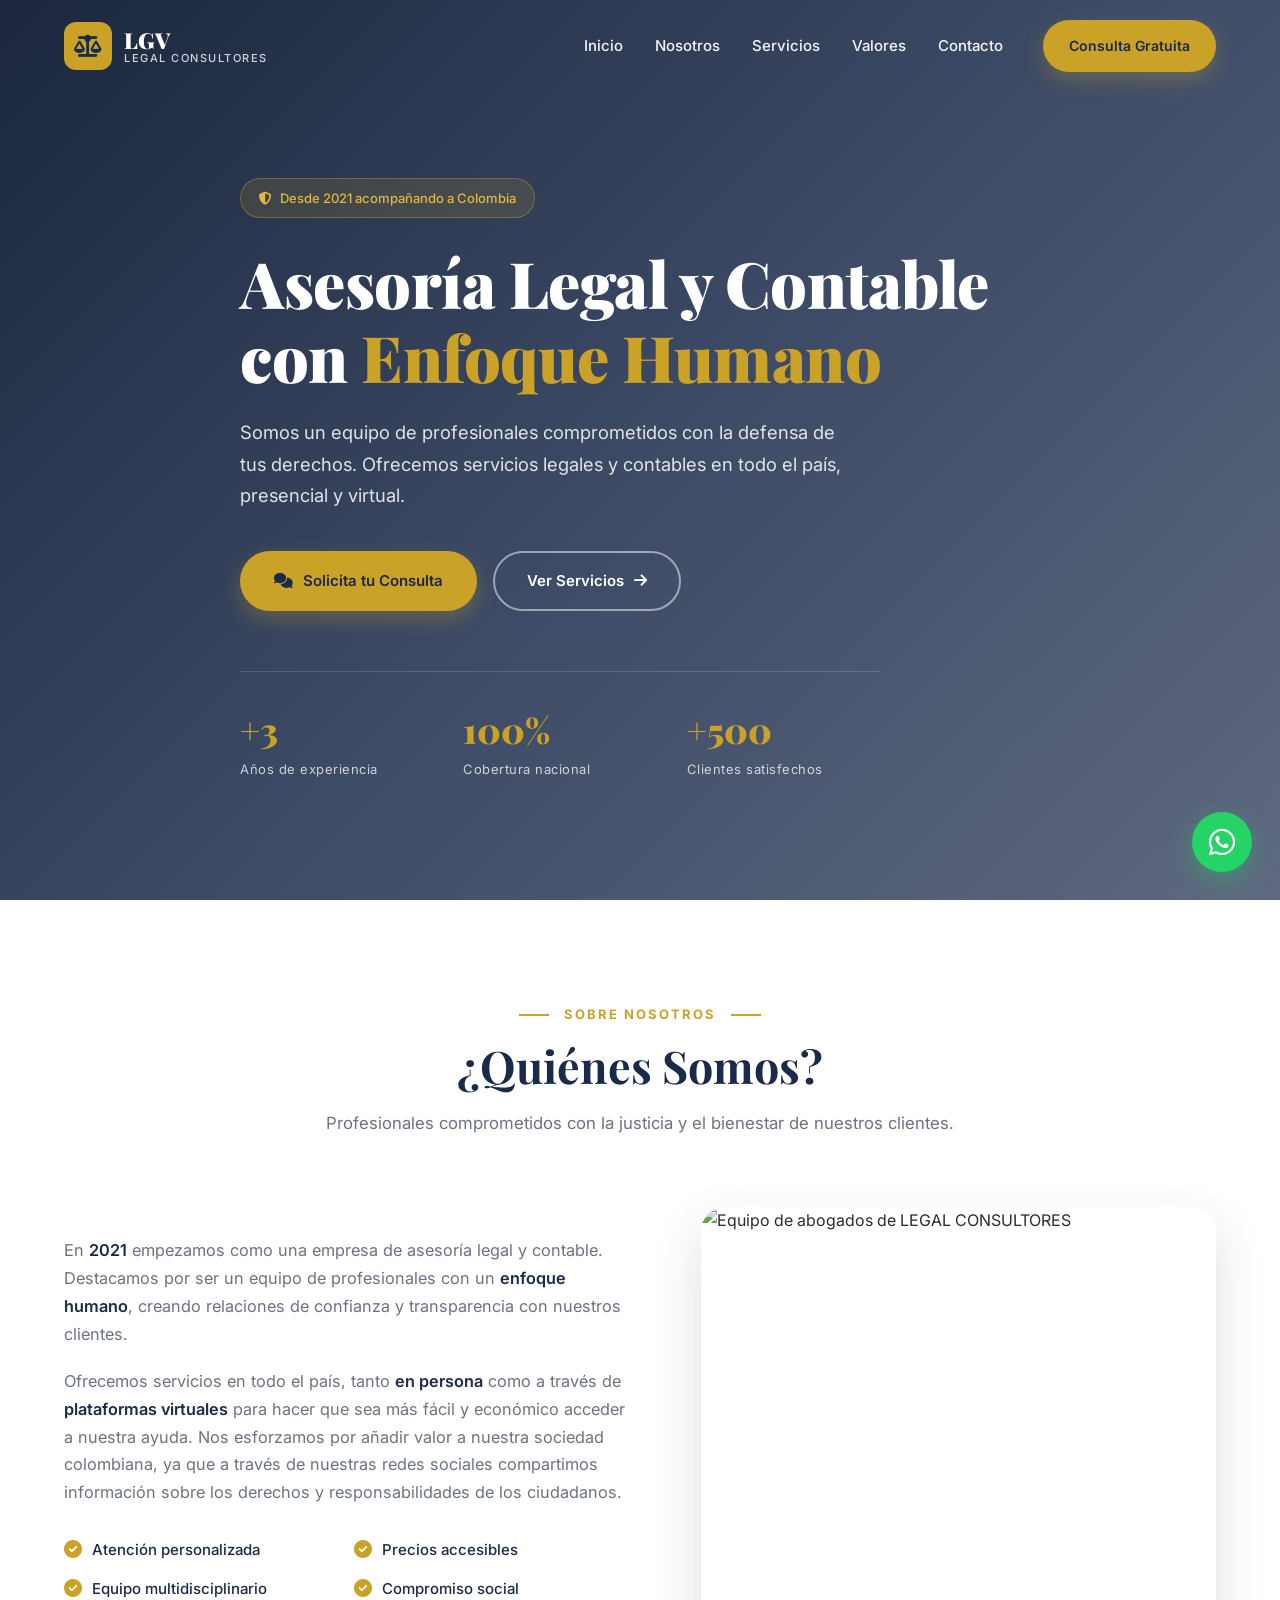
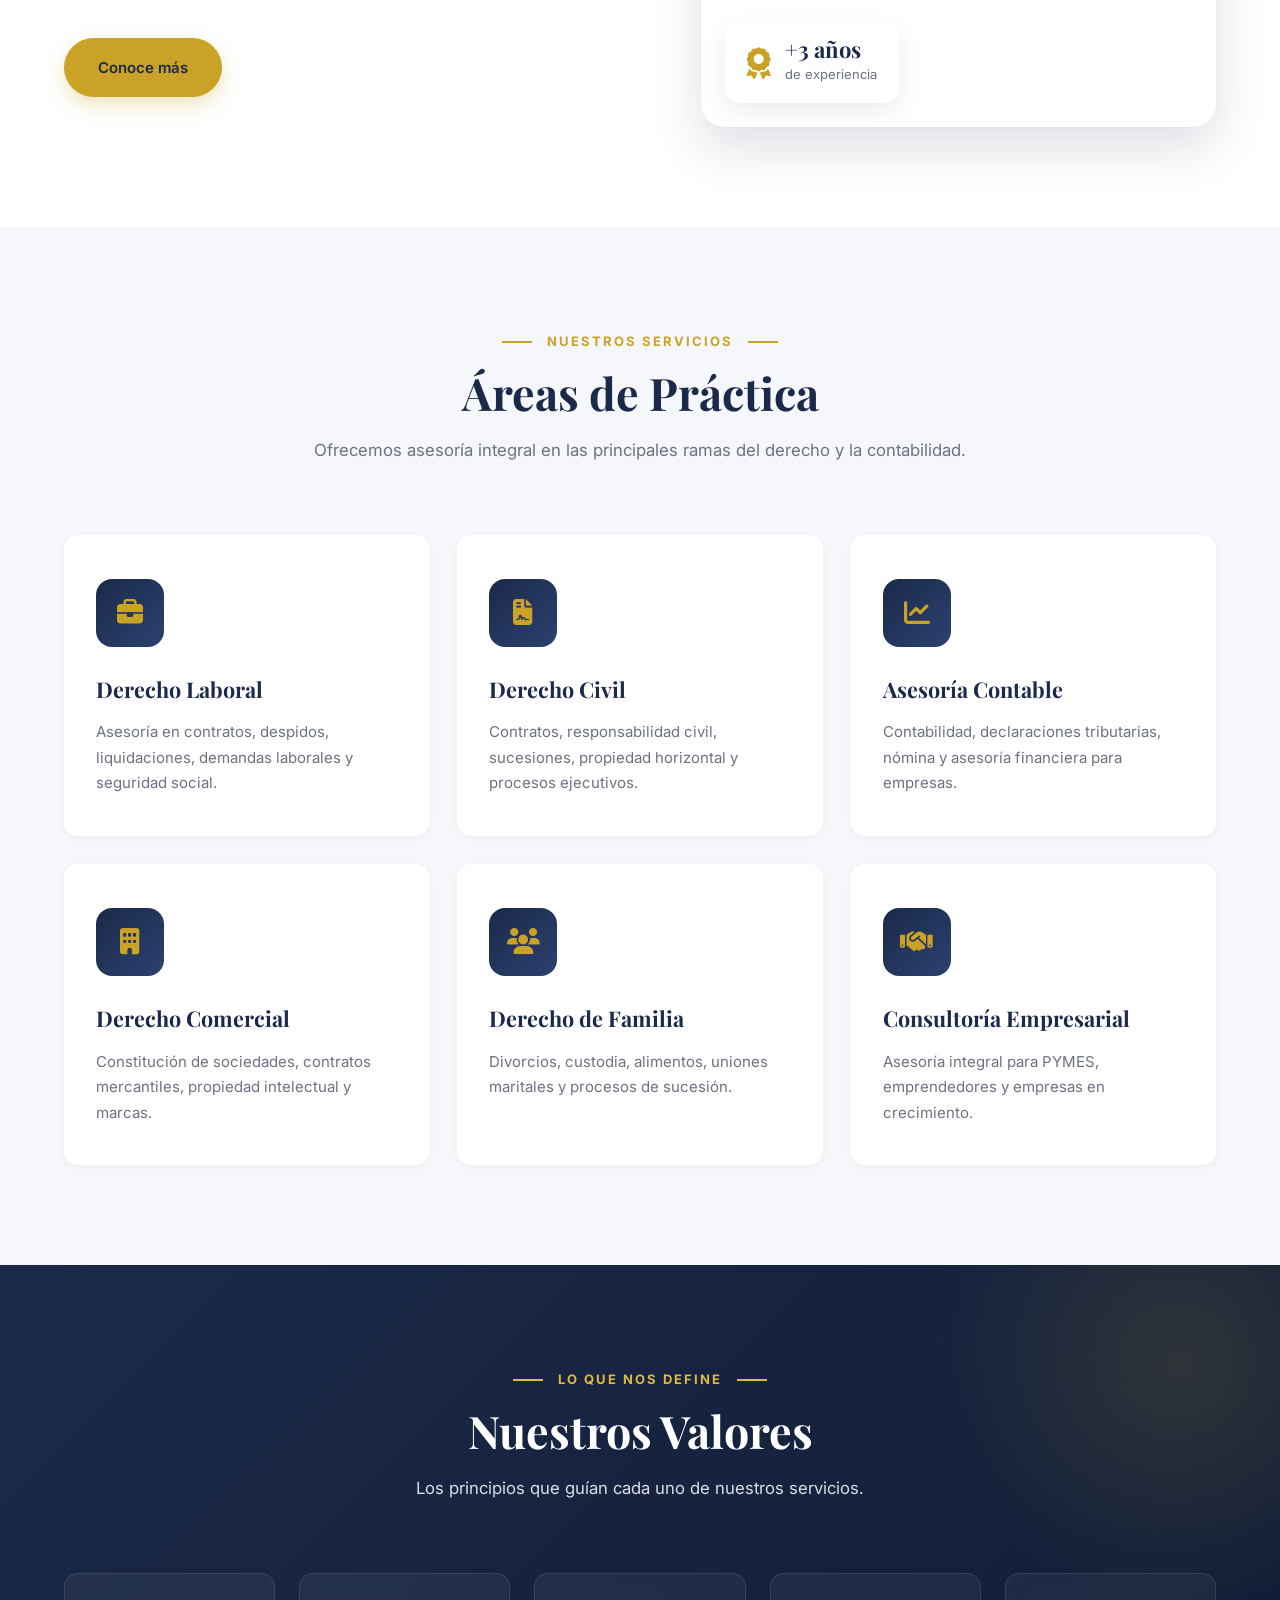
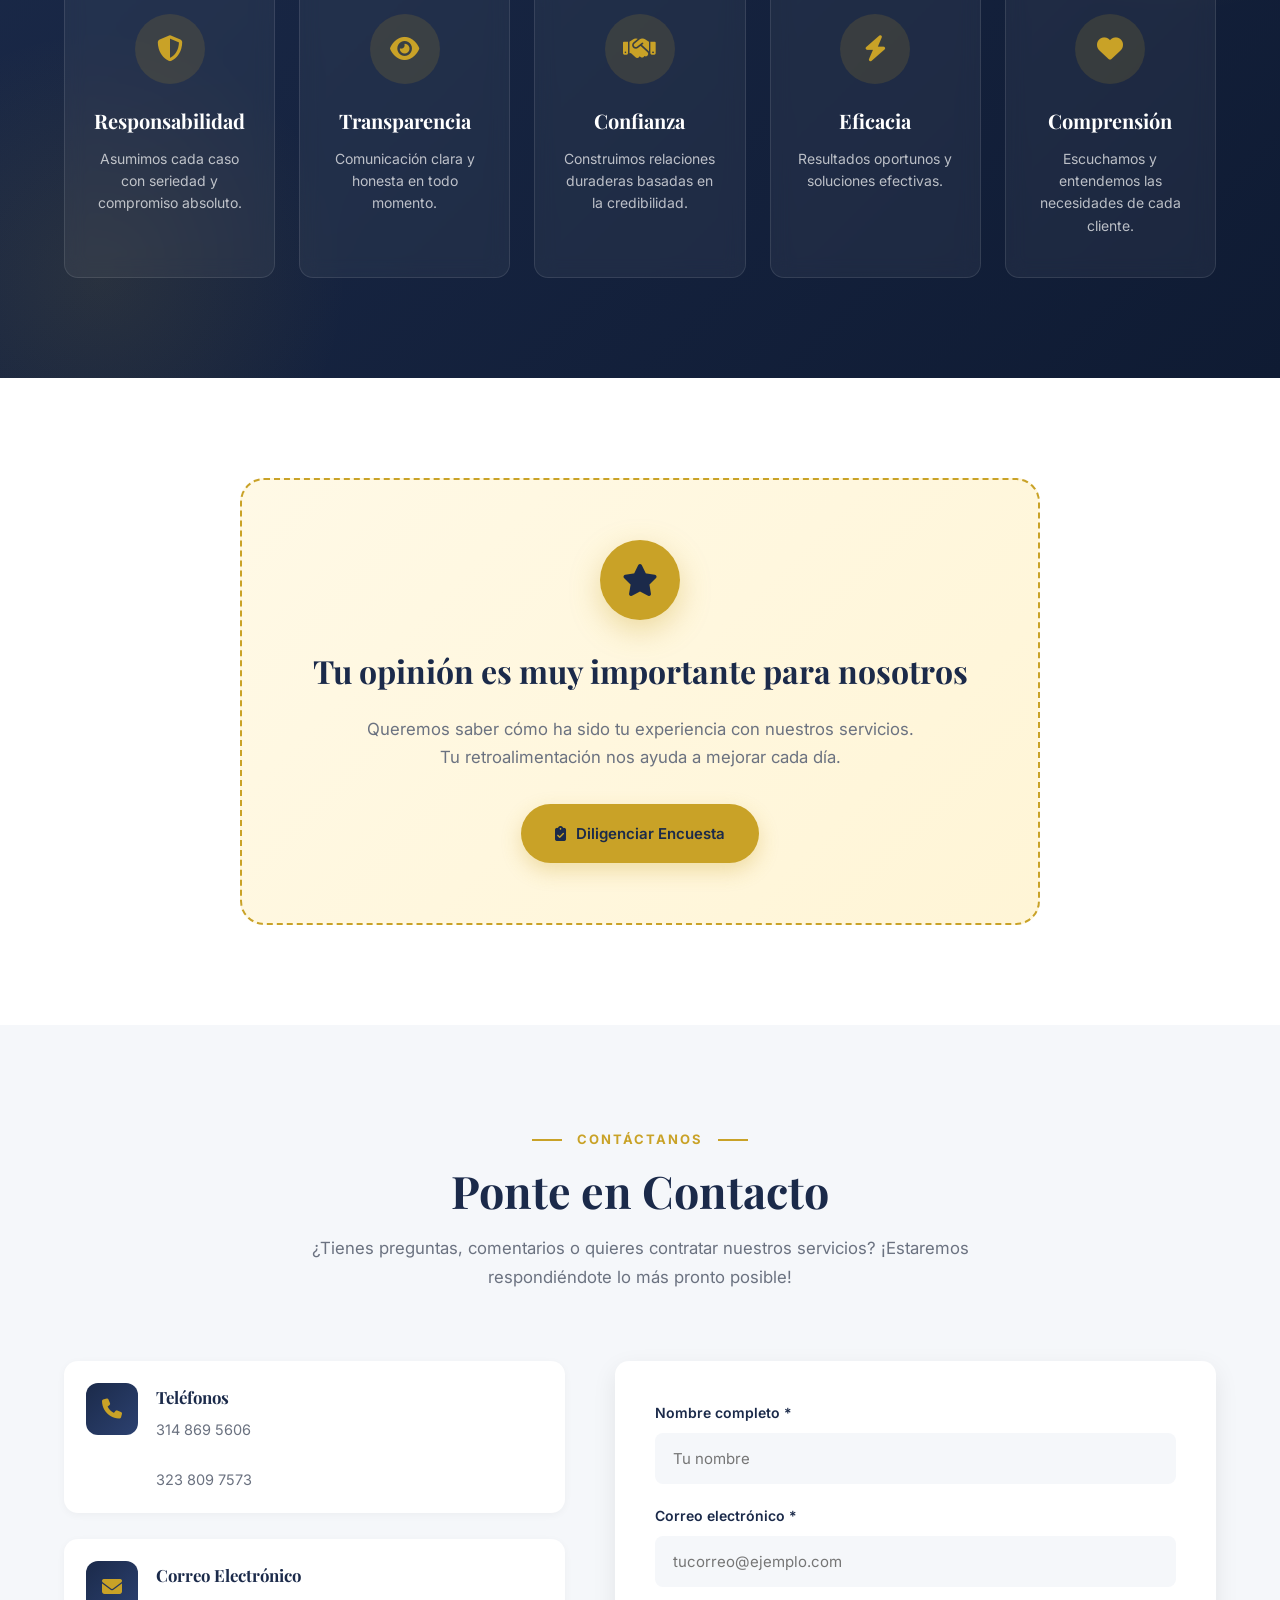
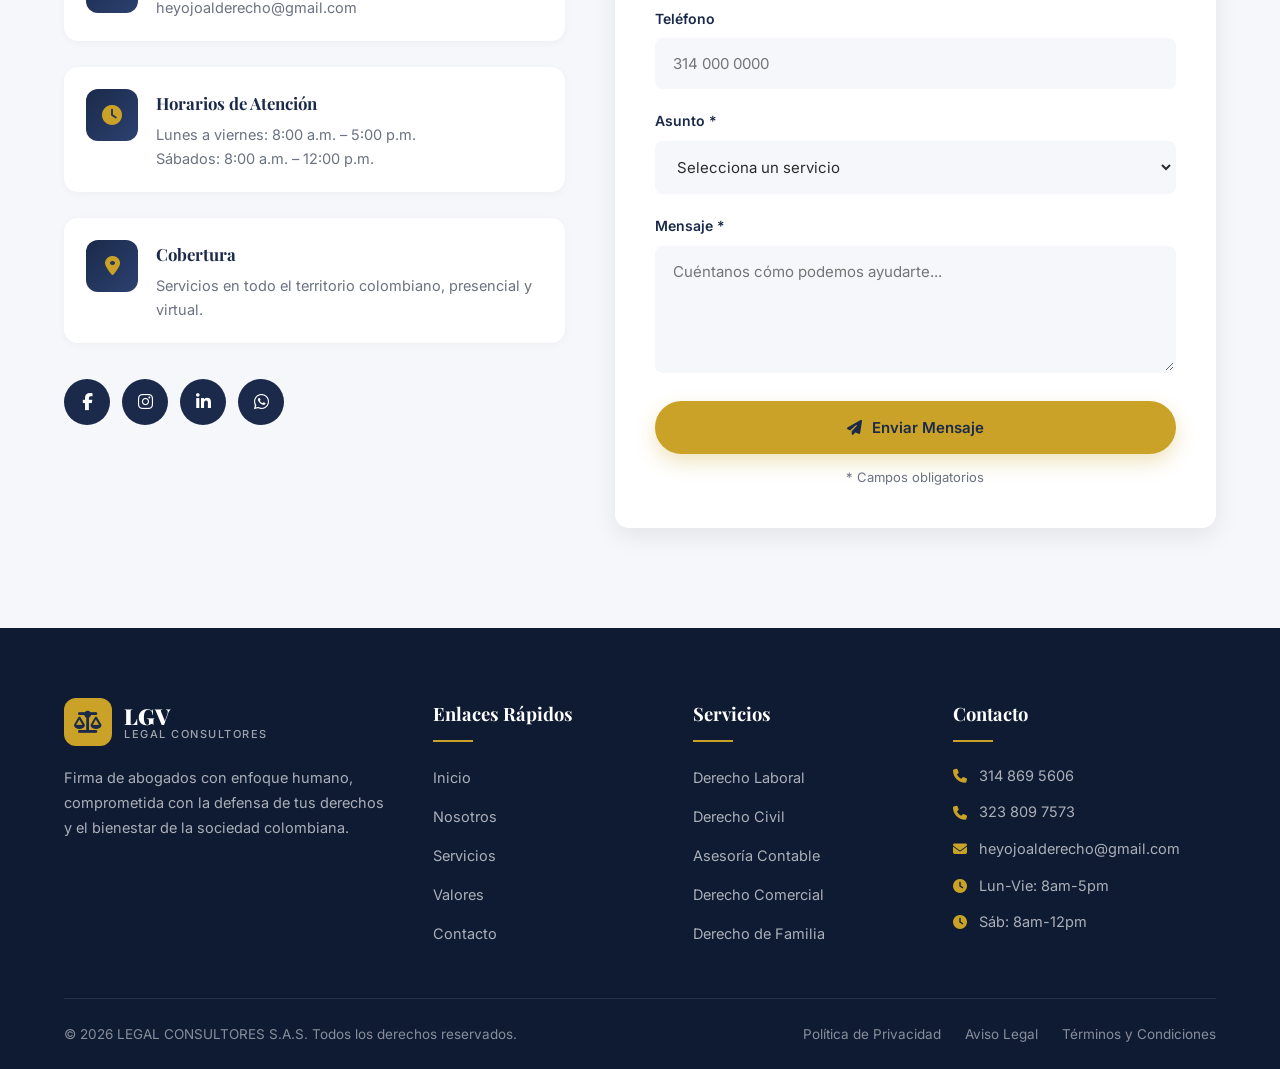
==== index.html @ 664495c4 "Updated" ====
<!DOCTYPE html>
<html lang="es">
<head>
    <meta charset="UTF-8">
    <meta name="viewport" content="width=device-width, initial-scale=1.0">
    <meta name="description" content="LEGAL CONSULTORES S.A.S - Firma de abogados con enfoque humano. Asesoría legal y contable en toda Colombia. Consulta gratuita.">
    <meta name="keywords" content="abogados Colombia, asesoría legal, asesoría contable, consultores legales, derecho laboral, derecho civil">
    <meta name="author" content="LEGAL CONSULTORES S.A.S">
    <title>LEGAL CONSULTORES S.A.S | Asesoría Legal y Contable en Colombia</title>
    
    <!-- Google Fonts -->
    <link rel="preconnect" href="https://fonts.googleapis.com">
    <link rel="preconnect" href="https://fonts.gstatic.com" crossorigin>
    <link href="https://fonts.googleapis.com/css2?family=Playfair+Display:wght@600;700;900&family=Inter:wght@300;400;500;600;700&display=swap" rel="stylesheet">
    
    <!-- Font Awesome -->
    <link rel="stylesheet" href="https://cdnjs.cloudflare.com/ajax/libs/font-awesome/6.4.0/css/all.min.css">
    
    <!-- Styles -->
    <link rel="stylesheet" href="styles.css">
</head>
<body>

    <!-- ===== HEADER ===== -->
    <header class="header" id="header">
        <div class="container header__container">
            <a href="#inicio" class="logo">
                <span class="logo__icon"><i class="fas fa-balance-scale"></i></span>
                <div class="logo__text">
                    <span class="logo__title">LGV</span>
                    <span class="logo__subtitle">Legal Consultores</span>
                </div>
            </a>

            <nav class="nav" id="nav">
                <ul class="nav__list">
                    <li><a href="#inicio" class="nav__link">Inicio</a></li>
                    <li><a href="#nosotros" class="nav__link">Nosotros</a></li>
                    <li><a href="#servicios" class="nav__link">Servicios</a></li>
                    <li><a href="#valores" class="nav__link">Valores</a></li>
                    <li><a href="#contacto" class="nav__link">Contacto</a></li>
                </ul>
                <a href="#contacto" class="btn btn--primary nav__cta">Consulta Gratuita</a>
            </nav>

            <button class="nav-toggle" id="navToggle" aria-label="Abrir menú">
                <span></span><span></span><span></span>
            </button>
        </div>
    </header>

    <!-- ===== HERO ===== -->
    <section class="hero" id="inicio">
        <div class="hero__overlay"></div>
        <div class="container hero__container">
            <div class="hero__content">
                <span class="hero__badge">
                    <i class="fas fa-shield-alt"></i> Desde 2021 acompañando a Colombia
                </span>
                <h1 class="hero__title">
                    Asesoría Legal y Contable con <span class="highlight">Enfoque Humano</span>
                </h1>
                <p class="hero__subtitle">
                    Somos un equipo de profesionales comprometidos con la defensa de tus derechos. 
                    Ofrecemos servicios legales y contables en todo el país, presencial y virtual.
                </p>
                <div class="hero__buttons">
                    <a href="#contacto" class="btn btn--primary">
                        <i class="fas fa-comments"></i> Solicita tu Consulta
                    </a>
                    <a href="#servicios" class="btn btn--outline">
                        Ver Servicios <i class="fas fa-arrow-right"></i>
                    </a>
                </div>
                <div class="hero__stats">
                    <div class="stat">
                        <span class="stat__number">+3</span>
                        <span class="stat__label">Años de experiencia</span>
                    </div>
                    <div class="stat">
                        <span class="stat__number">100%</span>
                        <span class="stat__label">Cobertura nacional</span>
                    </div>
                    <div class="stat">
                        <span class="stat__number">+500</span>
                        <span class="stat__label">Clientes satisfechos</span>
                    </div>
                </div>
            </div>
        </div>
    </section>

    <!-- ===== NOSOTROS ===== -->
    <section class="about section" id="nosotros">
        <div class="container">
            <div class="section__header">
                <span class="section__tag">Sobre Nosotros</span>
                <h2 class="section__title">¿Quiénes Somos?</h2>
                <p class="section__subtitle">
                    Profesionales comprometidos con la justicia y el bienestar de nuestros clientes.
                </p>
            </div>

            <div class="about__grid">
                <div class="about__content">
                    <p class="about__text">
                        En <strong>2021</strong> empezamos como una empresa de asesoría legal y contable. 
                        Destacamos por ser un equipo de profesionales con un <strong>enfoque humano</strong>, 
                        creando relaciones de confianza y transparencia con nuestros clientes.
                    </p>
                    <p class="about__text">
                        Ofrecemos servicios en todo el país, tanto <strong>en persona</strong> como a través de 
                        <strong>plataformas virtuales</strong> para hacer que sea más fácil y económico acceder 
                        a nuestra ayuda. Nos esforzamos por añadir valor a nuestra sociedad colombiana, ya que 
                        a través de nuestras redes sociales compartimos información sobre los derechos y 
                        responsabilidades de los ciudadanos.
                    </p>

                    <ul class="about__features">
                        <li><i class="fas fa-check-circle"></i> Atención personalizada</li>
                        <li><i class="fas fa-check-circle"></i> Precios accesibles</li>
                        <li><i class="fas fa-check-circle"></i> Equipo multidisciplinario</li>
                        <li><i class="fas fa-check-circle"></i> Compromiso social</li>
                    </ul>

                    <a href="#contacto" class="btn btn--primary">Conoce más</a>
                </div>

                <div class="about__image">
                    <div class="about__image-wrapper">
                        <img src="https://images.unsplash.com/photo-1589829545856-d10d557cf95f?w=800&q=80" 
                             alt="Equipo de abogados de LEGAL CONSULTORES" loading="lazy">
                        <div class="about__badge">
                            <i class="fas fa-award"></i>
                            <div>
                                <strong>+3 años</strong>
                                <span>de experiencia</span>
                            </div>
                        </div>
                    </div>
                </div>
            </div>
        </div>
    </section>

    <!-- ===== SERVICIOS ===== -->
    <section class="services section" id="servicios">
        <div class="container">
            <div class="section__header">
                <span class="section__tag">Nuestros Servicios</span>
                <h2 class="section__title">Áreas de Práctica</h2>
                <p class="section__subtitle">
                    Ofrecemos asesoría integral en las principales ramas del derecho y la contabilidad.
                </p>
            </div>

            <div class="services__grid">
                <article class="service-card">
                    <div class="service-card__icon"><i class="fas fa-briefcase"></i></div>
                    <h3 class="service-card__title">Derecho Laboral</h3>
                    <p class="service-card__text">
                        Asesoría en contratos, despidos, liquidaciones, demandas laborales y seguridad social.
                    </p>
                </article>

                <article class="service-card">
                    <div class="service-card__icon"><i class="fas fa-file-contract"></i></div>
                    <h3 class="service-card__title">Derecho Civil</h3>
                    <p class="service-card__text">
                        Contratos, responsabilidad civil, sucesiones, propiedad horizontal y procesos ejecutivos.
                    </p>
                </article>

                <article class="service-card">
                    <div class="service-card__icon"><i class="fas fa-chart-line"></i></div>
                    <h3 class="service-card__title">Asesoría Contable</h3>
                    <p class="service-card__text">
                        Contabilidad, declaraciones tributarias, nómina y asesoría financiera para empresas.
                    </p>
                </article>

                <article class="service-card">
                    <div class="service-card__icon"><i class="fas fa-building"></i></div>
                    <h3 class="service-card__title">Derecho Comercial</h3>
                    <p class="service-card__text">
                        Constitución de sociedades, contratos mercantiles, propiedad intelectual y marcas.
                    </p>
                </article>

                <article class="service-card">
                    <div class="service-card__icon"><i class="fas fa-users"></i></div>
                    <h3 class="service-card__title">Derecho de Familia</h3>
                    <p class="service-card__text">
                        Divorcios, custodia, alimentos, uniones maritales y procesos de sucesión.
                    </p>
                </article>

                <article class="service-card">
                    <div class="service-card__icon"><i class="fas fa-handshake"></i></div>
                    <h3 class="service-card__title">Consultoría Empresarial</h3>
                    <p class="service-card__text">
                        Asesoría integral para PYMES, emprendedores y empresas en crecimiento.
                    </p>
                </article>
            </div>
        </div>
    </section>

    <!-- ===== VALORES ===== -->
    <section class="values section" id="valores">
        <div class="container">
            <div class="section__header section__header--light">
                <span class="section__tag section__tag--light">Lo que nos define</span>
                <h2 class="section__title section__title--light">Nuestros Valores</h2>
                <p class="section__subtitle section__subtitle--light">
                    Los principios que guían cada uno de nuestros servicios.
                </p>
            </div>

            <div class="values__grid">
                <div class="value-card">
                    <div class="value-card__icon"><i class="fas fa-shield-alt"></i></div>
                    <h3>Responsabilidad</h3>
                    <p>Asumimos cada caso con seriedad y compromiso absoluto.</p>
                </div>

                <div class="value-card">
                    <div class="value-card__icon"><i class="fas fa-eye"></i></div>
                    <h3>Transparencia</h3>
                    <p>Comunicación clara y honesta en todo momento.</p>
                </div>

                <div class="value-card">
                    <div class="value-card__icon"><i class="fas fa-handshake"></i></div>
                    <h3>Confianza</h3>
                    <p>Construimos relaciones duraderas basadas en la credibilidad.</p>
                </div>

                <div class="value-card">
                    <div class="value-card__icon"><i class="fas fa-bolt"></i></div>
                    <h3>Eficacia</h3>
                    <p>Resultados oportunos y soluciones efectivas.</p>
                </div>

                <div class="value-card">
                    <div class="value-card__icon"><i class="fas fa-heart"></i></div>
                    <h3>Comprensión</h3>
                    <p>Escuchamos y entendemos las necesidades de cada cliente.</p>
                </div>
            </div>
        </div>
    </section>

    <!-- ===== ENCUESTA ===== -->
    <section class="survey section">
        <div class="container">
            <div class="survey__box">
                <div class="survey__icon"><i class="fas fa-star"></i></div>
                <h2 class="survey__title">Tu opinión es muy importante para nosotros</h2>
                <p class="survey__text">
                    Queremos saber cómo ha sido tu experiencia con nuestros servicios. 
                    Tu retroalimentación nos ayuda a mejorar cada día.
                </p>
                <a href="#" class="btn btn--primary" target="_blank" rel="noopener">
                    <i class="fas fa-clipboard-check"></i> Diligenciar Encuesta
                </a>
            </div>
        </div>
    </section>

    <!-- ===== CONTACTO ===== -->
    <section class="contact section" id="contacto">
        <div class="container">
            <div class="section__header">
                <span class="section__tag">Contáctanos</span>
                <h2 class="section__title">Ponte en Contacto</h2>
                <p class="section__subtitle">
                    ¿Tienes preguntas, comentarios o quieres contratar nuestros servicios? 
                    ¡Estaremos respondiéndote lo más pronto posible!
                </p>
            </div>

            <div class="contact__grid">
                <!-- Información de contacto -->
                <div class="contact__info">
                    <div class="contact__item">
                        <div class="contact__item-icon"><i class="fas fa-phone"></i></div>
                        <div>
                            <h4>Teléfonos</h4>
                            <a href="tel:3148695606">314 869 5606</a><br>
                            <a href="tel:3238097573">323 809 7573</a>
                        </div>
                    </div>

                    <div class="contact__item">
                        <div class="contact__item-icon"><i class="fas fa-envelope"></i></div>
                        <div>
                            <h4>Correo Electrónico</h4>
                            <a href="mailto:heyojoalderecho@gmail.com">heyojoalderecho@gmail.com</a>
                        </div>
                    </div>

                    <div class="contact__item">
                        <div class="contact__item-icon"><i class="fas fa-clock"></i></div>
                        <div>
                            <h4>Horarios de Atención</h4>
                            <p>Lunes a viernes: 8:00 a.m. – 5:00 p.m.</p>
                            <p>Sábados: 8:00 a.m. – 12:00 p.m.</p>
                        </div>
                    </div>

                    <div class="contact__item">
                        <div class="contact__item-icon"><i class="fas fa-map-marker-alt"></i></div>
                        <div>
                            <h4>Cobertura</h4>
                            <p>Servicios en todo el territorio colombiano, presencial y virtual.</p>
                        </div>
                    </div>

                    <div class="contact__social">
                        <a href="#" aria-label="Facebook"><i class="fab fa-facebook-f"></i></a>
                        <a href="#" aria-label="Instagram"><i class="fab fa-instagram"></i></a>
                        <a href="#" aria-label="LinkedIn"><i class="fab fa-linkedin-in"></i></a>
                        <a href="#" aria-label="WhatsApp"><i class="fab fa-whatsapp"></i></a>
                    </div>
                </div>

                <!-- Formulario -->
                <form class="contact__form" id="contactForm" action="#" method="POST">
                    <div class="form-group">
                        <label for="nombre">Nombre completo *</label>
                        <input type="text" id="nombre" name="nombre" required placeholder="Tu nombre">
                    </div>

                    <div class="form-group">
                        <label for="email">Correo electrónico *</label>
                        <input type="email" id="email" name="email" required placeholder="tucorreo@ejemplo.com">
                    </div>

                    <div class="form-group">
                        <label for="telefono">Teléfono</label>
                        <input type="tel" id="telefono" name="telefono" placeholder="314 000 0000">
                    </div>

                    <div class="form-group">
                        <label for="asunto">Asunto *</label>
                        <select id="asunto" name="asunto" required>
                            <option value="">Selecciona un servicio</option>
                            <option value="laboral">Derecho Laboral</option>
                            <option value="civil">Derecho Civil</option>
                            <option value="contable">Asesoría Contable</option>
                            <option value="comercial">Derecho Comercial</option>
                            <option value="familia">Derecho de Familia</option>
                            <option value="empresarial">Consultoría Empresarial</option>
                            <option value="otro">Otro</option>
                        </select>
                    </div>

                    <div class="form-group">
                        <label for="mensaje">Mensaje *</label>
                        <textarea id="mensaje" name="mensaje" rows="5" required placeholder="Cuéntanos cómo podemos ayudarte..."></textarea>
                    </div>

                    <button type="submit" class="btn btn--primary btn--block">
                        <i class="fas fa-paper-plane"></i> Enviar Mensaje
                    </button>
                    <p class="form-note">* Campos obligatorios</p>
                </form>
            </div>
        </div>
    </section>

    <!-- ===== FOOTER ===== -->
    <footer class="footer">
        <div class="container">
            <div class="footer__grid">
                <div class="footer__col">
                    <div class="logo logo--light">
                        <span class="logo__icon"><i class="fas fa-balance-scale"></i></span>
                        <div class="logo__text">
                            <span class="logo__title">LGV</span>
                            <span class="logo__subtitle">Legal Consultores</span>
                        </div>
                    </div>
                    <p class="footer__text">
                        Firma de abogados con enfoque humano, comprometida con la defensa 
                        de tus derechos y el bienestar de la sociedad colombiana.
                    </p>
                </div>

                <div class="footer__col">
                    <h4>Enlaces Rápidos</h4>
                    <ul class="footer__links">
                        <li><a href="#inicio">Inicio</a></li>
                        <li><a href="#nosotros">Nosotros</a></li>
                        <li><a href="#servicios">Servicios</a></li>
                        <li><a href="#valores">Valores</a></li>
                        <li><a href="#contacto">Contacto</a></li>
                    </ul>
                </div>

                <div class="footer__col">
                    <h4>Servicios</h4>
                    <ul class="footer__links">
                        <li><a href="#servicios">Derecho Laboral</a></li>
                        <li><a href="#servicios">Derecho Civil</a></li>
                        <li><a href="#servicios">Asesoría Contable</a></li>
                        <li><a href="#servicios">Derecho Comercial</a></li>
                        <li><a href="#servicios">Derecho de Familia</a></li>
                    </ul>
                </div>

                <div class="footer__col">
                    <h4>Contacto</h4>
                    <ul class="footer__contact">
                        <li><i class="fas fa-phone"></i> 314 869 5606</li>
                        <li><i class="fas fa-phone"></i> 323 809 7573</li>
                        <li><i class="fas fa-envelope"></i> heyojoalderecho@gmail.com</li>
                        <li><i class="fas fa-clock"></i> Lun-Vie: 8am-5pm</li>
                        <li><i class="fas fa-clock"></i> Sáb: 8am-12pm</li>
                    </ul>
                </div>
            </div>

            <div class="footer__bottom">
                <p>&copy; <span id="year"></span> LEGAL CONSULTORES S.A.S. Todos los derechos reservados.</p>
                <ul class="footer__legal">
                    <li><a href="#">Política de Privacidad</a></li>
                    <li><a href="#">Aviso Legal</a></li>
                    <li><a href="#">Términos y Condiciones</a></li>
                </ul>
            </div>
        </div>
    </footer>

    <!-- Botón WhatsApp flotante -->
    <a href="https://wa.me/573148695606" class="whatsapp-float" target="_blank" rel="noopener" aria-label="Contactar por WhatsApp">
        <i class="fab fa-whatsapp"></i>
    </a>

    <!-- Botón volver arriba -->
    <button class="back-to-top" id="backToTop" aria-label="Volver arriba">
        <i class="fas fa-arrow-up"></i>
    </button>

    <!-- Scripts -->
    <script>
        // Año dinámico en el footer
        document.getElementById('year').textContent = new Date().getFullYear();

        // Menú móvil
        const navToggle = document.getElementById('navToggle');
        const nav = document.getElementById('nav');
        navToggle.addEventListener('click', () => {
            nav.classList.toggle('nav--open');
            navToggle.classList.toggle('nav-toggle--active');
        });

        // Cerrar menú al hacer click en un enlace
        document.querySelectorAll('.nav__link, .nav__cta').forEach(link => {
            link.addEventListener('click', () => {
                nav.classList.remove('nav--open');
                navToggle.classList.remove('nav-toggle--active');
            });
        });

        // Header con scroll
        const header = document.getElementById('header');
        window.addEventListener('scroll', () => {
            if (window.scrollY > 50) {
                header.classList.add('header--scrolled');
            } else {
                header.classList.remove('header--scrolled');
            }
        });

        // Botón volver arriba
        const backToTop = document.getElementById('backToTop');
        window.addEventListener('scroll', () => {
            if (window.scrollY > 400) {
                backToTop.classList.add('back-to-top--visible');
            } else {
                backToTop.classList.remove('back-to-top--visible');
            }
        });
        backToTop.addEventListener('click', () => {
            window.scrollTo({ top: 0, behavior: 'smooth' });
        });

        // Animación scroll reveal
        const observer = new IntersectionObserver((entries) => {
            entries.forEach(entry => {
                if (entry.isIntersecting) {
                    entry.target.classList.add('visible');
                }
            });
        }, { threshold: 0.1 });

        document.querySelectorAll('.section__header, .service-card, .value-card, .about__content, .about__image, .contact__info, .contact__form')
            .forEach(el => observer.observe(el));

        // Manejo del formulario
        document.getElementById('contactForm').addEventListener('submit', (e) => {
            e.preventDefault();
            alert('¡Gracias por contactarnos! Hemos recibido tu mensaje y te responderemos lo antes posible.');
            e.target.reset();
        });
    </script>

</body>
</html>
---- styles.css ----
/* ============================================
   LEGAL CONSULTORES S.A.S - Stylesheet
   ============================================ */

/* ===== VARIABLES ===== */
:root {
    --color-primary: #1B2A4A;
    --color-primary-dark: #0F1B33;
    --color-primary-light: #2C4170;
    --color-accent: #C9A227;
    --color-accent-light: #E0B93D;
    --color-text: #2C2C2C;
    --color-text-light: #6B7280;
    --color-bg: #FFFFFF;
    --color-bg-alt: #F5F7FA;
    --color-border: #E5E7EB;
    --color-white: #FFFFFF;

    --font-heading: 'Playfair Display', Georgia, serif;
    --font-body: 'Inter', -apple-system, BlinkMacSystemFont, sans-serif;

    --shadow-sm: 0 2px 8px rgba(0, 0, 0, 0.04);
    --shadow-md: 0 8px 24px rgba(0, 0, 0, 0.08);
    --shadow-lg: 0 20px 50px rgba(27, 42, 74, 0.15);

    --radius-sm: 8px;
    --radius-md: 14px;
    --radius-lg: 24px;

    --transition: all 0.3s cubic-bezier(0.4, 0, 0.2, 1);
    --container: 1200px;
}

/* ===== RESET ===== */
*, *::before, *::after {
    box-sizing: border-box;
    margin: 0;
    padding: 0;
}

html {
    scroll-behavior: smooth;
    scroll-padding-top: 90px;
}

body {
    font-family: var(--font-body);
    font-size: 16px;
    line-height: 1.7;
    color: var(--color-text);
    background: var(--color-bg);
    -webkit-font-smoothing: antialiased;
    overflow-x: hidden;
}

img { max-width: 100%; display: block; }
a { text-decoration: none; color: inherit; transition: var(--transition); }
ul { list-style: none; }
button { cursor: pointer; border: none; background: none; font-family: inherit; }

/* ===== UTILIDADES ===== */
.container {
    max-width: var(--container);
    margin: 0 auto;
    padding: 0 24px;
}

.section {
    padding: 100px 0;
}

.section__header {
    text-align: center;
    max-width: 700px;
    margin: 0 auto 70px;
    opacity: 0;
    transform: translateY(30px);
    transition: all 0.8s ease;
}

.section__header.visible {
    opacity: 1;
    transform: translateY(0);
}

.section__tag {
    display: inline-block;
    font-size: 13px;
    font-weight: 700;
    letter-spacing: 2px;
    text-transform: uppercase;
    color: var(--color-accent);
    margin-bottom: 14px;
    position: relative;
    padding: 0 20px;
}

.section__tag::before,
.section__tag::after {
    content: '';
    position: absolute;
    top: 50%;
    width: 30px;
    height: 2px;
    background: var(--color-accent);
}

.section__tag::before { left: -25px; }
.section__tag::after { right: -25px; }

.section__tag--light { color: var(--color-accent-light); }
.section__tag--light::before,
.section__tag--light::after { background: var(--color-accent-light); }

.section__title {
    font-family: var(--font-heading);
    font-size: clamp(2rem, 4vw, 2.8rem);
    font-weight: 700;
    color: var(--color-primary);
    line-height: 1.2;
    margin-bottom: 16px;
}

.section__title--light { color: var(--color-white); }

.section__subtitle {
    font-size: 1.05rem;
    color: var(--color-text-light);
    line-height: 1.7;
}

.section__subtitle--light { color: rgba(255, 255, 255, 0.85); }

.highlight { color: var(--color-accent); }

/* ===== BOTONES ===== */
.btn {
    display: inline-flex;
    align-items: center;
    justify-content: center;
    gap: 10px;
    padding: 15px 32px;
    font-size: 15px;
    font-weight: 600;
    border-radius: 50px;
    transition: var(--transition);
    cursor: pointer;
    border: 2px solid transparent;
    white-space: nowrap;
}

.btn--primary {
    background: var(--color-accent);
    color: var(--color-primary);
    box-shadow: 0 8px 20px rgba(201, 162, 39, 0.3);
}

.btn--primary:hover {
    background: var(--color-accent-light);
    transform: translateY(-3px);
    box-shadow: 0 12px 30px rgba(201, 162, 39, 0.45);
}

.btn--outline {
    background: transparent;
    color: var(--color-white);
    border-color: rgba(255, 255, 255, 0.5);
}

.btn--outline:hover {
    background: var(--color-white);
    color: var(--color-primary);
    border-color: var(--color-white);
    transform: translateY(-3px);
}

.btn--block {
    width: 100%;
}

/* ===== HEADER ===== */
.header {
    position: fixed;
    top: 0;
    left: 0;
    right: 0;
    z-index: 1000;
    padding: 20px 0;
    transition: var(--transition);
    background: transparent;
}

.header--scrolled {
    background: rgba(255, 255, 255, 0.98);
    backdrop-filter: blur(10px);
    box-shadow: var(--shadow-sm);
    padding: 12px 0;
}

.header__container {
    display: flex;
    align-items: center;
    justify-content: space-between;
    gap: 30px;
}

.logo {
    display: flex;
    align-items: center;
    gap: 12px;
    z-index: 10;
}

.logo__icon {
    display: flex;
    align-items: center;
    justify-content: center;
    width: 48px;
    height: 48px;
    background: var(--color-accent);
    color: var(--color-primary);
    border-radius: 12px;
    font-size: 22px;
    transition: var(--transition);
}

.logo__text {
    display: flex;
    flex-direction: column;
    line-height: 1.1;
}

.logo__title {
    font-family: var(--font-heading);
    font-size: 22px;
    font-weight: 900;
    color: var(--color-white);
    transition: var(--transition);
}

.logo__subtitle {
    font-size: 11px;
    font-weight: 500;
    letter-spacing: 1.5px;
    text-transform: uppercase;
    color: rgba(255, 255, 255, 0.8);
    transition: var(--transition);
}

.header--scrolled .logo__title { color: var(--color-primary); }
.header--scrolled .logo__subtitle { color: var(--color-text-light); }

/* Navegación */
.nav {
    display: flex;
    align-items: center;
    gap: 40px;
}

.nav__list {
    display: flex;
    gap: 32px;
}

.nav__link {
    font-size: 15px;
    font-weight: 500;
    color: rgba(255, 255, 255, 0.95);
    position: relative;
    padding: 4px 0;
}

.nav__link::after {
    content: '';
    position: absolute;
    bottom: -4px;
    left: 0;
    width: 0;
    height: 2px;
    background: var(--color-accent);
    transition: width 0.3s ease;
}

.nav__link:hover::after { width: 100%; }
.nav__link:hover { color: var(--color-accent); }

.header--scrolled .nav__link { color: var(--color-primary); }
.header--scrolled .nav__link:hover { color: var(--color-accent); }

.nav__cta { padding: 12px 24px; font-size: 14px; }

/* Toggle móvil */
.nav-toggle {
    display: none;
    flex-direction: column;
    justify-content: space-between;
    width: 30px;
    height: 22px;
    z-index: 10;
}

.nav-toggle span {
    display: block;
    height: 3px;
    width: 100%;
    background: var(--color-white);
    border-radius: 3px;
    transition: var(--transition);
}

.header--scrolled .nav-toggle span { background: var(--color-primary); }

.nav-toggle--active span { background: var(--color-primary) !important; }
.nav-toggle--active span:nth-child(1) { transform: translateY(9.5px) rotate(45deg); }
.nav-toggle--active span:nth-child(2) { opacity: 0; }
.nav-toggle--active span:nth-child(3) { transform: translateY(-9.5px) rotate(-45deg); }

/* ===== HERO ===== */
.hero {
    position: relative;
    min-height: 100vh;
    display: flex;
    align-items: center;
    background: url('https://images.unsplash.com/photo-1589829545856-d10d557cf95f?w=1920&q=80') center/cover no-repeat;
    padding: 140px 0 80px;
    overflow: hidden;
}

.hero__overlay {
    position: absolute;
    inset: 0;
    background: linear-gradient(135deg, rgba(15, 27, 51, 0.95) 0%, rgba(27, 42, 74, 0.85) 50%, rgba(27, 42, 74, 0.7) 100%);
}

.hero__container {
    position: relative;
    z-index: 2;
}

.hero__content {
    max-width: 800px;
}

.hero__badge {
    display: inline-flex;
    align-items: center;
    gap: 8px;
    padding: 8px 18px;
    background: rgba(201, 162, 39, 0.15);
    border: 1px solid rgba(201, 162, 39, 0.4);
    border-radius: 50px;
    color: var(--color-accent-light);
    font-size: 13px;
    font-weight: 500;
    margin-bottom: 28px;
    backdrop-filter: blur(10px);
}

.hero__title {
    font-family: var(--font-heading);
    font-size: clamp(2.3rem, 5.5vw, 4rem);
    font-weight: 900;
    color: var(--color-white);
    line-height: 1.15;
    margin-bottom: 24px;
    letter-spacing: -0.5px;
}

.hero__subtitle {
    font-size: 1.15rem;
    color: rgba(255, 255, 255, 0.85);
    line-height: 1.7;
    margin-bottom: 40px;
    max-width: 620px;
}

.hero__buttons {
    display: flex;
    gap: 16px;
    flex-wrap: wrap;
    margin-bottom: 60px;
}

.hero__stats {
    display: grid;
    grid-template-columns: repeat(3, 1fr);
    gap: 30px;
    max-width: 640px;
    padding-top: 40px;
    border-top: 1px solid rgba(255, 255, 255, 0.15);
}

.stat__number {
    display: block;
    font-family: var(--font-heading);
    font-size: 2.2rem;
    font-weight: 900;
    color: var(--color-accent);
    line-height: 1;
    margin-bottom: 8px;
}

.stat__label {
    font-size: 13px;
    color: rgba(255, 255, 255, 0.75);
    letter-spacing: 0.5px;
}

/* ===== ABOUT ===== */
.about { background: var(--color-bg); }

.about__grid {
    display: grid;
    grid-template-columns: 1.1fr 1fr;
    gap: 70px;
    align-items: center;
}

.about__content {
    opacity: 0;
    transform: translateX(-30px);
    transition: all 0.8s ease;
}

.about__content.visible {
    opacity: 1;
    transform: translateX(0);
}

.about__text {
    color: var(--color-text-light);
    margin-bottom: 20px;
    font-size: 1.02rem;
}

.about__text strong { color: var(--color-primary); font-weight: 600; }

.about__features {
    display: grid;
    grid-template-columns: repeat(2, 1fr);
    gap: 14px;
    margin: 30px 0 36px;
}

.about__features li {
    display: flex;
    align-items: center;
    gap: 10px;
    font-size: 15px;
    font-weight: 500;
    color: var(--color-primary);
}

.about__features i { color: var(--color-accent); font-size: 18px; }

.about__image {
    position: relative;
    opacity: 0;
    transform: translateX(30px);
    transition: all 0.8s ease;
}

.about__image.visible {
    opacity: 1;
    transform: translateX(0);
}

.about__image-wrapper {
    position: relative;
    border-radius: var(--radius-lg);
    overflow: hidden;
    box-shadow: var(--shadow-lg);
}

.about__image-wrapper img {
    width: 100%;
    height: 520px;
    object-fit: cover;
    transition: transform 0.6s ease;
}

.about__image-wrapper:hover img { transform: scale(1.05); }

.about__badge {
    position: absolute;
    bottom: 24px;
    left: 24px;
    display: flex;
    align-items: center;
    gap: 14px;
    background: var(--color-white);
    padding: 16px 22px;
    border-radius: var(--radius-md);
    box-shadow: var(--shadow-md);
}

.about__badge i {
    font-size: 32px;
    color: var(--color-accent);
}

.about__badge strong {
    display: block;
    font-family: var(--font-heading);
    font-size: 22px;
    color: var(--color-primary);
    line-height: 1;
}

.about__badge span {
    font-size: 13px;
    color: var(--color-text-light);
}

/* ===== SERVICIOS ===== */
.services { background: var(--color-bg-alt); }

.services__grid {
    display: grid;
    grid-template-columns: repeat(auto-fit, minmax(300px, 1fr));
    gap: 28px;
}

.service-card {
    background: var(--color-white);
    padding: 40px 32px;
    border-radius: var(--radius-md);
    box-shadow: var(--shadow-sm);
    transition: var(--transition);
    border-top: 4px solid transparent;
    position: relative;
    opacity: 0;
    transform: translateY(30px);
}

.service-card.visible {
    opacity: 1;
    transform: translateY(0);
}

.service-card:hover {
    transform: translateY(-8px);
    box-shadow: var(--shadow-lg);
    border-top-color: var(--color-accent);
}

.service-card__icon {
    display: flex;
    align-items: center;
    justify-content: center;
    width: 68px;
    height: 68px;
    background: linear-gradient(135deg, var(--color-primary), var(--color-primary-light));
    color: var(--color-accent);
    border-radius: 16px;
    font-size: 26px;
    margin-bottom: 24px;
    transition: var(--transition);
}

.service-card:hover .service-card__icon {
    background: linear-gradient(135deg, var(--color-accent), var(--color-accent-light));
    color: var(--color-primary);
    transform: rotate(-6deg) scale(1.05);
}

.service-card__title {
    font-family: var(--font-heading);
    font-size: 1.35rem;
    font-weight: 700;
    color: var(--color-primary);
    margin-bottom: 12px;
}

.service-card__text {
    color: var(--color-text-light);
    font-size: 15px;
    line-height: 1.7;
}

/* ===== VALORES ===== */
.values {
    background: linear-gradient(135deg, var(--color-primary) 0%, var(--color-primary-dark) 100%);
    position: relative;
    overflow: hidden;
}

.values::before {
    content: '';
    position: absolute;
    top: -150px;
    right: -150px;
    width: 500px;
    height: 500px;
    background: radial-gradient(circle, rgba(201, 162, 39, 0.15) 0%, transparent 70%);
    border-radius: 50%;
}

.values::after {
    content: '';
    position: absolute;
    bottom: -150px;
    left: -150px;
    width: 500px;
    height: 500px;
    background: radial-gradient(circle, rgba(201, 162, 39, 0.1) 0%, transparent 70%);
    border-radius: 50%;
}

.values .container { position: relative; z-index: 2; }

.values__grid {
    display: grid;
    grid-template-columns: repeat(auto-fit, minmax(200px, 1fr));
    gap: 24px;
}

.value-card {
    text-align: center;
    padding: 40px 24px;
    background: rgba(255, 255, 255, 0.05);
    border: 1px solid rgba(255, 255, 255, 0.1);
    border-radius: var(--radius-md);
    backdrop-filter: blur(10px);
    transition: var(--transition);
    opacity: 0;
    transform: translateY(30px);
}

.value-card.visible {
    opacity: 1;
    transform: translateY(0);
}

.value-card:hover {
    background: rgba(201, 162, 39, 0.12);
    border-color: var(--color-accent);
    transform: translateY(-6px);
}

.value-card__icon {
    display: inline-flex;
    align-items: center;
    justify-content: center;
    width: 70px;
    height: 70px;
    background: rgba(201, 162, 39, 0.15);
    color: var(--color-accent);
    border-radius: 50%;
    font-size: 26px;
    margin-bottom: 20px;
    transition: var(--transition);
}

.value-card:hover .value-card__icon {
    background: var(--color-accent);
    color: var(--color-primary);
    transform: scale(1.1) rotate(8deg);
}

.value-card h3 {
    font-family: var(--font-heading);
    font-size: 1.25rem;
    color: var(--color-white);
    margin-bottom: 10px;
    font-weight: 700;
}

.value-card p {
    color: rgba(255, 255, 255, 0.7);
    font-size: 14px;
    line-height: 1.6;
}

/* ===== ENCUESTA ===== */
.survey { background: var(--color-bg); }

.survey__box {
    background: linear-gradient(135deg, #FFF9E6 0%, #FFF5D6 100%);
    border: 2px dashed var(--color-accent);
    border-radius: var(--radius-lg);
    padding: 60px 40px;
    text-align: center;
    max-width: 800px;
    margin: 0 auto;
    position: relative;
}

.survey__icon {
    display: inline-flex;
    align-items: center;
    justify-content: center;
    width: 80px;
    height: 80px;
    background: var(--color-accent);
    color: var(--color-primary);
    border-radius: 50%;
    font-size: 32px;
    margin-bottom: 24px;
    box-shadow: 0 10px 30px rgba(201, 162, 39, 0.35);
}

.survey__title {
    font-family: var(--font-heading);
    font-size: clamp(1.5rem, 3vw, 2rem);
    color: var(--color-primary);
    margin-bottom: 16px;
    font-weight: 700;
}

.survey__text {
    color: var(--color-text-light);
    font-size: 1.05rem;
    margin-bottom: 32px;
    max-width: 550px;
    margin-left: auto;
    margin-right: auto;
}

/* ===== CONTACTO ===== */
.contact { background: var(--color-bg-alt); }

.contact__grid {
    display: grid;
    grid-template-columns: 1fr 1.2fr;
    gap: 50px;
    align-items: start;
}

.contact__info {
    display: flex;
    flex-direction: column;
    gap: 26px;
    opacity: 0;
    transform: translateX(-30px);
    transition: all 0.8s ease;
}

.contact__info.visible {
    opacity: 1;
    transform: translateX(0);
}

.contact__item {
    display: flex;
    gap: 18px;
    padding: 22px;
    background: var(--color-white);
    border-radius: var(--radius-md);
    box-shadow: var(--shadow-sm);
    transition: var(--transition);
}

.contact__item:hover {
    transform: translateX(6px);
    box-shadow: var(--shadow-md);
}

.contact__item-icon {
    flex-shrink: 0;
    display: flex;
    align-items: center;
    justify-content: center;
    width: 52px;
    height: 52px;
    background: linear-gradient(135deg, var(--color-primary), var(--color-primary-light));
    color: var(--color-accent);
    border-radius: 12px;
    font-size: 20px;
}

.contact__item h4 {
    font-family: var(--font-heading);
    font-size: 1.05rem;
    color: var(--color-primary);
    margin-bottom: 6px;
    font-weight: 700;
}

.contact__item a,
.contact__item p {
    color: var(--color-text-light);
    font-size: 14.5px;
    line-height: 1.6;
    display: block;
}

.contact__item a:hover { color: var(--color-accent); }

.contact__social {
    display: flex;
    gap: 12px;
    margin-top: 10px;
}

.contact__social a {
    display: flex;
    align-items: center;
    justify-content: center;
    width: 46px;
    height: 46px;
    background: var(--color-primary);
    color: var(--color-white);
    border-radius: 50%;
    font-size: 17px;
    transition: var(--transition);
}

.contact__social a:hover {
    background: var(--color-accent);
    color: var(--color-primary);
    transform: translateY(-4px);
}

/* Formulario */
.contact__form {
    background: var(--color-white);
    padding: 40px;
    border-radius: var(--radius-md);
    box-shadow: var(--shadow-md);
    opacity: 0;
    transform: translateX(30px);
    transition: all 0.8s ease;
}

.contact__form.visible {
    opacity: 1;
    transform: translateX(0);
}

.form-group {
    margin-bottom: 20px;
}

.form-group label {
    display: block;
    font-size: 14px;
    font-weight: 600;
    color: var(--color-primary);
    margin-bottom: 8px;
}

.form-group input,
.form-group select,
.form-group textarea {
    width: 100%;
    padding: 14px 16px;
    font-family: inherit;
    font-size: 15px;
    color: var(--color-text);
    background: var(--color-bg-alt);
    border: 2px solid transparent;
    border-radius: var(--radius-sm);
    transition: var(--transition);
    outline: none;
}

.form-group input:focus,
.form-group select:focus,
.form-group textarea:focus {
    background: var(--color-white);
    border-color: var(--color-accent);
    box-shadow: 0 0 0 4px rgba(201, 162, 39, 0.15);
}

.form-group textarea { resize: vertical; min-height: 120px; }

.form-group select { cursor: pointer; }

.form-note {
    font-size: 13px;
    color: var(--color-text-light);
    text-align: center;
    margin-top: 12px;
}

/* ===== FOOTER ===== */
.footer {
    background: var(--color-primary-dark);
    color: rgba(255, 255, 255, 0.75);
    padding: 70px 0 0;
}

.footer__grid {
    display: grid;
    grid-template-columns: 1.5fr 1fr 1fr 1.2fr;
    gap: 40px;
    padding-bottom: 50px;
    border-bottom: 1px solid rgba(255, 255, 255, 0.1);
}

.logo--light .logo__title { color: var(--color-white); }
.logo--light .logo__subtitle { color: rgba(255, 255, 255, 0.6); }

.footer__text {
    font-size: 14.5px;
    line-height: 1.7;
    margin-top: 20px;
    color: rgba(255, 255, 255, 0.65);
}

.footer__col h4 {
    font-family: var(--font-heading);
    font-size: 1.15rem;
    color: var(--color-white);
    margin-bottom: 22px;
    font-weight: 700;
    position: relative;
    padding-bottom: 12px;
}

.footer__col h4::after {
    content: '';
    position: absolute;
    bottom: 0;
    left: 0;
    width: 40px;
    height: 2px;
    background: var(--color-accent);
}

.footer__links,
.footer__contact {
    display: flex;
    flex-direction: column;
    gap: 12px;
}

.footer__links a,
.footer__contact li {
    font-size: 14.5px;
    color: rgba(255, 255, 255, 0.65);
    transition: var(--transition);
}

.footer__links a:hover {
    color: var(--color-accent);
    padding-left: 6px;
}

.footer__contact li {
    display: flex;
    align-items: center;
    gap: 10px;
}

.footer__contact i {
    color: var(--color-accent);
    width: 16px;
    font-size: 14px;
}

.footer__bottom {
    display: flex;
    justify-content: space-between;
    align-items: center;
    gap: 20px;
    padding: 24px 0;
    font-size: 13.5px;
    color: rgba(255, 255, 255, 0.5);
    flex-wrap: wrap;
}

.footer__legal {
    display: flex;
    gap: 24px;
    flex-wrap: wrap;
}

.footer__legal a { color: rgba(255, 255, 255, 0.5); }
.footer__legal a:hover { color: var(--color-accent); }

/* ===== WHATSAPP FLOTANTE ===== */
.whatsapp-float {
    position: fixed;
    bottom: 28px;
    right: 28px;
    z-index: 999;
    display: flex;
    align-items: center;
    justify-content: center;
    width: 60px;
    height: 60px;
    background: #25D366;
    color: var(--color-white);
    border-radius: 50%;
    font-size: 30px;
    box-shadow: 0 8px 24px rgba(37, 211, 102, 0.4);
    transition: var(--transition);
    animation: pulse 2s infinite;
}

.whatsapp-float:hover {
    transform: scale(1.1);
    box-shadow: 0 12px 32px rgba(37, 211, 102, 0.6);
}

@keyframes pulse {
    0% { box-shadow: 0 0 0 0 rgba(37, 211, 102, 0.5); }
    70% { box-shadow: 0 0 0 18px rgba(37, 211, 102, 0); }
    100% { box-shadow: 0 0 0 0 rgba(37, 211, 102, 0); }
}

/* ===== BACK TO TOP ===== */
.back-to-top {
    position: fixed;
    bottom: 100px;
    right: 32px;
    z-index: 998;
    display: flex;
    align-items: center;
    justify-content: center;
    width: 48px;
    height: 48px;
    background: var(--color-primary);
    color: var(--color-white);
    border-radius: 50%;
    font-size: 16px;
    box-shadow: var(--shadow-md);
    opacity: 0;
    visibility: hidden;
    transform: translateY(20px);
    transition: var(--transition);
}

.back-to-top--visible {
    opacity: 1;
    visibility: visible;
    transform: translateY(0);
}

.back-to-top:hover {
    background: var(--color-accent);
    color: var(--color-primary);
    transform: translateY(-4px);
}

/* ===== RESPONSIVE ===== */
@media (max-width: 1024px) {
    .about__grid { grid-template-columns: 1fr; gap: 50px; }
    .about__image-wrapper img { height: 420px; }
    .contact__grid { grid-template-columns: 1fr; }
    .footer__grid { grid-template-columns: repeat(2, 1fr); gap: 40px; }
}

@media (max-width: 768px) {
    .section { padding: 70px 0; }
    .section__header { margin-bottom: 50px; }

    /* Nav móvil */
    .nav-toggle { display: flex; }

    .nav {
        position: fixed;
        top: 0;
        right: -100%;
        width: 85%;
        max-width: 340px;
        height: 100vh;
        background: var(--color-white);
        flex-direction: column;
        justify-content: center;
        align-items: center;
        gap: 30px;
        box-shadow: -10px 0 40px rgba(0, 0, 0, 0.15);
        transition: right 0.4s ease;
        padding: 80px 30px;
    }

    .nav--open { right: 0; }

    .nav__list {
        flex-direction: column;
        gap: 22px;
        text-align: center;
    }

    .nav__link {
        color: var(--color-primary) !important;
        font-size: 17px;
        font-weight: 600;
    }

    .nav__cta { width: 100%; }

    /* Hero */
    .hero { padding: 120px 0 60px; min-height: auto; }
    .hero__buttons { flex-direction: column; align-items: stretch; }
    .hero__buttons .btn { width: 100%; }
    .hero__stats {
        grid-template-columns: 1fr;
        gap: 20px;
        text-align: center;
    }

    /* About */
    .about__features { grid-template-columns: 1fr; }
    .about__image-wrapper img { height: 320px; }
    .about__badge { padding: 12px 16px; bottom: 16px; left: 16px; }

    /* Footer */
    .footer__grid { grid-template-columns: 1fr; }
    .footer__bottom {
        flex-direction: column;
        text-align: center;
        gap: 14px;
    }
    .footer__legal { justify-content: center; }

    /* Formulario */
    .contact__form { padding: 28px 22px; }

    /* WhatsApp */
    .whatsapp-float { width: 54px; height: 54px; font-size: 26px; bottom: 20px; right: 20px; }
    .back-to-top { bottom: 88px; right: 24px; }
}

@media (max-width: 480px) {
    .container { padding: 0 18px; }
    .hero__title { font-size: 2rem; }
    .section__title { font-size: 1.7rem; }
    .survey__box { padding: 40px 24px; }
    .stat__number { font-size: 1.8rem; }
}
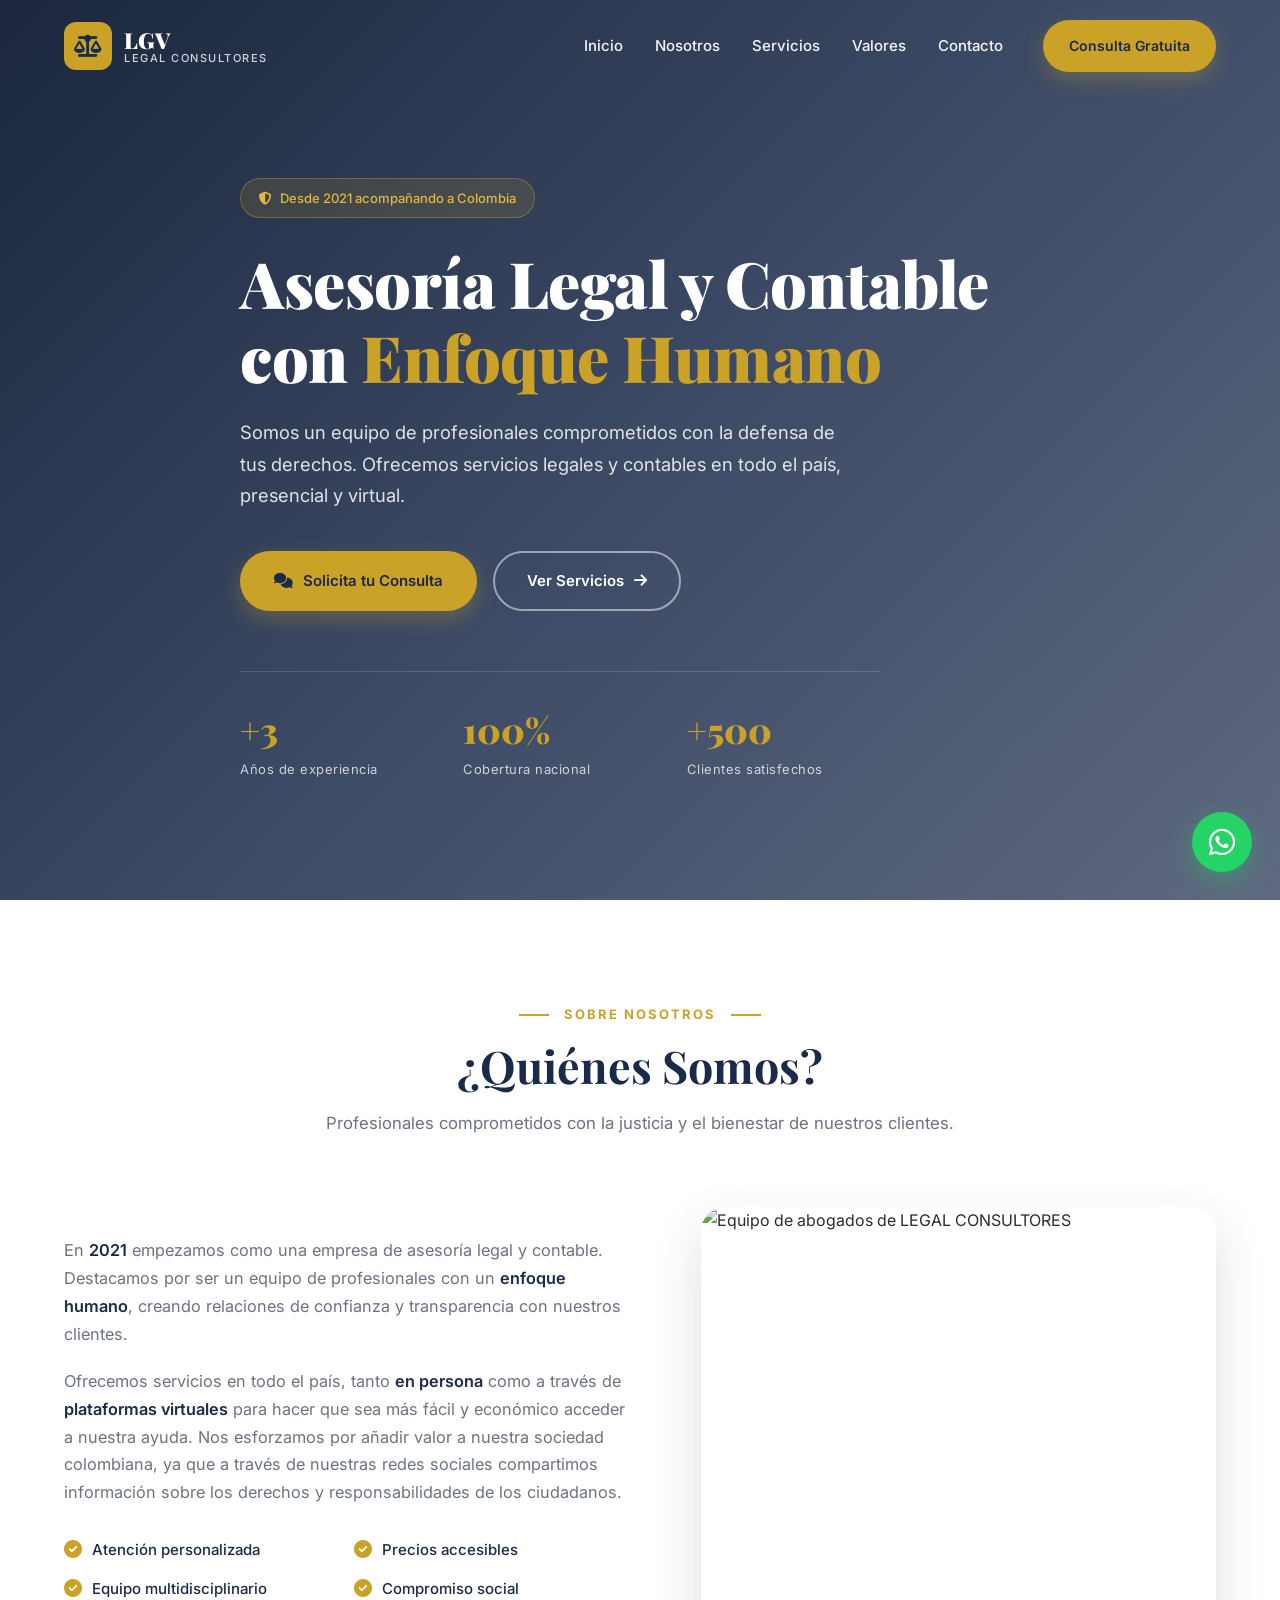
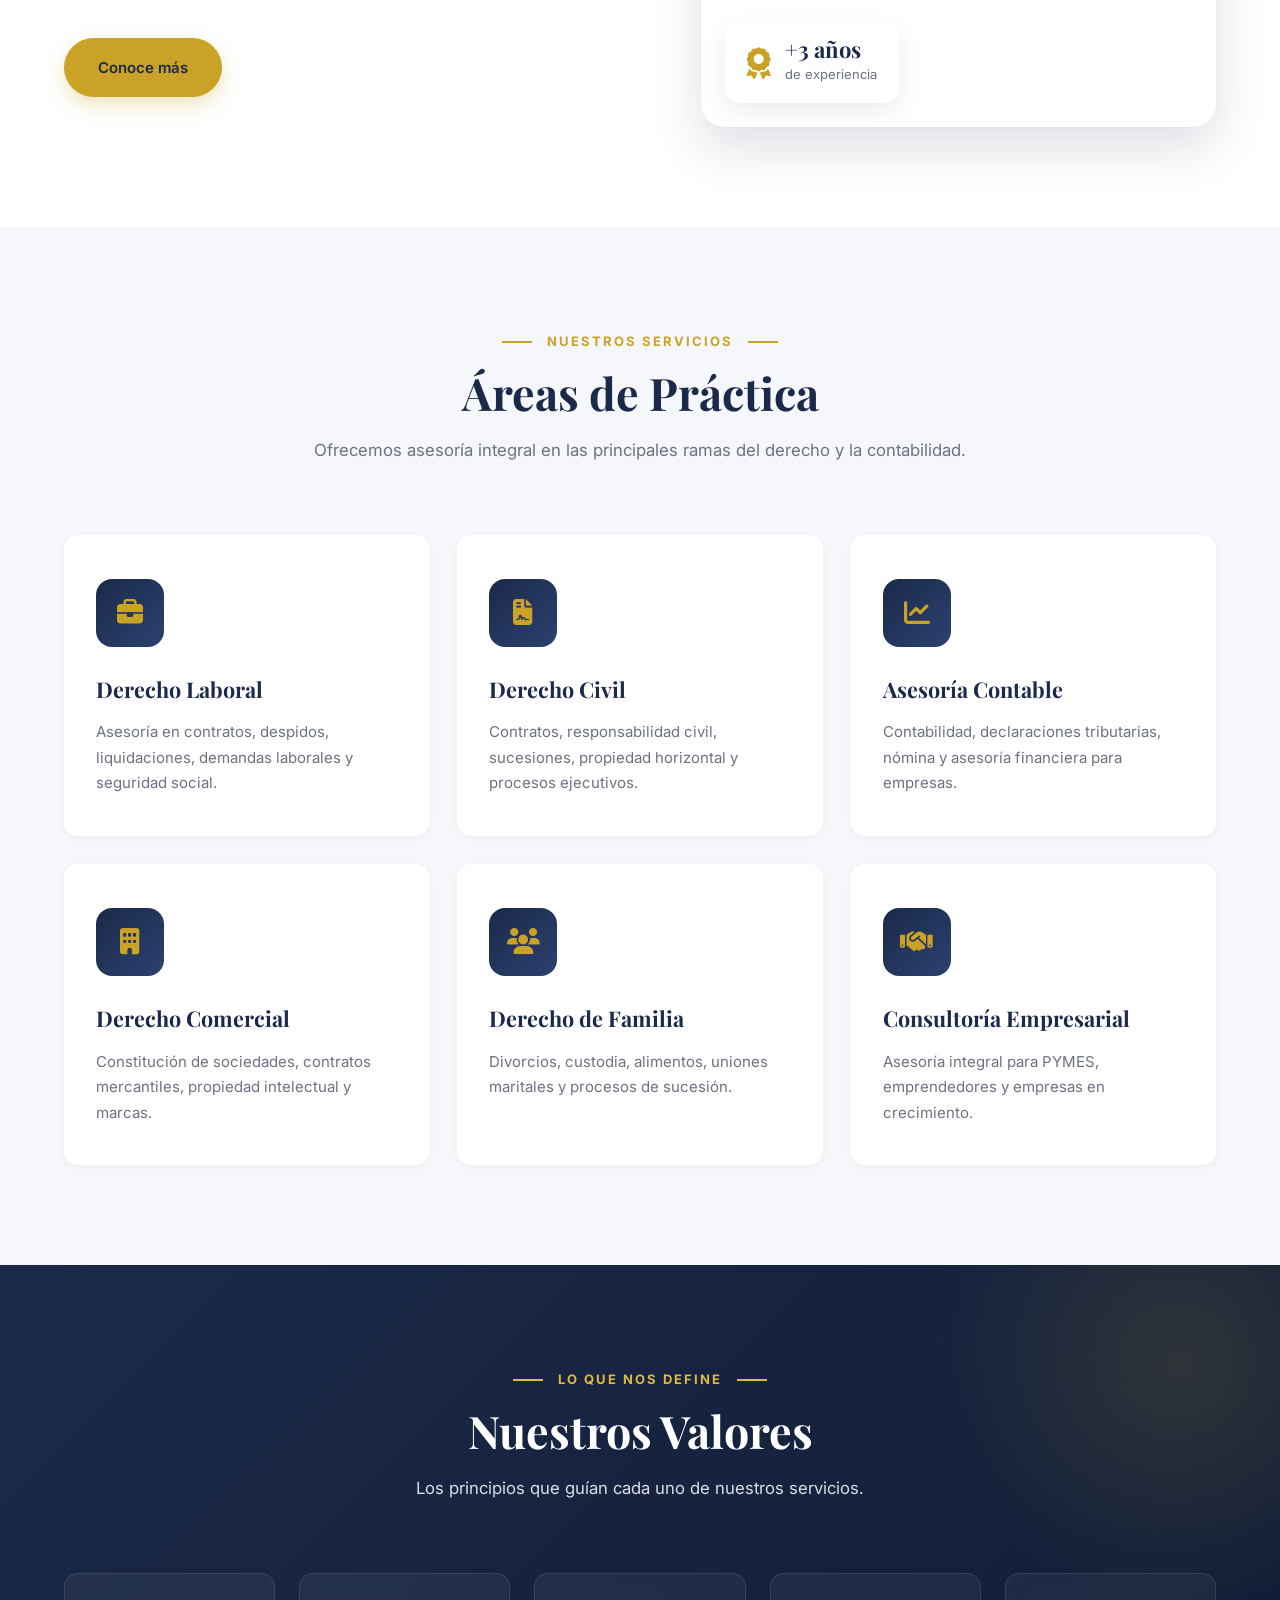
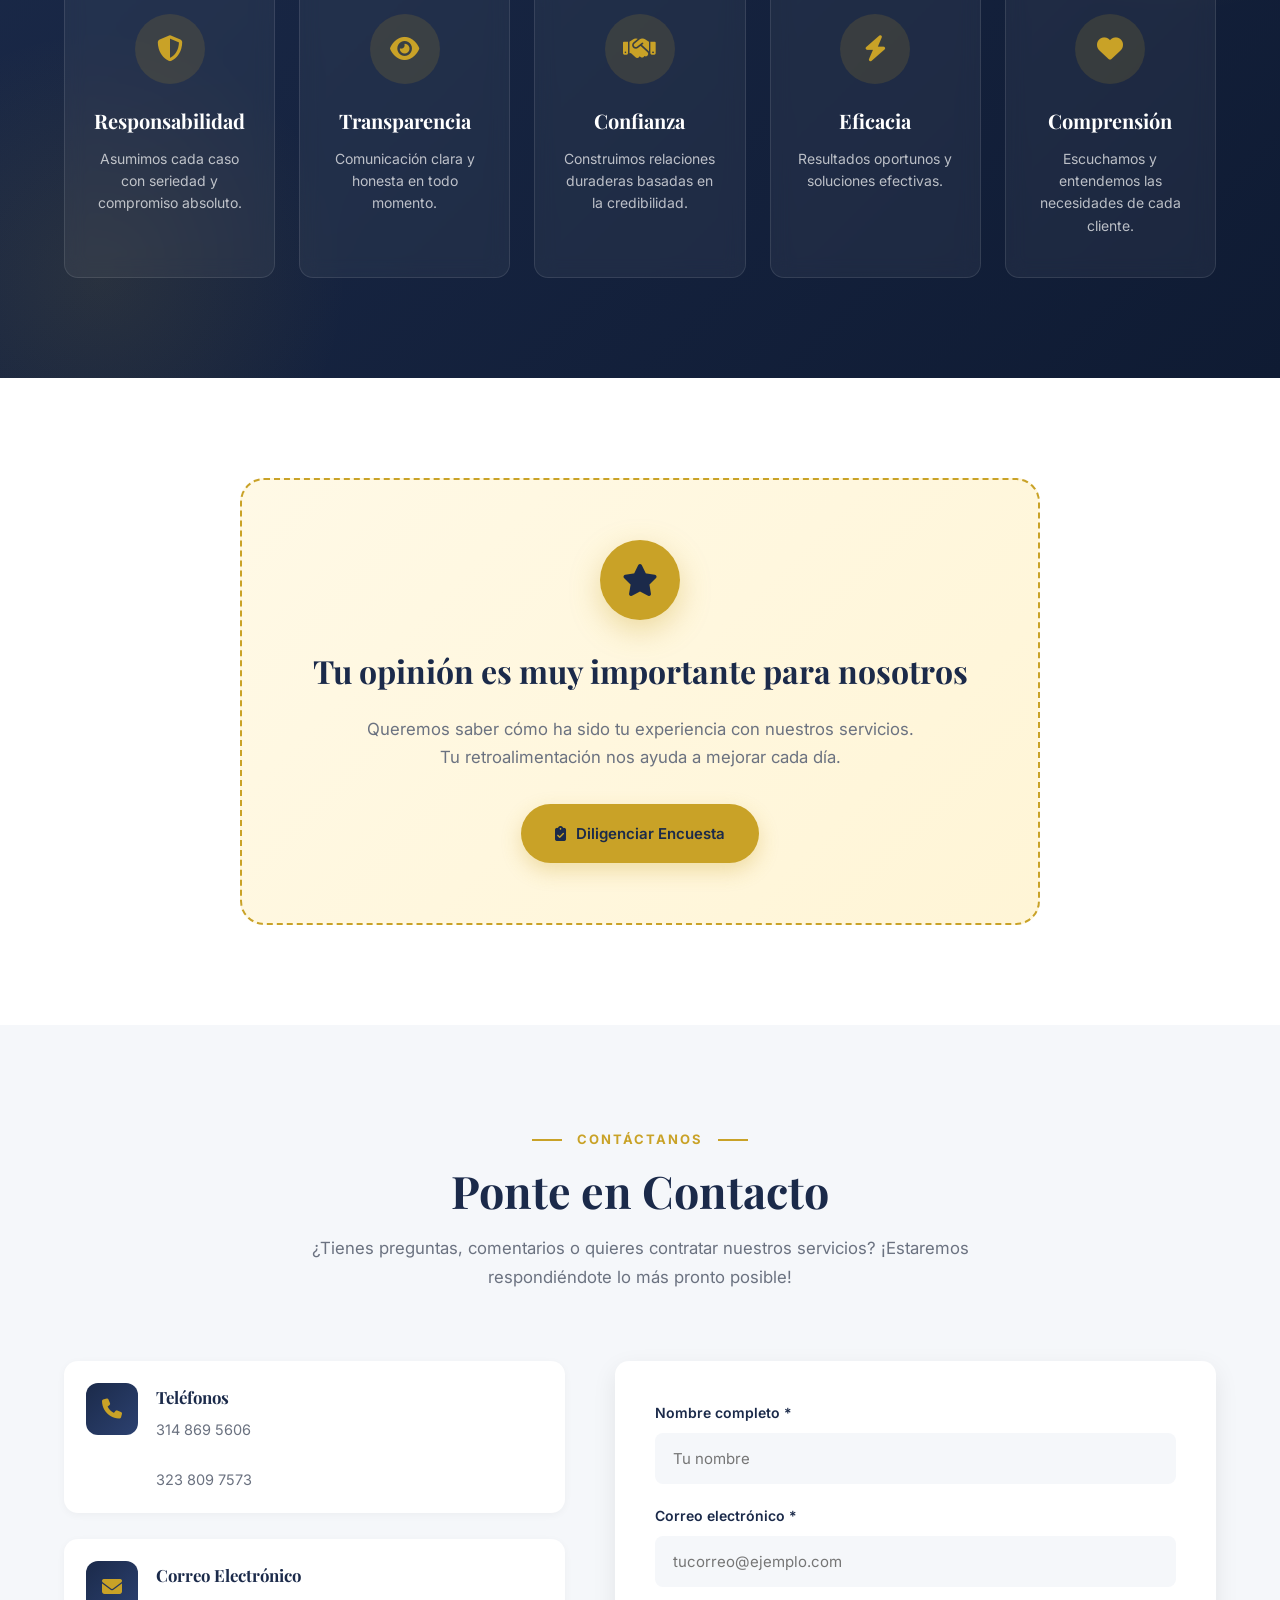
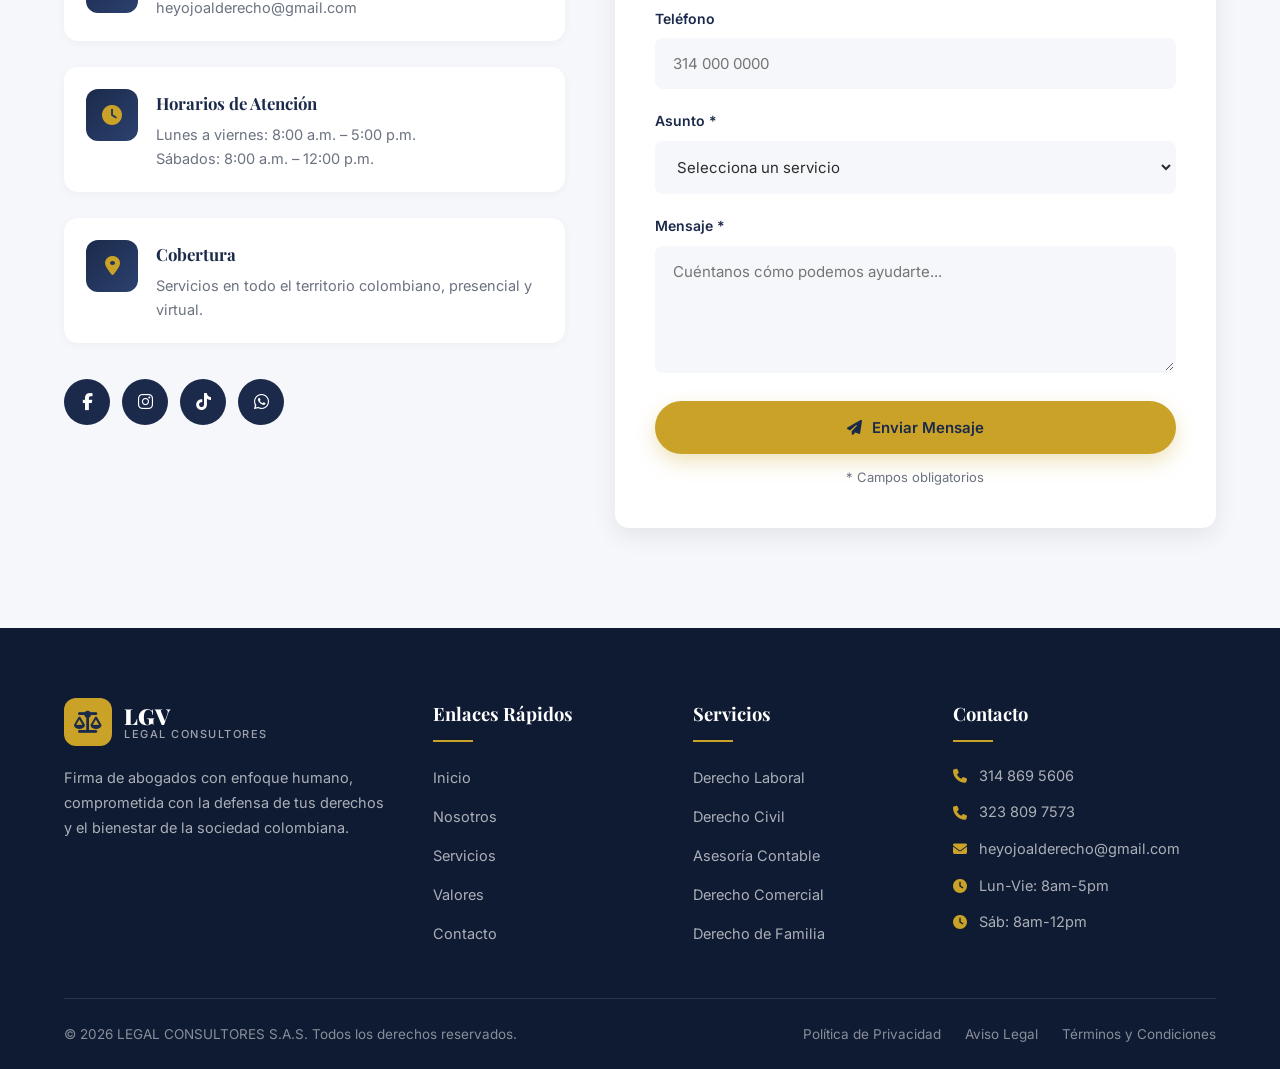
==== commit d2110c2d: "Updated" ====
--- a/index.html
+++ b/index.html
@@ -261,7 +261,7 @@
                     Queremos saber cómo ha sido tu experiencia con nuestros servicios. 
                     Tu retroalimentación nos ayuda a mejorar cada día.
                 </p>
-                <a href="#" class="btn btn--primary" target="_blank" rel="noopener">
+                <a href="https://docs.google.com/forms/d/e/1FAIpQLSfSvcBkOB14gTk9qfmu-XFKA4auaKduAy7Q8Je4lbOiNxJfGg/viewform?pli=1" class="btn btn--primary" target="_blank" rel="noopener">
                     <i class="fas fa-clipboard-check"></i> Diligenciar Encuesta
                 </a>
             </div>
@@ -318,10 +318,10 @@
                     </div>
 
                     <div class="contact__social">
-                        <a href="#" aria-label="Facebook"><i class="fab fa-facebook-f"></i></a>
-                        <a href="#" aria-label="Instagram"><i class="fab fa-instagram"></i></a>
-                        <a href="#" aria-label="LinkedIn"><i class="fab fa-linkedin-in"></i></a>
-                        <a href="#" aria-label="WhatsApp"><i class="fab fa-whatsapp"></i></a>
+                        <a href="https://www.facebook.com/Heyojoalderecho%20" aria-label="Facebook"><i class="fab fa-facebook-f"></i></a>
+                        <a href="https://www.instagram.com/lgvlegalconsultores/" aria-label="Instagram"><i class="fab fa-instagram"></i></a>
+                        <a href="https://www.tiktok.com/@lgv.legal.consult" aria-label="TikTok"><i class="fab fa-tiktok"></i></a>
+                        <a href="https://wa.link/cxgte7" aria-label="WhatsApp"><i class="fab fa-whatsapp"></i></a>
                     </div>
                 </div>
 
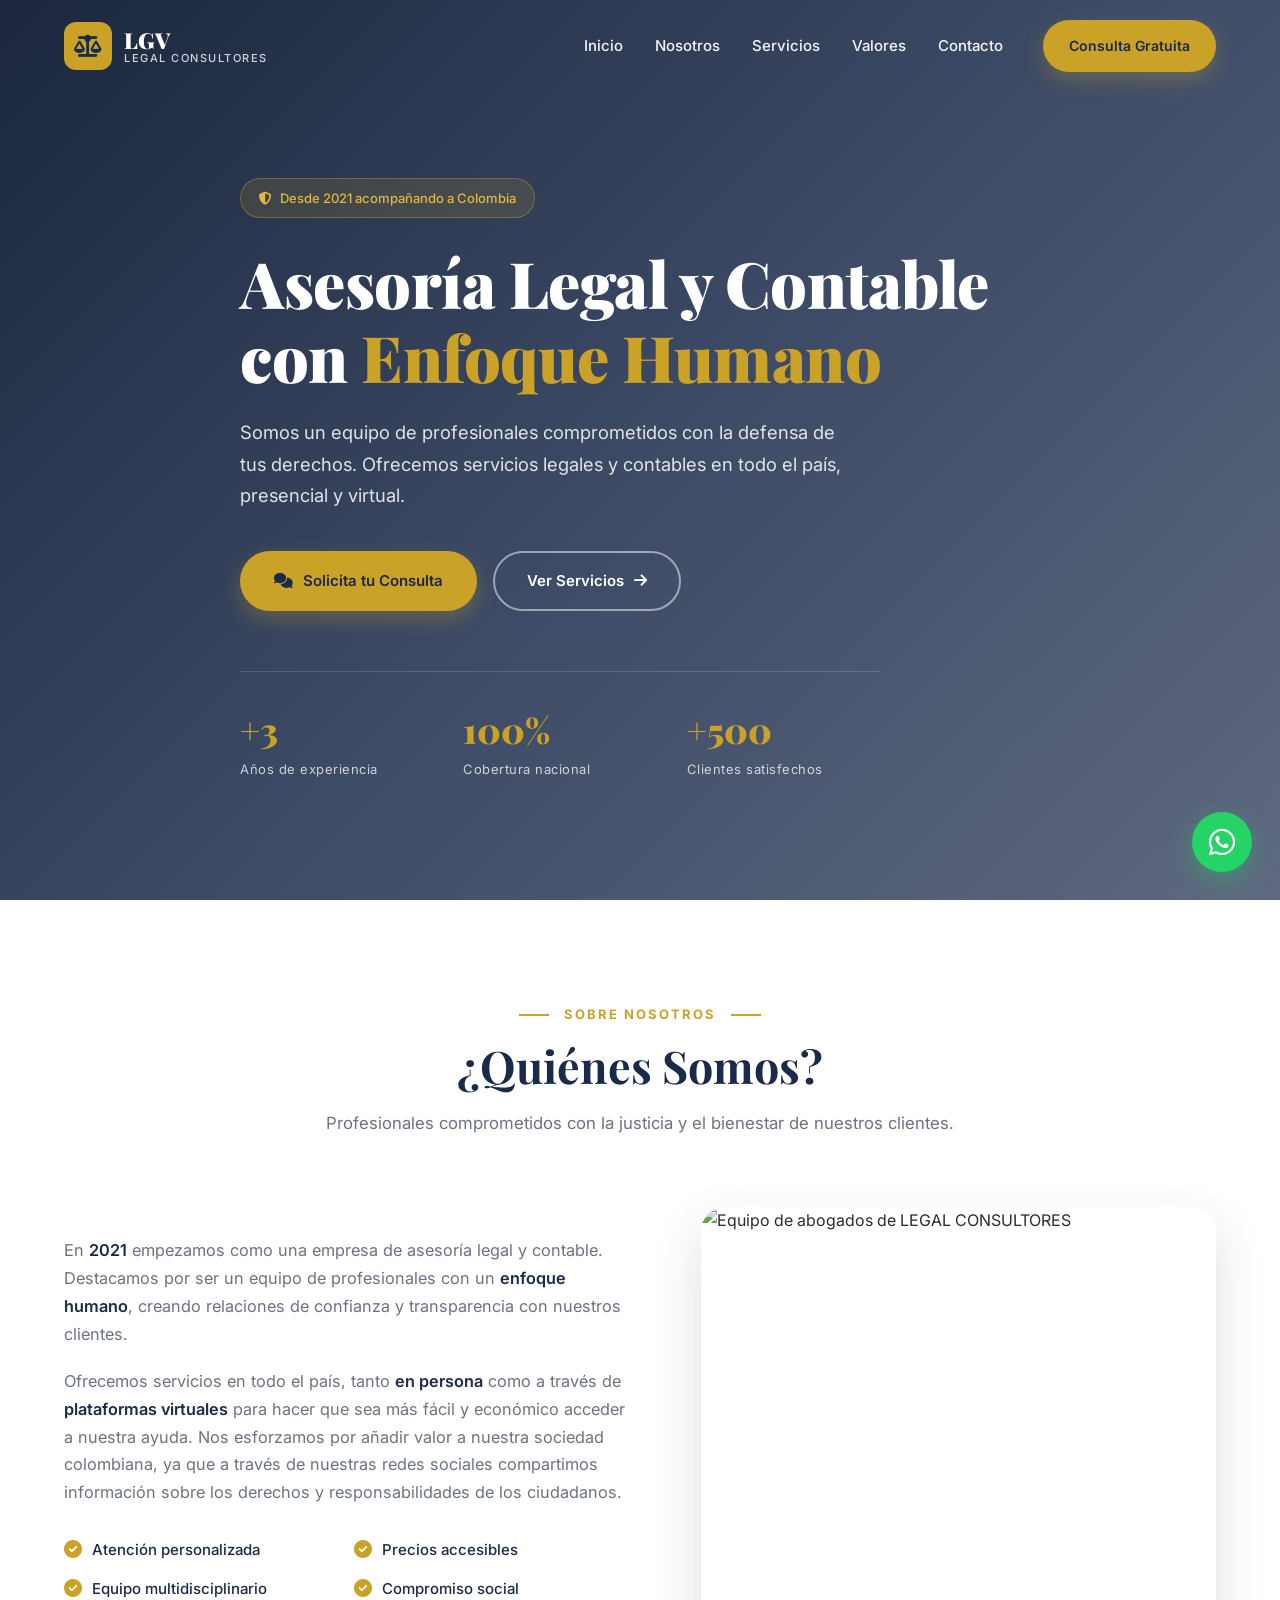
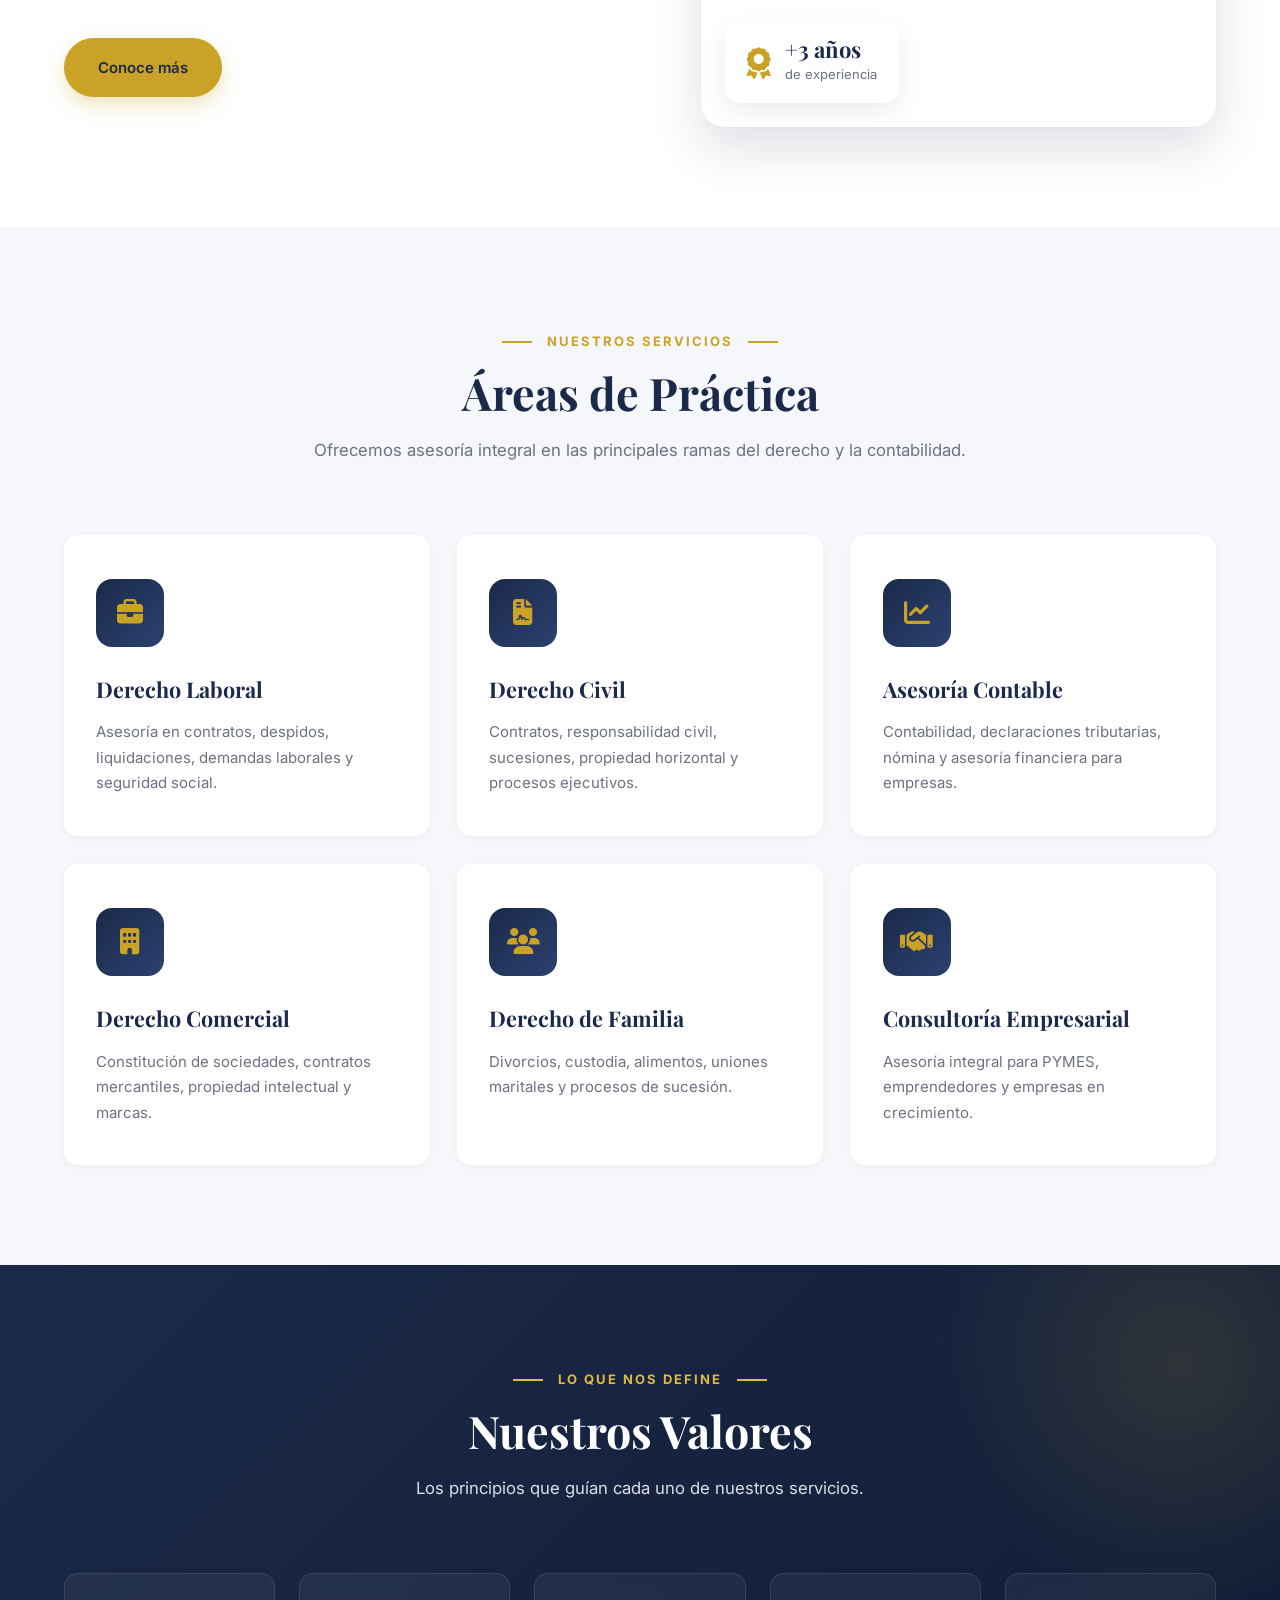
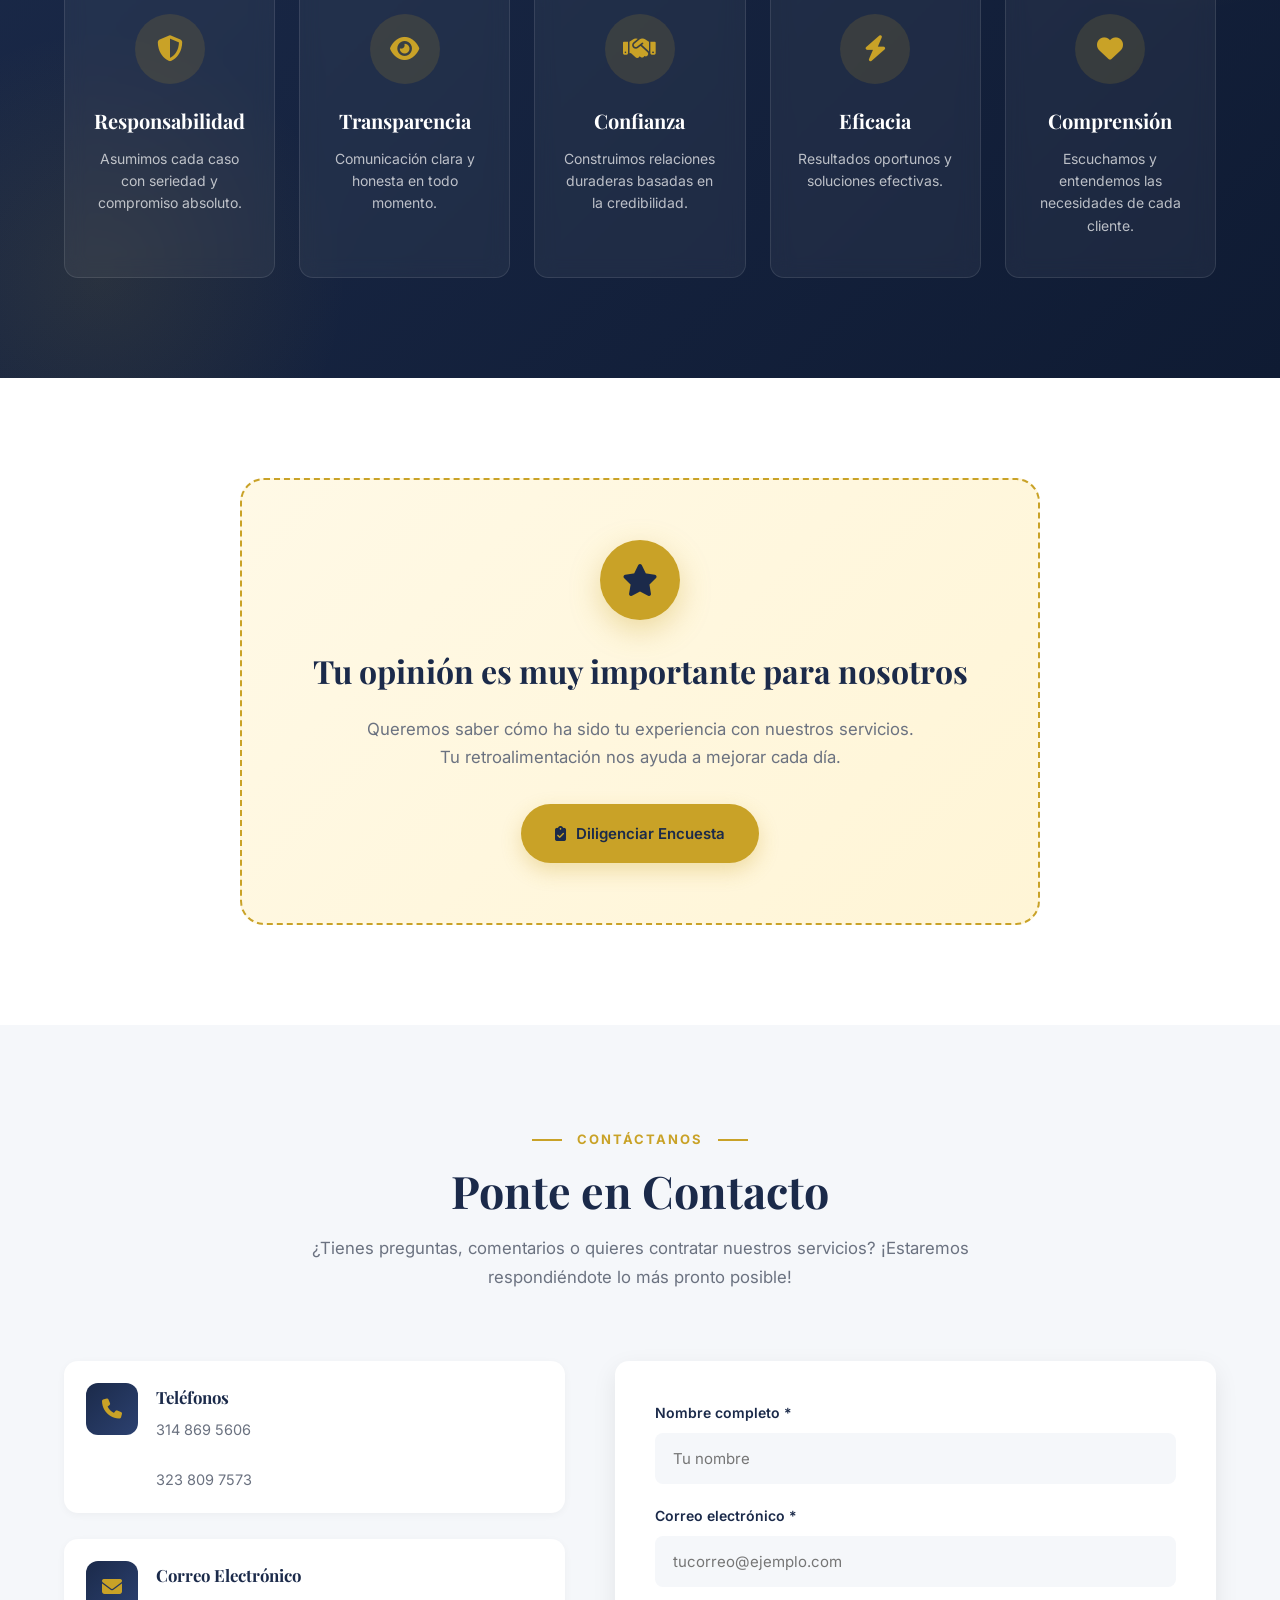
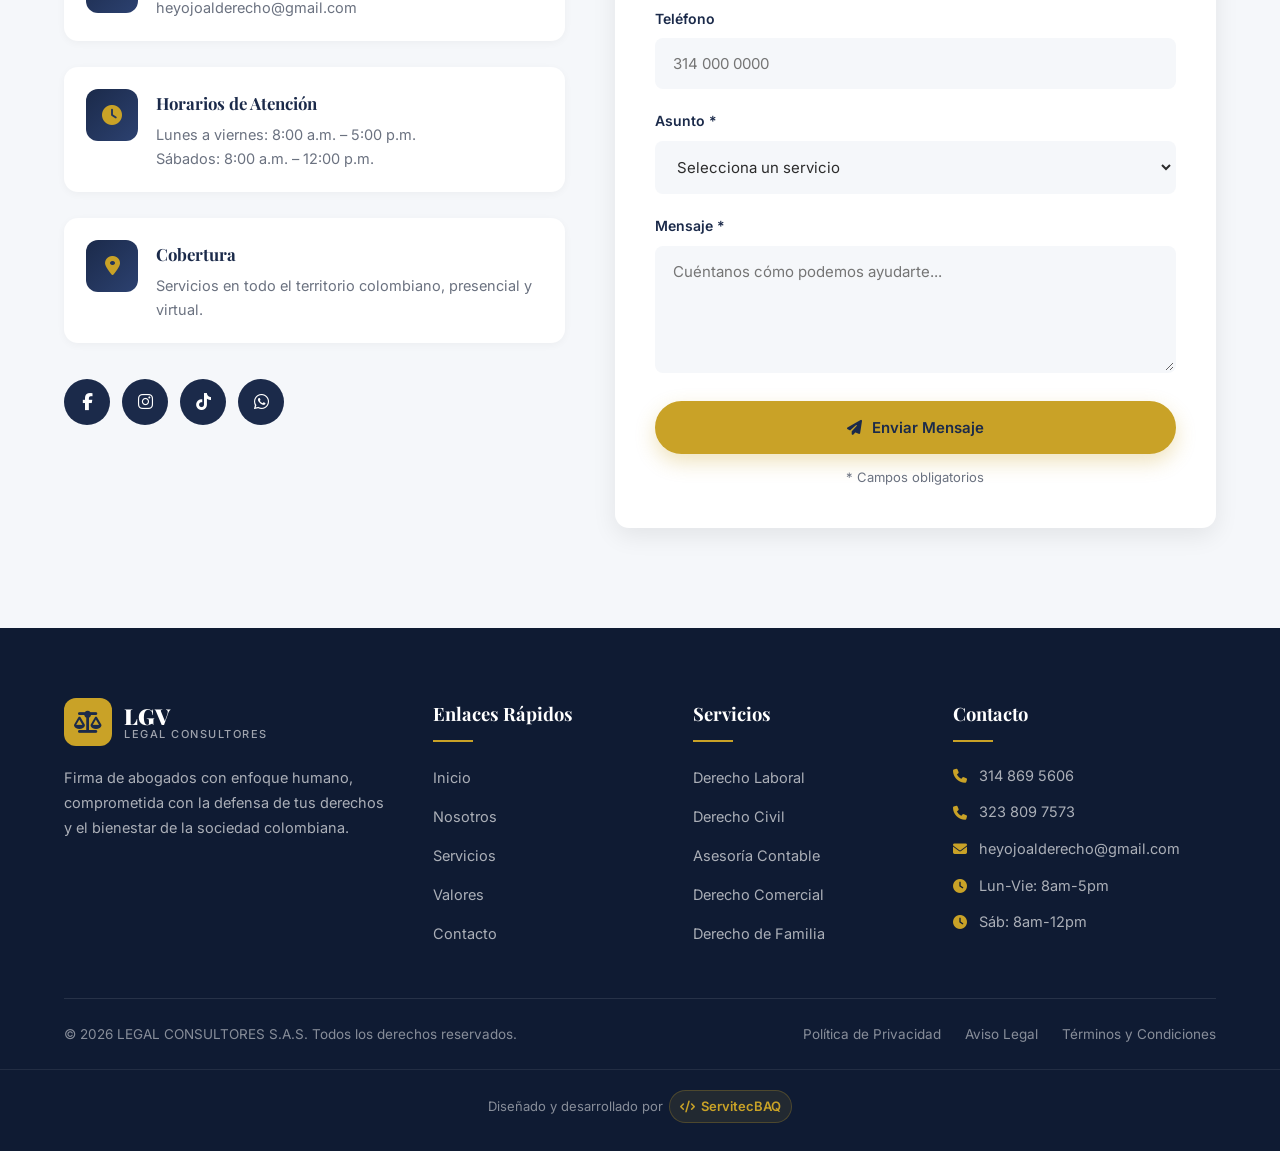
==== commit ea5e3cc5: "Updated" ====
--- a/index.html
+++ b/index.html
@@ -8,6 +8,11 @@
     <meta name="author" content="LEGAL CONSULTORES S.A.S">
     <title>LEGAL CONSULTORES S.A.S | Asesoría Legal y Contable en Colombia</title>
     
+    <!-- Favicon -->
+    <link rel="icon" type="image/svg+xml" href="favicon.svg">
+    <link rel="alternate icon" href="favicon.ico">
+    <link rel="apple-touch-icon" href="favicon.svg">
+
     <!-- Google Fonts -->
     <link rel="preconnect" href="https://fonts.googleapis.com">
     <link rel="preconnect" href="https://fonts.gstatic.com" crossorigin>
@@ -18,6 +23,27 @@
     
     <!-- Styles -->
     <link rel="stylesheet" href="styles.css">
+
+    <!-- Open Graph / Facebook / WhatsApp -->
+    <meta property="og:type" content="website">
+    <meta property="og:url" content="https://lgvlegalconsultores.com/">
+    <meta property="og:title" content="LEGAL CONSULTORES S.A.S | Asesoría Legal y Contable">
+    <meta property="og:description" content="Firma de abogados con enfoque humano. Asesoría legal y contable en toda Colombia. Consulta gratuita.">
+    <meta property="og:image" content="https://lgvlegalconsultores.com/images/og-image.jpg">
+    <meta property="og:locale" content="es_CO">
+    <meta property="og:site_name" content="LEGAL CONSULTORES S.A.S">
+
+    <!-- Twitter -->
+    <meta name="twitter:card" content="summary_large_image">
+    <meta name="twitter:title" content="LEGAL CONSULTORES S.A.S">
+    <meta name="twitter:description" content="Asesoría legal y contable con enfoque humano en toda Colombia.">
+    <meta name="twitter:image" content="https://lgvlegalconsultores.com/images/og-image.jpg">
+
+    <!-- Canonical -->
+    <link rel="canonical" href="https://lgvlegalconsultores.com/">
+
+    <!-- Theme color -->
+    <meta name="theme-color" content="#1B2A4A">
 </head>
 <body>
 
@@ -425,11 +451,19 @@
             <div class="footer__bottom">
                 <p>&copy; <span id="year"></span> LEGAL CONSULTORES S.A.S. Todos los derechos reservados.</p>
                 <ul class="footer__legal">
-                    <li><a href="#">Política de Privacidad</a></li>
-                    <li><a href="#">Aviso Legal</a></li>
-                    <li><a href="#">Términos y Condiciones</a></li>
+                    <li><a href="politica-privacidad.html">Política de Privacidad</a></li>
+                    <li><a href="aviso-legal.html">Aviso Legal</a></li>
+                    <li><a href="terminos-condiciones.html">Términos y Condiciones</a></li>
                 </ul>
             </div>
+        </div>
+        <div class="footer__credit">
+            <p>
+                Diseñado y desarrollado por
+                <a href="https://servitecbaq.com" target="_blank" rel="noopener" class="footer__credit-link">
+                    <i class="fas fa-code"></i> ServitecBAQ
+                </a>
+            </p>
         </div>
     </footer>
 
@@ -442,70 +476,50 @@
     <button class="back-to-top" id="backToTop" aria-label="Volver arriba">
         <i class="fas fa-arrow-up"></i>
     </button>
-
-    <!-- Scripts -->
-    <script>
-        // Año dinámico en el footer
-        document.getElementById('year').textContent = new Date().getFullYear();
-
-        // Menú móvil
-        const navToggle = document.getElementById('navToggle');
-        const nav = document.getElementById('nav');
-        navToggle.addEventListener('click', () => {
-            nav.classList.toggle('nav--open');
-            navToggle.classList.toggle('nav-toggle--active');
+    <script src="js/form.js"></script>
+<script>
+    // Año dinámico
+    document.getElementById('year').textContent = new Date().getFullYear();
+
+    // Menú móvil
+    const navToggle = document.getElementById('navToggle');
+    const nav = document.getElementById('nav');
+    navToggle.addEventListener('click', () => {
+        nav.classList.toggle('nav--open');
+        navToggle.classList.toggle('nav-toggle--active');
+    });
+
+    document.querySelectorAll('.nav__link, .nav__cta').forEach(link => {
+        link.addEventListener('click', () => {
+            nav.classList.remove('nav--open');
+            navToggle.classList.remove('nav-toggle--active');
         });
-
-        // Cerrar menú al hacer click en un enlace
-        document.querySelectorAll('.nav__link, .nav__cta').forEach(link => {
-            link.addEventListener('click', () => {
-                nav.classList.remove('nav--open');
-                navToggle.classList.remove('nav-toggle--active');
-            });
+    });
+
+    // Header con scroll
+    const header = document.getElementById('header');
+    window.addEventListener('scroll', () => {
+        header.classList.toggle('header--scrolled', window.scrollY > 50);
+    });
+
+    // Botón volver arriba
+    const backToTop = document.getElementById('backToTop');
+    window.addEventListener('scroll', () => {
+        backToTop.classList.toggle('back-to-top--visible', window.scrollY > 400);
+    });
+    backToTop.addEventListener('click', () => {
+        window.scrollTo({ top: 0, behavior: 'smooth' });
+    });
+
+    // Scroll reveal
+    const observer = new IntersectionObserver((entries) => {
+        entries.forEach(entry => {
+            if (entry.isIntersecting) entry.target.classList.add('visible');
         });
-
-        // Header con scroll
-        const header = document.getElementById('header');
-        window.addEventListener('scroll', () => {
-            if (window.scrollY > 50) {
-                header.classList.add('header--scrolled');
-            } else {
-                header.classList.remove('header--scrolled');
-            }
-        });
-
-        // Botón volver arriba
-        const backToTop = document.getElementById('backToTop');
-        window.addEventListener('scroll', () => {
-            if (window.scrollY > 400) {
-                backToTop.classList.add('back-to-top--visible');
-            } else {
-                backToTop.classList.remove('back-to-top--visible');
-            }
-        });
-        backToTop.addEventListener('click', () => {
-            window.scrollTo({ top: 0, behavior: 'smooth' });
-        });
-
-        // Animación scroll reveal
-        const observer = new IntersectionObserver((entries) => {
-            entries.forEach(entry => {
-                if (entry.isIntersecting) {
-                    entry.target.classList.add('visible');
-                }
-            });
-        }, { threshold: 0.1 });
-
-        document.querySelectorAll('.section__header, .service-card, .value-card, .about__content, .about__image, .contact__info, .contact__form')
-            .forEach(el => observer.observe(el));
-
-        // Manejo del formulario
-        document.getElementById('contactForm').addEventListener('submit', (e) => {
-            e.preventDefault();
-            alert('¡Gracias por contactarnos! Hemos recibido tu mensaje y te responderemos lo antes posible.');
-            e.target.reset();
-        });
-    </script>
-
+    }, { threshold: 0.1 });
+
+    document.querySelectorAll('.section__header, .service-card, .value-card, .about__content, .about__image, .contact__info, .contact__form')
+        .forEach(el => observer.observe(el));
+</script>
 </body>
 </html>
--- a/styles.css
+++ b/styles.css
@@ -1121,4 +1121,204 @@
     .section__title { font-size: 1.7rem; }
     .survey__box { padding: 40px 24px; }
     .stat__number { font-size: 1.8rem; }
-}+}
+/* ===== PÁGINAS LEGALES ===== */
+.legal-page {
+    padding-top: 90px;
+    background: var(--color-bg);
+}
+
+.legal-content {
+    padding: 60px 0 80px;
+}
+
+.legal-header {
+    text-align: center;
+    max-width: 800px;
+    margin: 0 auto 50px;
+    padding-bottom: 30px;
+    border-bottom: 2px solid var(--color-border);
+}
+
+.legal-header .section__tag {
+    margin-bottom: 20px;
+}
+
+.legal-date {
+    font-size: 14px;
+    color: var(--color-text-light);
+    margin-top: 16px;
+    font-style: italic;
+}
+
+.legal-body {
+    max-width: 800px;
+    margin: 0 auto;
+}
+
+.legal-body h2 {
+    font-family: var(--font-heading);
+    font-size: 1.5rem;
+    color: var(--color-primary);
+    margin: 40px 0 16px;
+    padding-bottom: 10px;
+    border-bottom: 1px solid var(--color-border);
+}
+
+.legal-body h2:first-child { margin-top: 0; }
+
+.legal-body p {
+    color: var(--color-text);
+    margin-bottom: 16px;
+    line-height: 1.8;
+    text-align: justify;
+}
+
+.legal-body ul {
+    list-style: none;
+    margin: 16px 0 24px 0;
+    padding-left: 0;
+}
+
+.legal-body ul li {
+    position: relative;
+    padding-left: 28px;
+    margin-bottom: 10px;
+    color: var(--color-text);
+    line-height: 1.7;
+}
+
+.legal-body ul li::before {
+    content: '\f00c';
+    font-family: 'Font Awesome 6 Free';
+    font-weight: 900;
+    position: absolute;
+    left: 0;
+    top: 4px;
+    color: var(--color-accent);
+    font-size: 13px;
+}
+
+.legal-body a {
+    color: var(--color-accent);
+    font-weight: 600;
+    text-decoration: underline;
+}
+
+.legal-body a:hover { color: var(--color-primary); }
+
+.legal-footer-note {
+    margin-top: 40px;
+    padding: 20px;
+    background: var(--color-bg-alt);
+    border-left: 4px solid var(--color-accent);
+    border-radius: var(--radius-sm);
+    font-style: italic;
+    text-align: left !important;
+}
+
+.legal-actions {
+    text-align: center;
+    margin-top: 50px;
+    padding-top: 30px;
+    border-top: 2px solid var(--color-border);
+}
+
+/* Responsive páginas legales */
+@media (max-width: 768px) {
+    .legal-page { padding-top: 80px; }
+    .legal-header { margin-bottom: 30px; }
+    .legal-body h2 { font-size: 1.25rem; }
+    .legal-body p { text-align: left; }
+}
+/* ===== MENSAJES DEL FORMULARIO ===== */
+.form-message {
+    display: flex;
+    align-items: flex-start;
+    gap: 12px;
+    padding: 16px 18px;
+    border-radius: var(--radius-sm);
+    margin-bottom: 18px;
+    font-size: 14.5px;
+    line-height: 1.5;
+    animation: slideDown 0.4s ease;
+    transition: opacity 0.3s ease, transform 0.3s ease;
+}
+
+.form-message i {
+    font-size: 20px;
+    flex-shrink: 0;
+    margin-top: 1px;
+}
+
+.form-message--success {
+    background: #ECFDF5;
+    border: 1px solid #A7F3D0;
+    color: #065F46;
+}
+
+.form-message--success i { color: #10B981; }
+
+.form-message--error {
+    background: #FEF2F2;
+    border: 1px solid #FECACA;
+    color: #991B1B;
+}
+
+.form-message--error i { color: #EF4444; }
+
+@keyframes slideDown {
+    from {
+        opacity: 0;
+        transform: translateY(-10px);
+    }
+    to {
+        opacity: 1;
+        transform: translateY(0);
+    }
+}
+
+/* Estado de carga del botón */
+.btn:disabled {
+    opacity: 0.7;
+    cursor: not-allowed;
+    transform: none !important;
+}
+/* ===== CRÉDITO DESARROLLADOR ===== */
+.footer__credit {
+    text-align: center;
+    padding: 20px 0 28px;
+    font-size: 13px;
+    color: rgba(255, 255, 255, 0.5);
+    border-top: 1px solid rgba(255, 255, 255, 0.08);
+}
+
+.footer__credit p {
+    display: inline-flex;
+    align-items: center;
+    gap: 6px;
+    flex-wrap: wrap;
+    justify-content: center;
+}
+
+.footer__credit-link {
+    display: inline-flex;
+    align-items: center;
+    gap: 6px;
+    color: var(--color-accent);
+    font-weight: 600;
+    padding: 4px 10px;
+    border-radius: 50px;
+    background: rgba(201, 162, 39, 0.1);
+    border: 1px solid rgba(201, 162, 39, 0.25);
+    transition: var(--transition);
+}
+
+.footer__credit-link:hover {
+    background: var(--color-accent);
+    color: var(--color-primary);
+    transform: translateY(-2px);
+    box-shadow: 0 6px 16px rgba(201, 162, 39, 0.35);
+}
+
+.footer__credit-link i { font-size: 12px; }
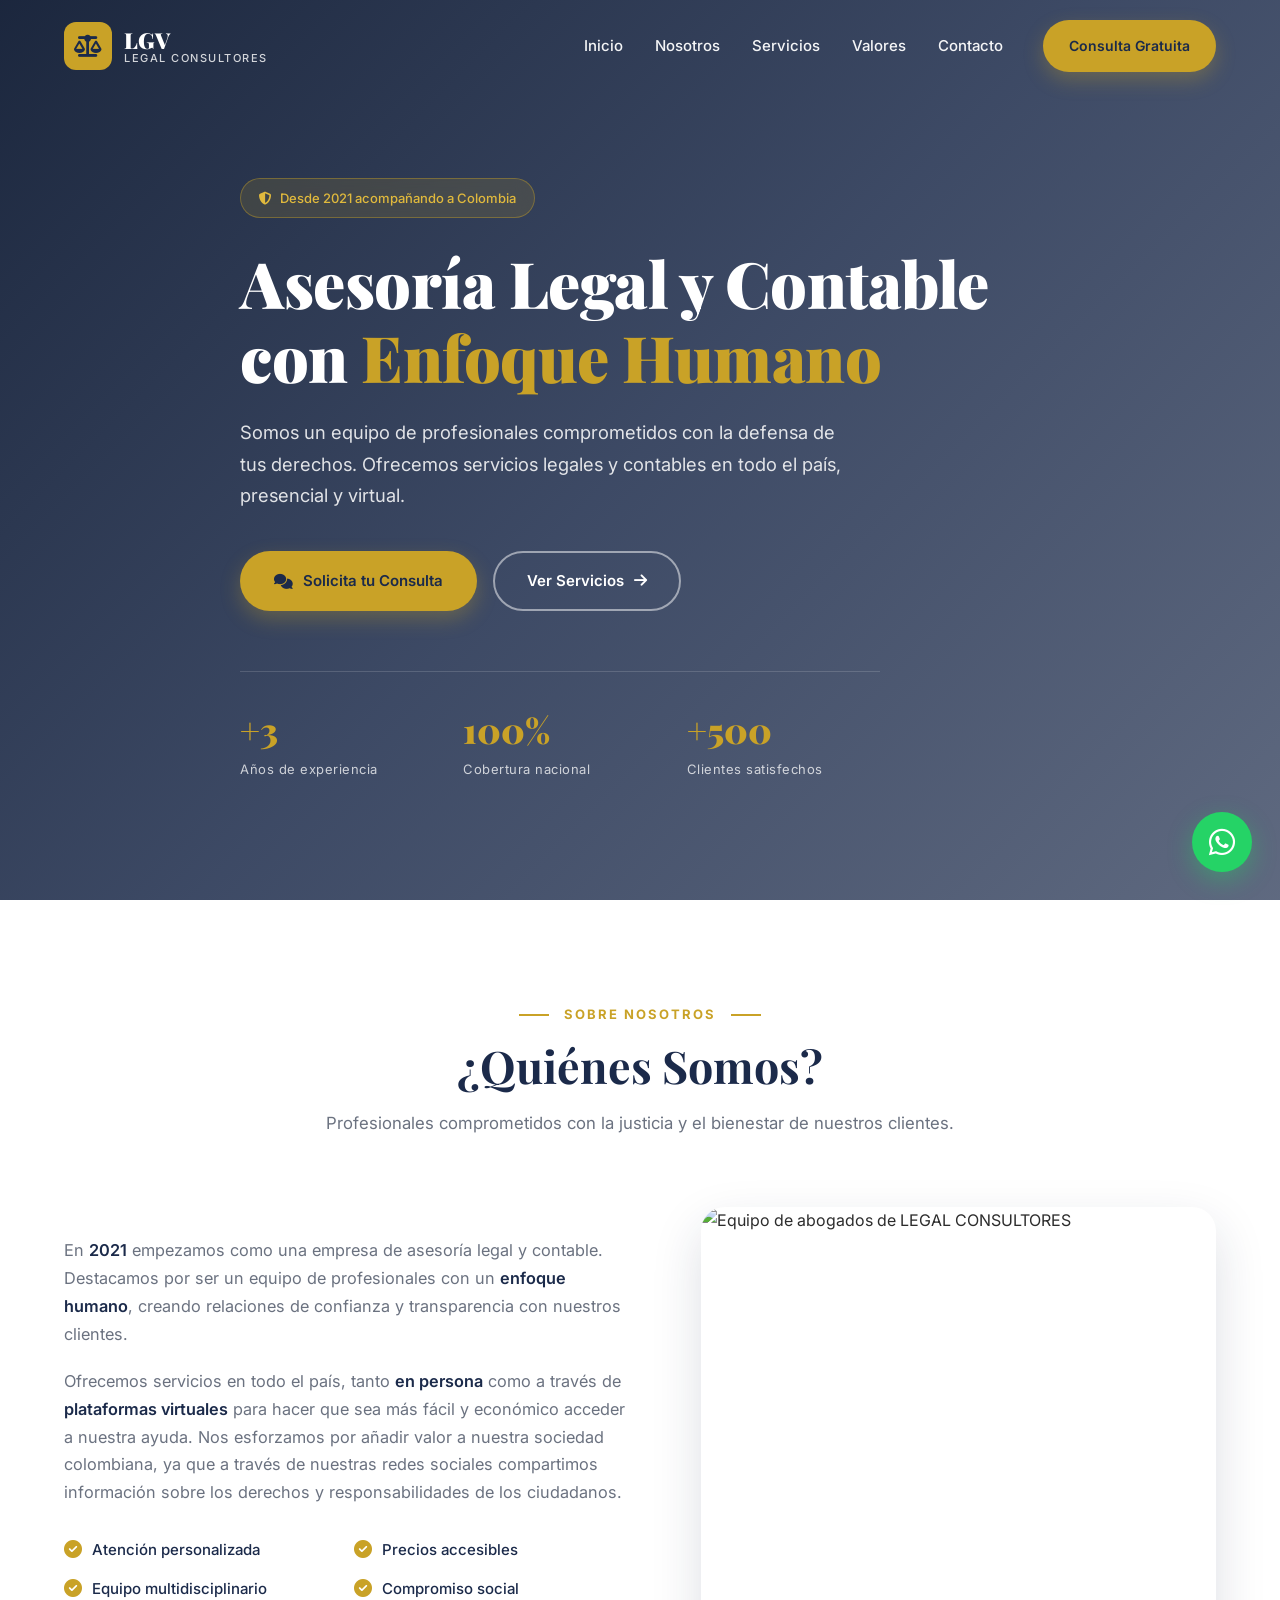
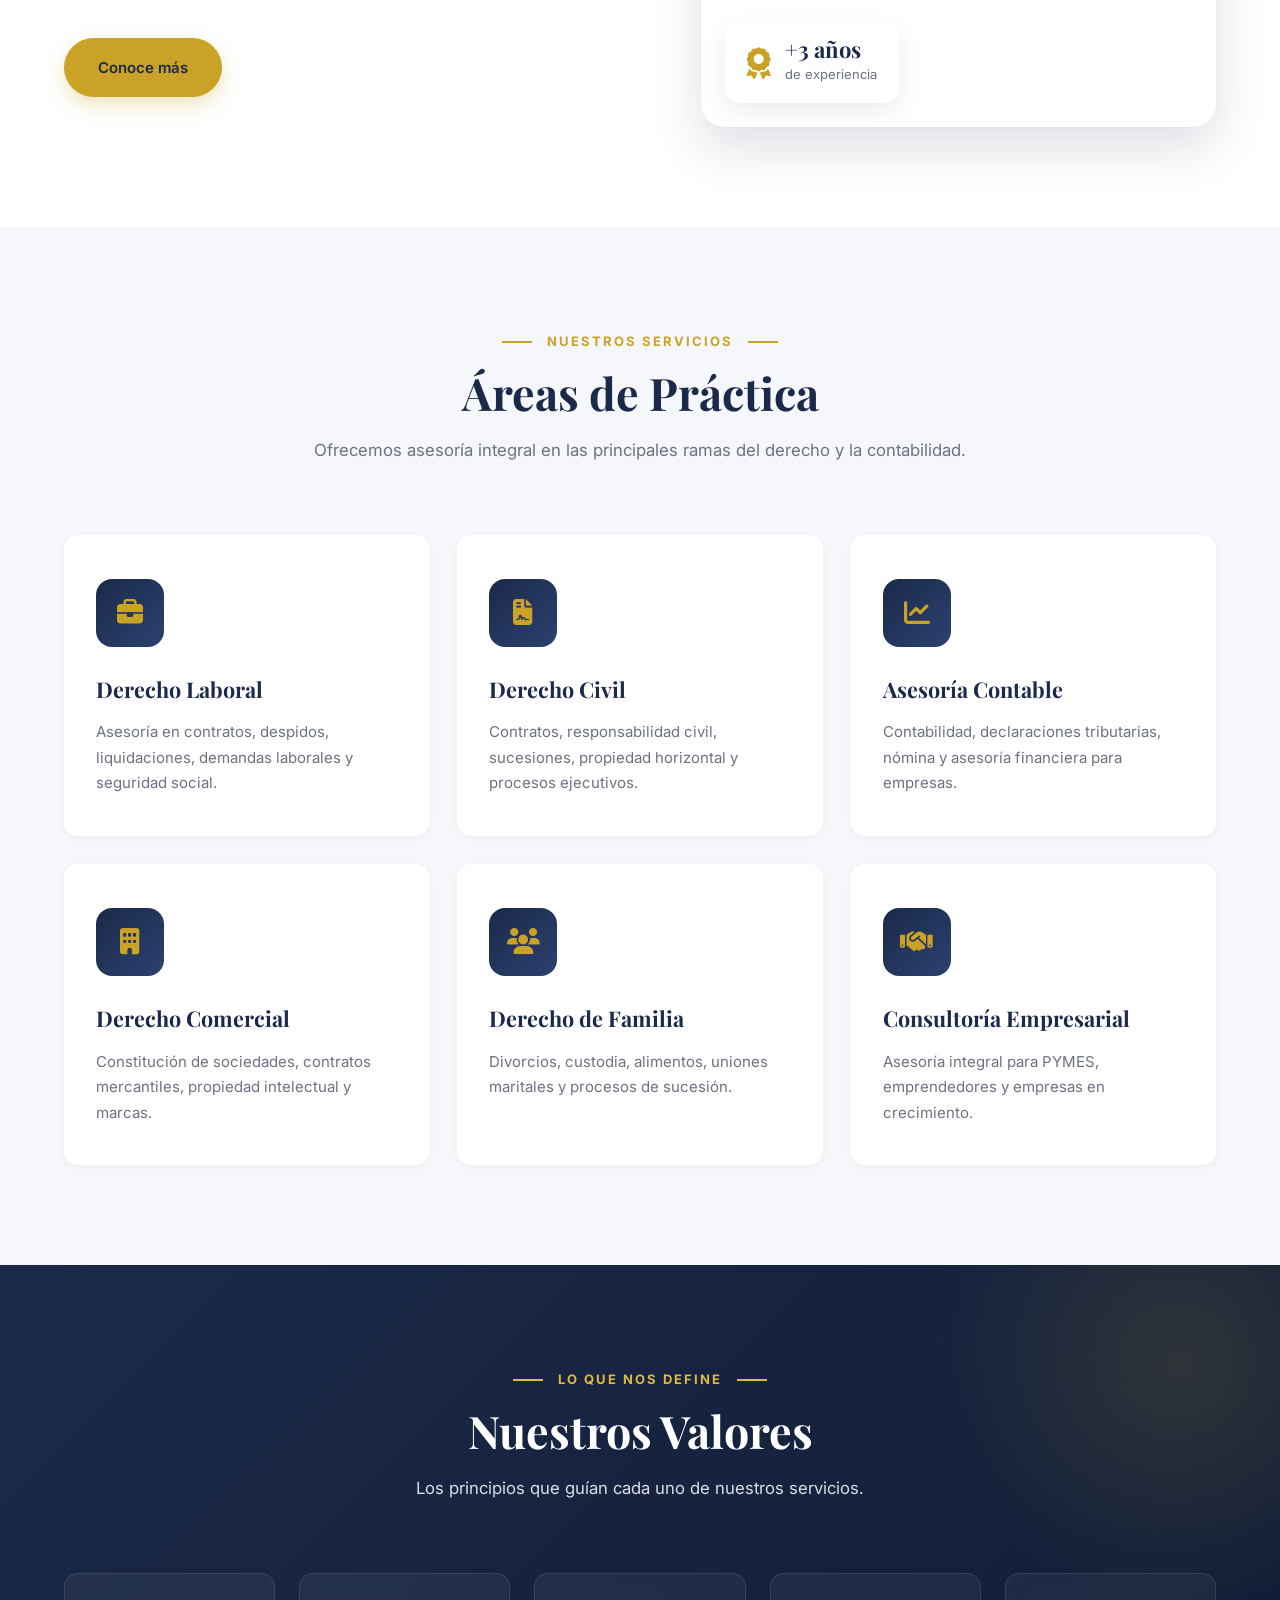
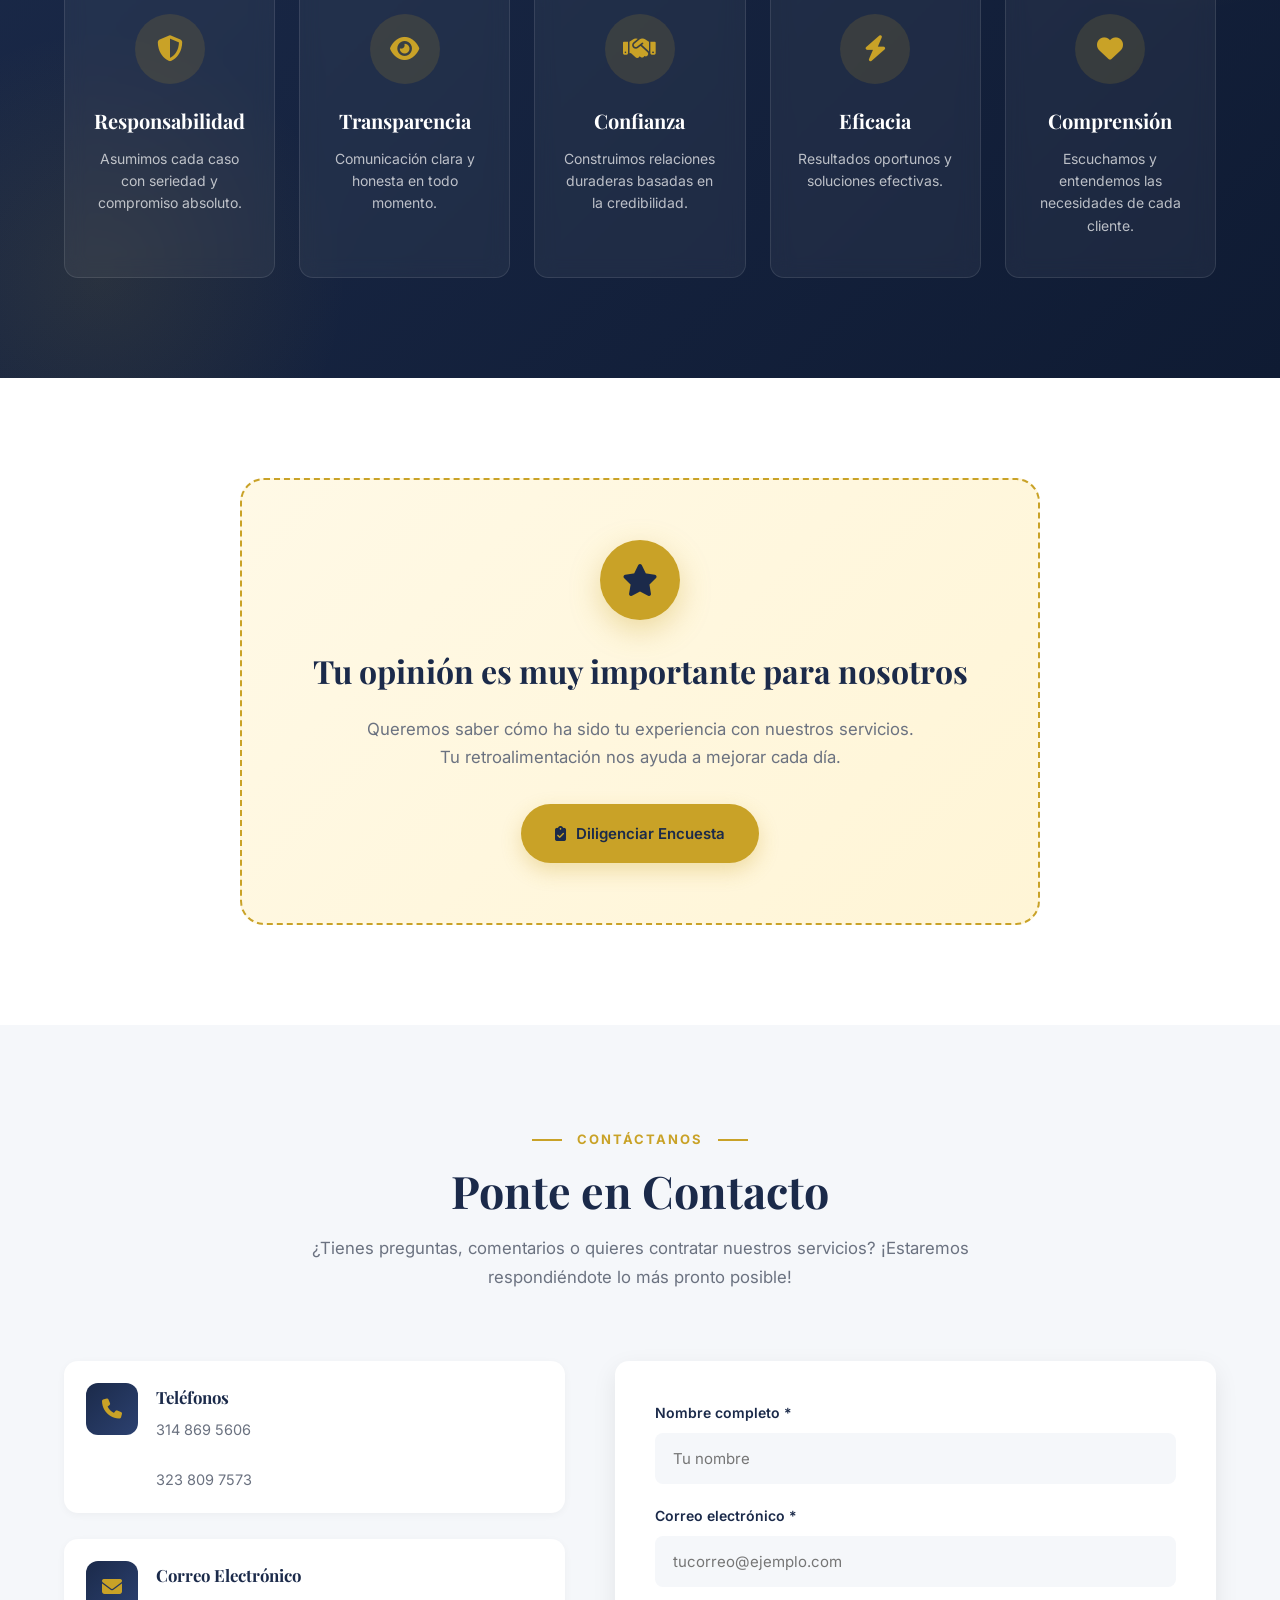
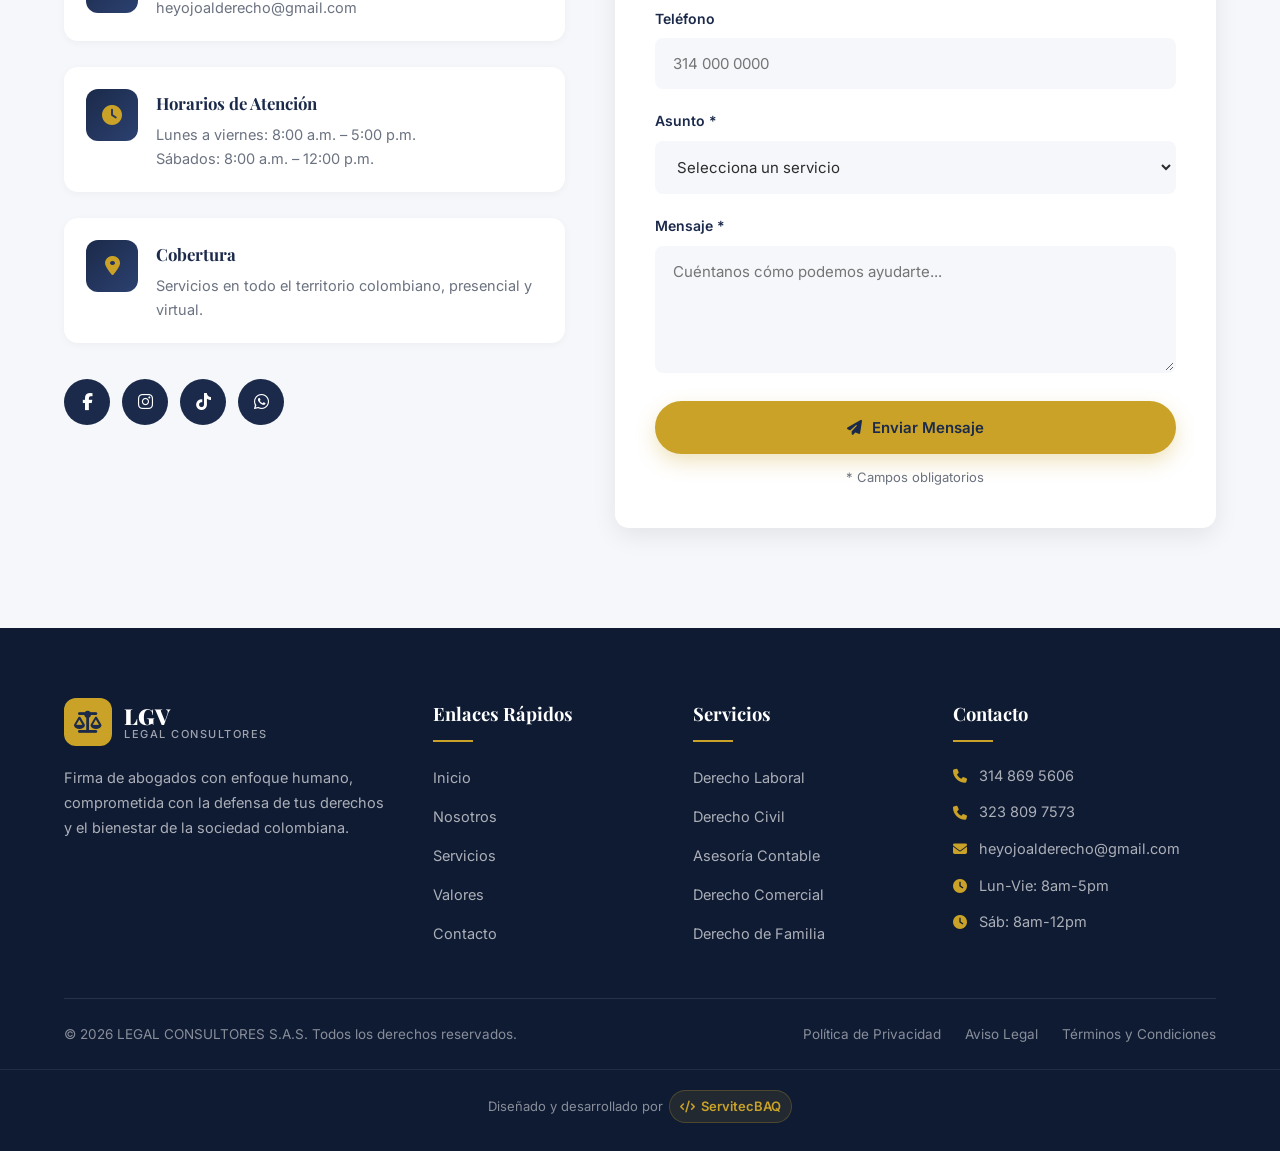
==== commit 1d5c713e: "Updated" ====
--- a/index.html
+++ b/index.html
@@ -79,6 +79,7 @@
     <section class="hero" id="inicio">
         <div class="hero__overlay"></div>
         <div class="container hero__container">
+            
             <div class="hero__content">
                 <span class="hero__badge">
                     <i class="fas fa-shield-alt"></i> Desde 2021 acompañando a Colombia
--- a/styles.css
+++ b/styles.css
@@ -1320,5 +1320,220 @@
     transform: translateY(-2px);
     box-shadow: 0 6px 16px rgba(201, 162, 39, 0.35);
 }
-
+/* ===== BALANZA ANIMADA DECORATIVA ===== */
+.balance-decoration {
+    position: absolute;
+    top: 50%;
+    right: 8%;
+    transform: translateY(-50%);
+    width: 280px;
+    height: 280px;
+    opacity: 75%;
+    pointer-events: none;
+    z-index: 1;
+}
+
+.balance-svg {
+    width: 100%;
+    height: 100%;
+    filter: drop-shadow(0 0 20px rgba(201, 162, 39, 0.3));
+}
+
+/* El brazo se balancea sutilmente */
+.balance-beam {
+    transform-origin: 100px 55px; /* Centro del pivote */
+    animation: balanceSwing 6s ease-in-out infinite;
+}
+
+@keyframes balanceSwing {
+    0%, 100% {
+        transform: rotate(-3deg);
+    }
+    50% {
+        transform: rotate(3deg);
+    }
+}
+
+/* Responsive */
+@media (max-width: 1024px) {
+    .balance-decoration {
+        width: 220px;
+        height: 220px;
+        right: 5%;
+        opacity: 0.08;
+    }
+}
+
+@media (max-width: 768px) {
+    .balance-decoration {
+        width: 180px;
+        height: 180px;
+        top: auto;
+        bottom: 40px;
+        right: 20px;
+        transform: none;
+        opacity: 0.06;
+    }
+}
+
+/* Respeta preferencia de accesibilidad */
+@media (prefers-reduced-motion: reduce) {
+    .balance-beam {
+        animation: none;
+    }
+}
+.balance-beam {
+    transform-origin: 100px 55px;
+    animation: balanceSwing 6s ease-in-out infinite;
+}
+
+/* Los platos se contra-mueven para simular peso */
+.balance-pan--left {
+    transform-origin: 35px 55px;
+    animation: panCounterLeft 6s ease-in-out infinite;
+}
+
+.balance-pan--right {
+    transform-origin: 165px 55px;
+    animation: panCounterRight 6s ease-in-out infinite;
+}
+
+@keyframes balanceSwing {
+    0%, 100% { transform: rotate(-3deg); }
+    50% { transform: rotate(3deg); }
+}
+
+@keyframes panCounterLeft {
+    0%, 100% { transform: rotate(3deg); }
+    50% { transform: rotate(-3deg); }
+}
+
+@keyframes panCounterRight {
+    0%, 100% { transform: rotate(3deg); }
+    50% { transform: rotate(-3deg); }
+}
+.balance-beam {
+    transform-origin: 100px 55px;
+    animation: balanceSwing 6s ease-in-out infinite;
+}
+
+/* Los platos se contra-mueven para simular peso */
+.balance-pan--left {
+    transform-origin: 35px 55px;
+    animation: panCounterLeft 6s ease-in-out infinite;
+}
+
+.balance-pan--right {
+    transform-origin: 165px 55px;
+    animation: panCounterRight 6s ease-in-out infinite;
+}
+
+@keyframes balanceSwing {
+    0%, 100% { transform: rotate(-3deg); }
+    50% { transform: rotate(3deg); }
+}
+
+@keyframes panCounterLeft {
+    0%, 100% { transform: rotate(3deg); }
+    50% { transform: rotate(-3deg); }
+}
+
+@keyframes panCounterRight {
+    0%, 100% { transform: rotate(3deg); }
+    50% { transform: rotate(-3deg); }
+}
+/* Animación sutil del fondo del hero */
+.hero::before {
+    content: '';
+    position: absolute;
+    inset: -20px;
+    background: 
+        url('https://images.unsplash.com/photo-1589829545856-d10d557cf95f?w=1920&q=80') center 30% / cover no-repeat;
+    animation: heroBreath 20s ease-in-out infinite;
+    z-index: 0;
+}
+
+@keyframes heroBreath {
+    0%, 100% {
+        transform: scale(1);
+    }
+    50% {
+        transform: scale(1.03);
+    }
+}
+
+/* Ajustar el hero original para usar ::before */
+.hero {
+    position: relative;
+    background: none; /* Quitar el background del .hero */
+    overflow: hidden;
+}
+
+.hero__overlay {
+    position: absolute;
+    inset: 0;
+    background: linear-gradient(135deg, rgba(15, 27, 51, 0.95) 0%, rgba(27, 42, 74, 0.85) 50%, rgba(27, 42, 74, 0.7) 100%);
+    z-index: 1;
+}
+
+.hero__container {
+    position: relative;
+    z-index: 2;
+}
+.btn--primary {
+    position: relative;
+    overflow: hidden;
+}
+
+.btn--primary::before {
+    content: '';
+    position: absolute;
+    top: 0;
+    left: -100%;
+    width: 100%;
+    height: 100%;
+    background: linear-gradient(90deg, transparent, rgba(255,255,255,0.3), transparent);
+    transition: left 0.6s ease;
+}
+
+.btn--primary:hover::before {
+    left: 100%;
+}
+.hero__badge,
+.hero__title,
+.hero__subtitle,
+.hero__buttons,
+.hero__stats {
+    opacity: 0;
+    transform: translateY(20px);
+    animation: fadeInUp 0.8s ease forwards;
+}
+
+.hero__badge { animation-delay: 0.2s; }
+.hero__title { animation-delay: 0.4s; }
+.hero__subtitle { animation-delay: 0.6s; }
+.hero__buttons { animation-delay: 0.8s; }
+.hero__stats { animation-delay: 1s; }
+
+@keyframes fadeInUp {
+    to {
+        opacity: 1;
+        transform: translateY(0);
+    }
+}
+
+@media (prefers-reduced-motion: reduce) {
+    .hero__badge,
+    .hero__title,
+    .hero__subtitle,
+    .hero__buttons,
+    .hero__stats {
+        opacity: 1;
+        transform: none;
+        animation: none;
+    }
+}
+.hero {
+    cursor: url('data:image/svg+xml;utf8,<svg xmlns="http://www.w3.org/2000/svg" width="32" height="32"><text y="24" font-size="24">⚖️</text></svg>') 16 16, auto;
+}
 .footer__credit-link i { font-size: 12px; }
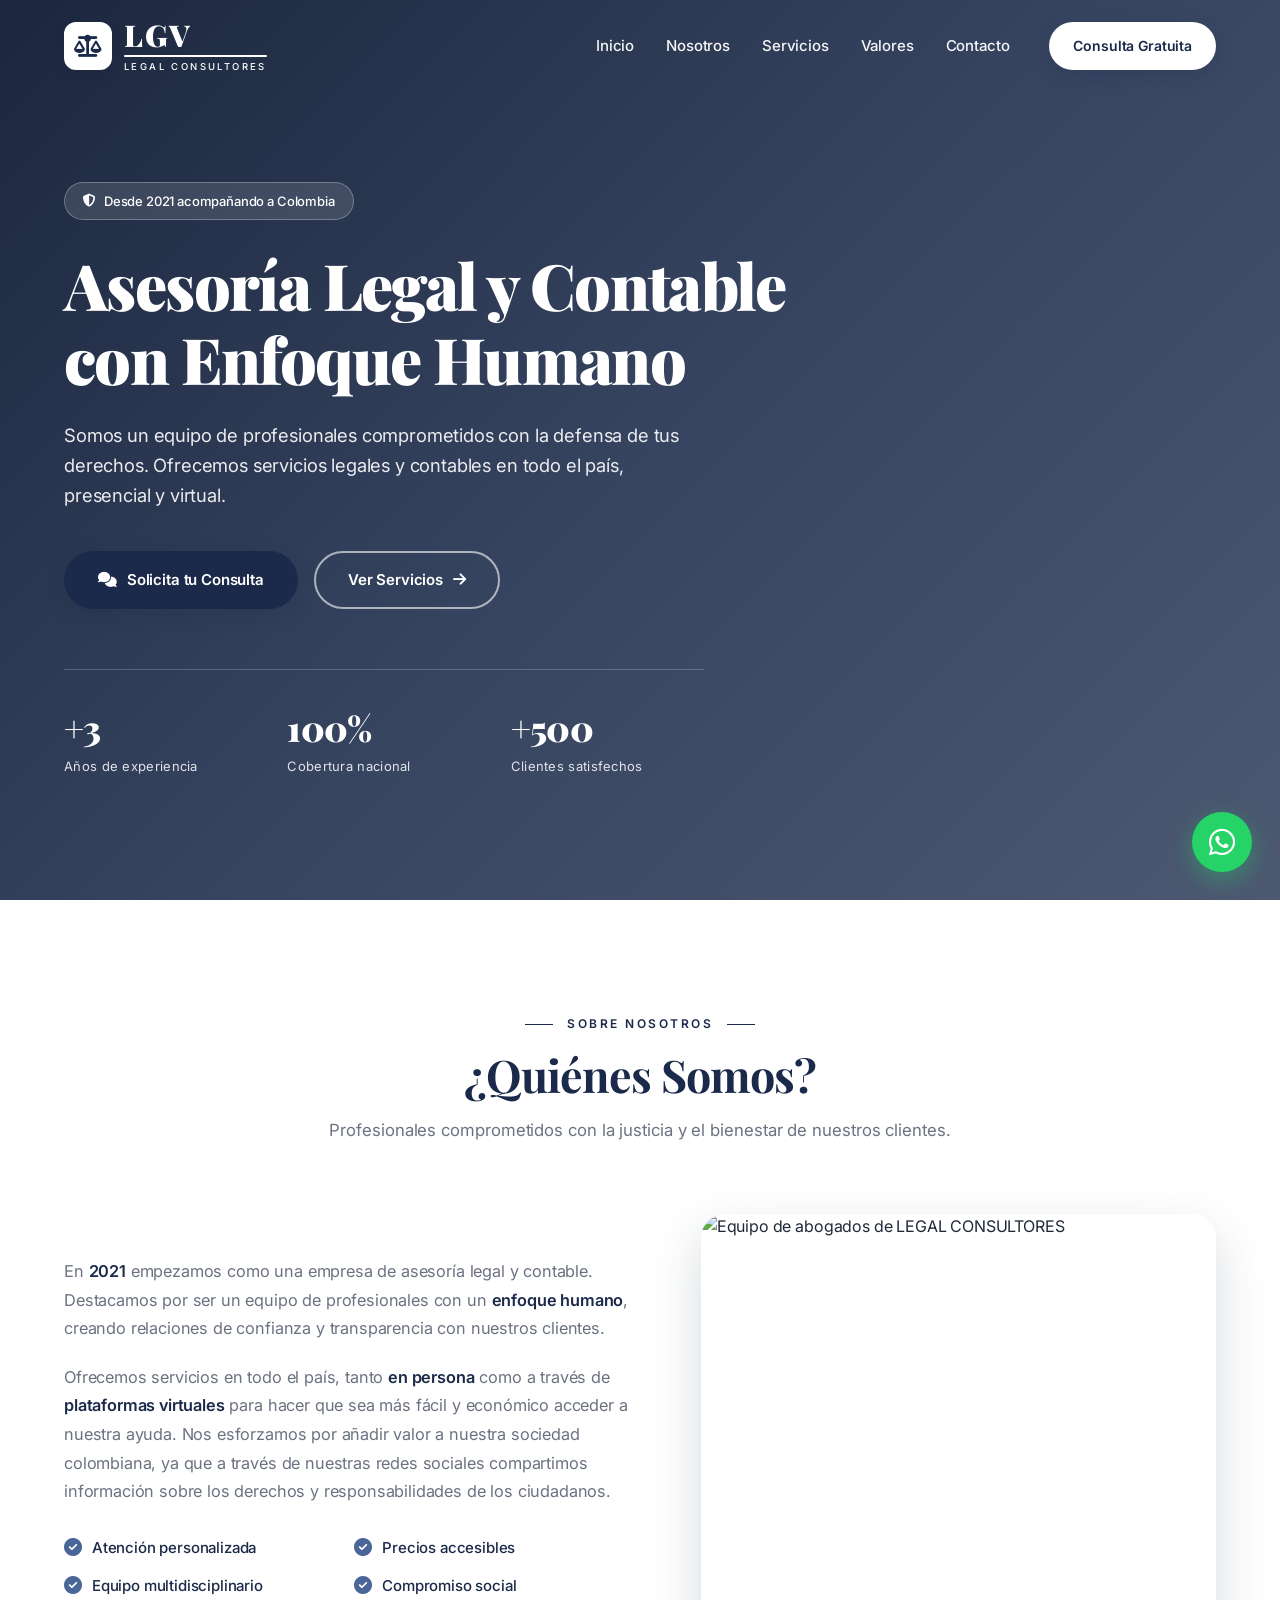
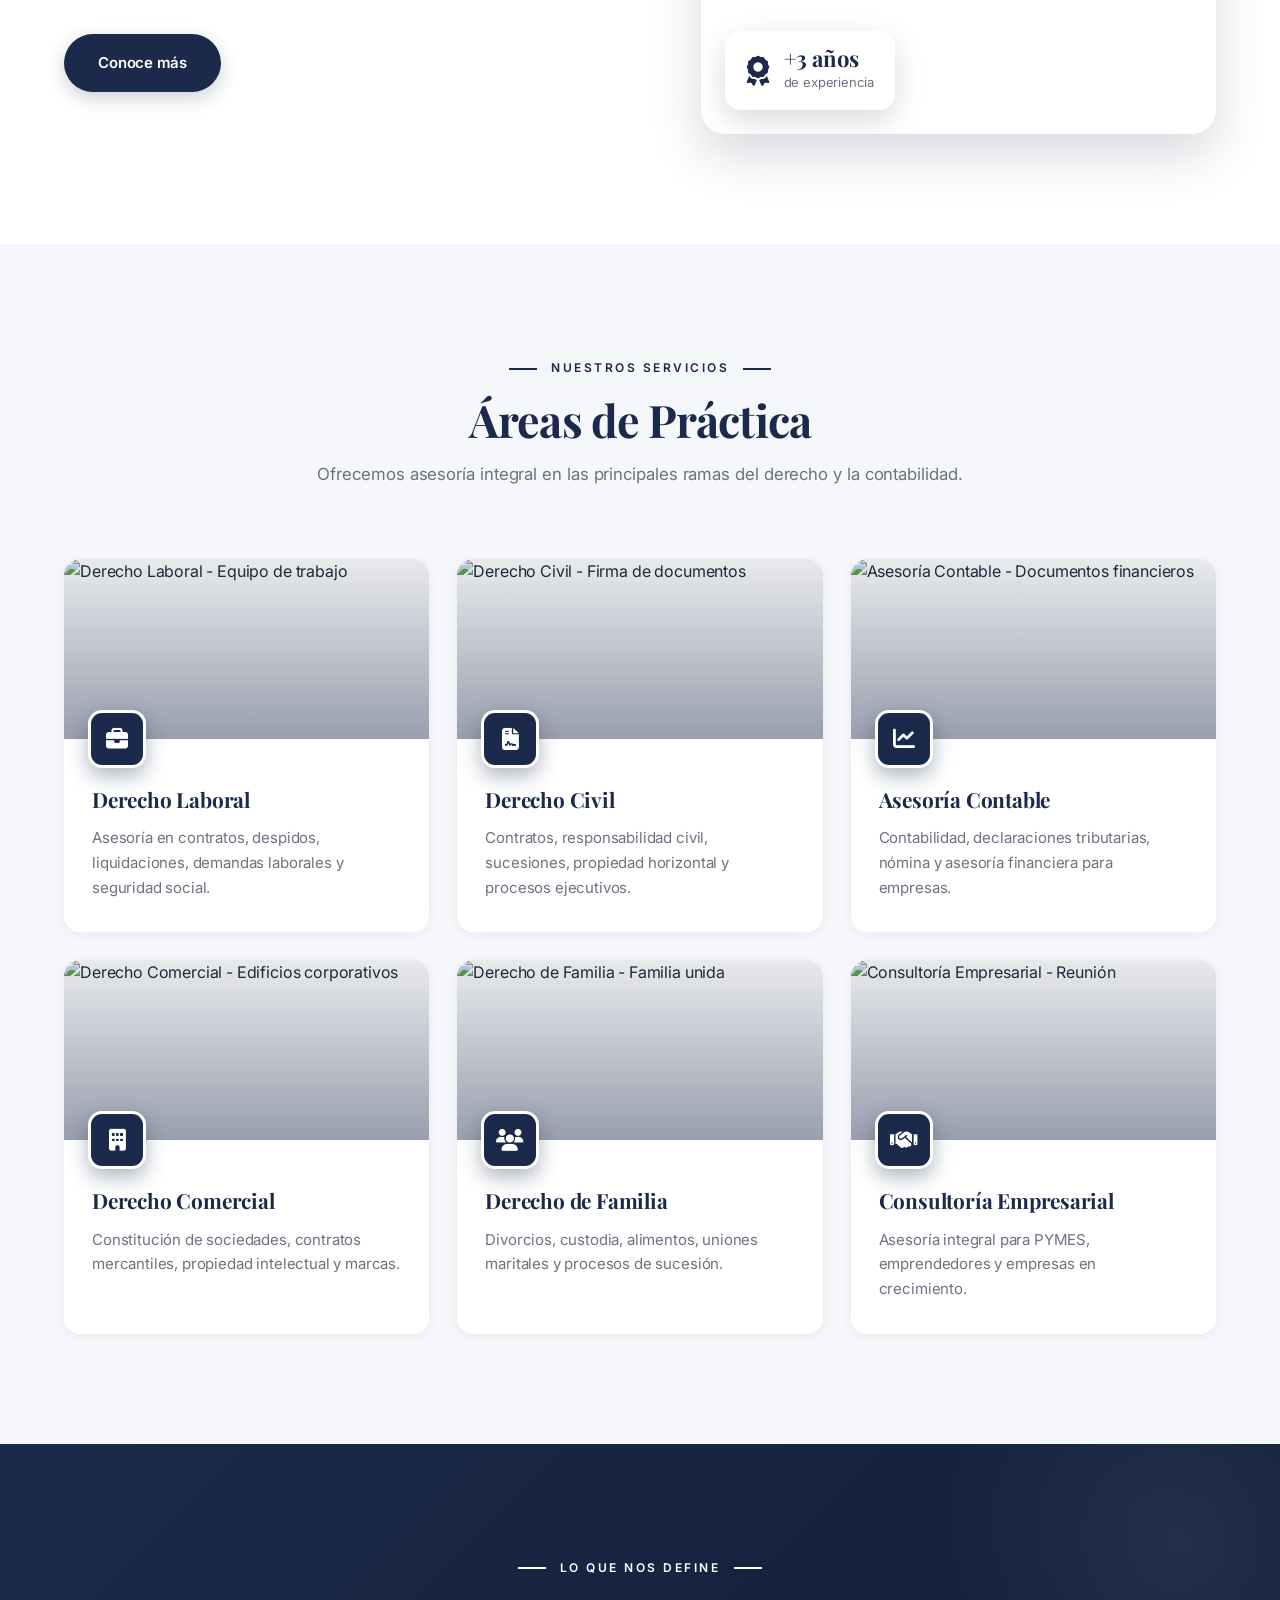
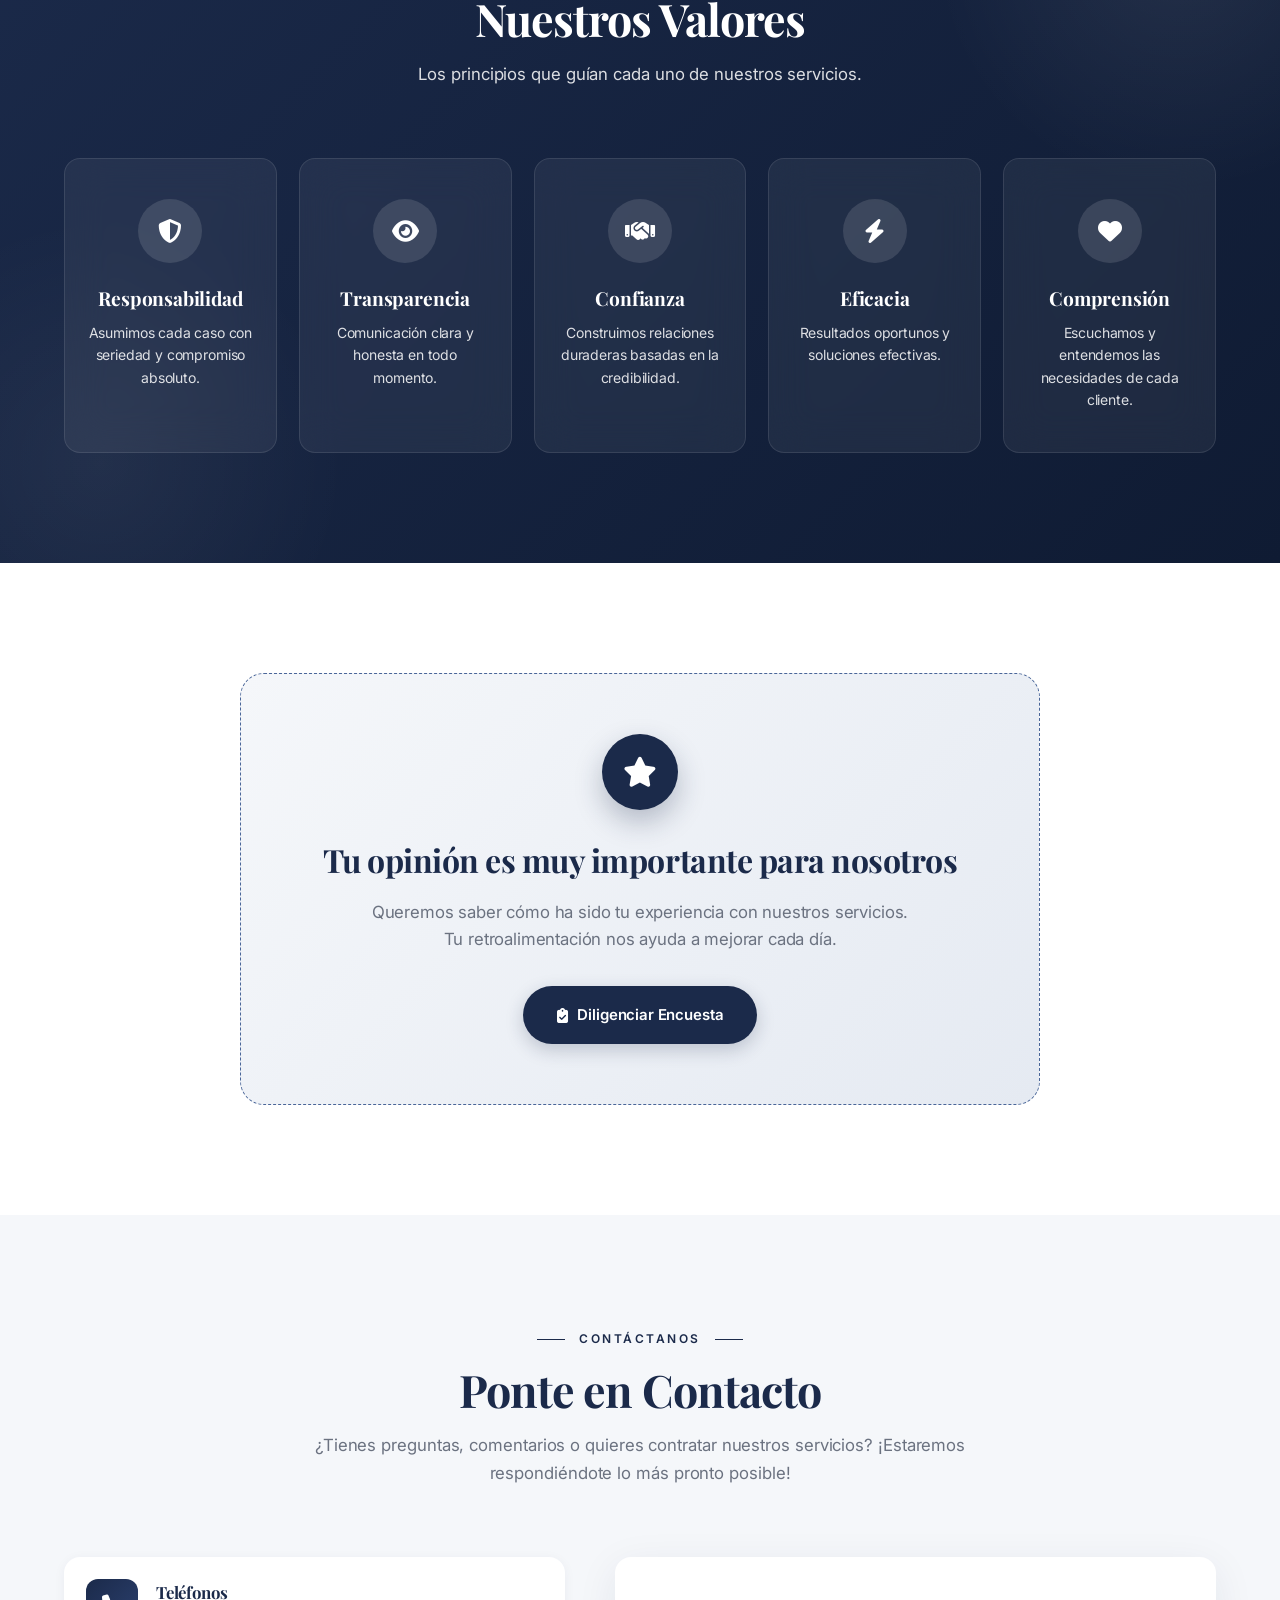
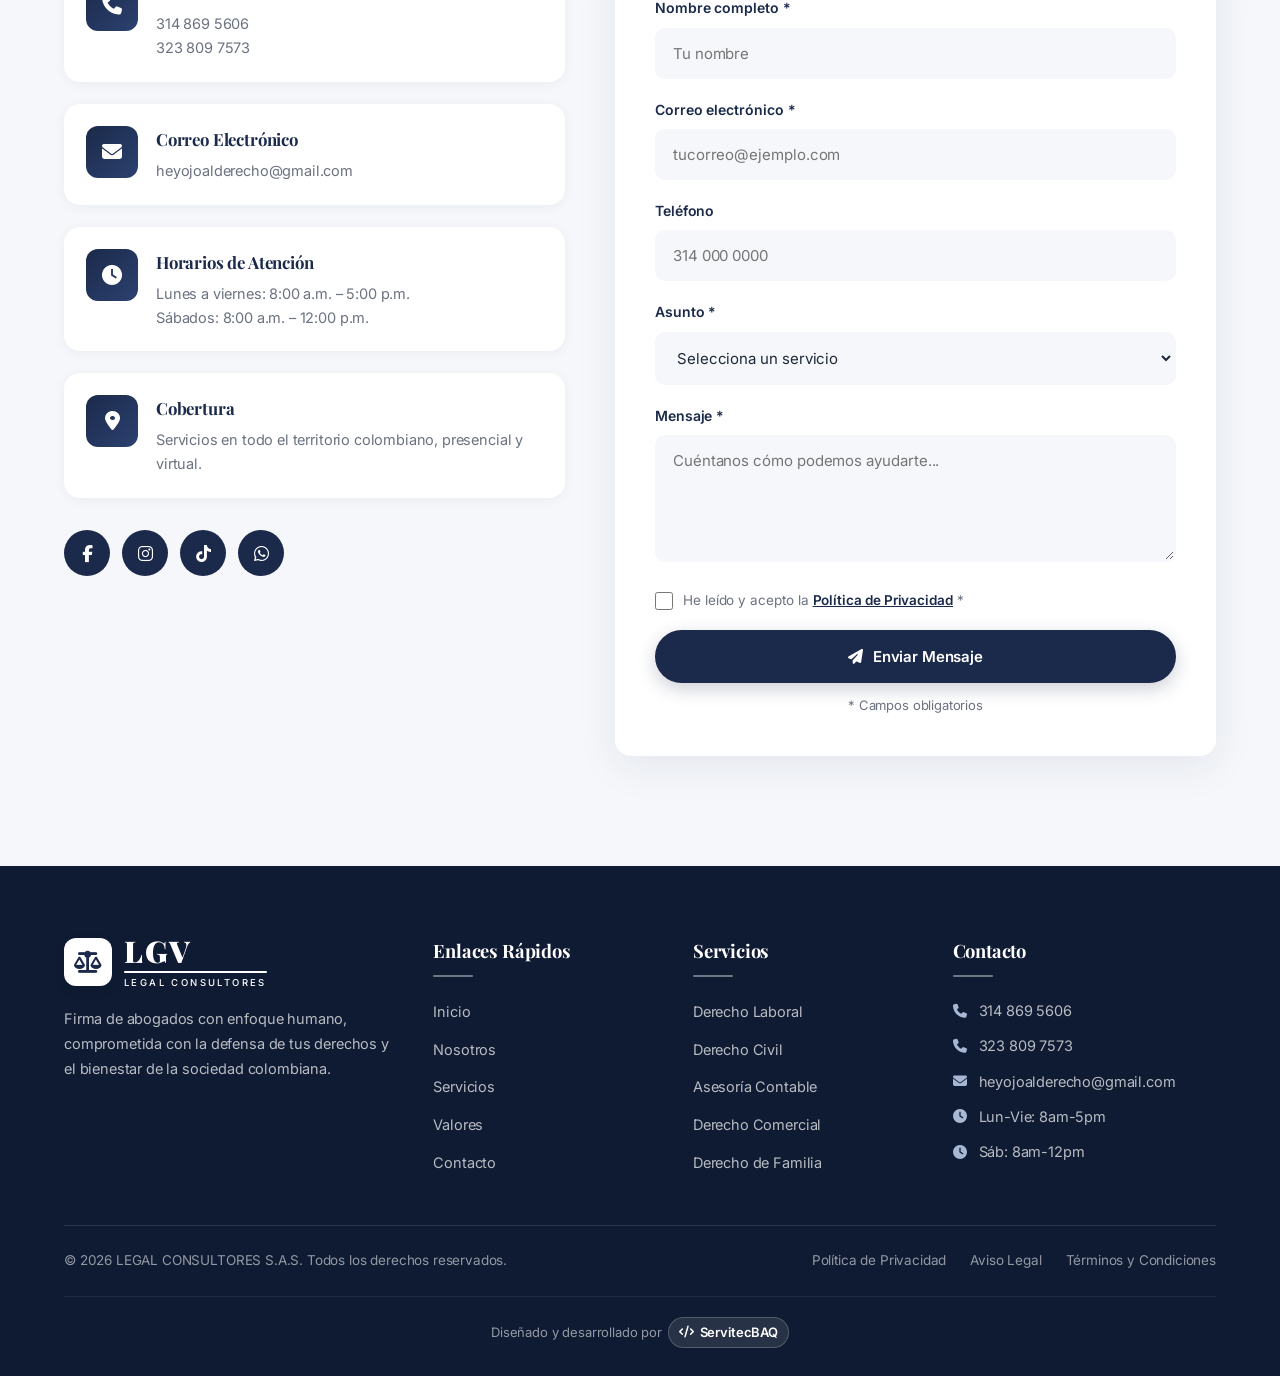
==== commit c9fbbdba: "Updated" ====
--- a/index.html
+++ b/index.html
@@ -2,60 +2,39 @@
 <html lang="es">
 <head>
     <meta charset="UTF-8">
-    <meta name="viewport" content="width=device-width, initial-scale=1.0">
+    <meta name="viewport" content="width=device-width, initial-scale=1.0, viewport-fit=cover">
     <meta name="description" content="LEGAL CONSULTORES S.A.S - Firma de abogados con enfoque humano. Asesoría legal y contable en toda Colombia. Consulta gratuita.">
     <meta name="keywords" content="abogados Colombia, asesoría legal, asesoría contable, consultores legales, derecho laboral, derecho civil">
     <meta name="author" content="LEGAL CONSULTORES S.A.S">
+    <meta name="theme-color" content="#1B2A4A">
     <title>LEGAL CONSULTORES S.A.S | Asesoría Legal y Contable en Colombia</title>
-    
+
     <!-- Favicon -->
     <link rel="icon" type="image/svg+xml" href="favicon.svg">
-    <link rel="alternate icon" href="favicon.ico">
-    <link rel="apple-touch-icon" href="favicon.svg">
-
-    <!-- Google Fonts -->
+
+    <!-- Fuentes (fallback para Apple Fonts) -->
     <link rel="preconnect" href="https://fonts.googleapis.com">
     <link rel="preconnect" href="https://fonts.gstatic.com" crossorigin>
-    <link href="https://fonts.googleapis.com/css2?family=Playfair+Display:wght@600;700;900&family=Inter:wght@300;400;500;600;700&display=swap" rel="stylesheet">
-    
+    <link href="https://fonts.googleapis.com/css2?family=Playfair+Display:wght@700;900&family=Inter:wght@300;400;500;600;700&display=swap" rel="stylesheet">
+
     <!-- Font Awesome -->
     <link rel="stylesheet" href="https://cdnjs.cloudflare.com/ajax/libs/font-awesome/6.4.0/css/all.min.css">
-    
+
     <!-- Styles -->
     <link rel="stylesheet" href="styles.css">
-
-    <!-- Open Graph / Facebook / WhatsApp -->
-    <meta property="og:type" content="website">
-    <meta property="og:url" content="https://lgvlegalconsultores.com/">
-    <meta property="og:title" content="LEGAL CONSULTORES S.A.S | Asesoría Legal y Contable">
-    <meta property="og:description" content="Firma de abogados con enfoque humano. Asesoría legal y contable en toda Colombia. Consulta gratuita.">
-    <meta property="og:image" content="https://lgvlegalconsultores.com/images/og-image.jpg">
-    <meta property="og:locale" content="es_CO">
-    <meta property="og:site_name" content="LEGAL CONSULTORES S.A.S">
-
-    <!-- Twitter -->
-    <meta name="twitter:card" content="summary_large_image">
-    <meta name="twitter:title" content="LEGAL CONSULTORES S.A.S">
-    <meta name="twitter:description" content="Asesoría legal y contable con enfoque humano en toda Colombia.">
-    <meta name="twitter:image" content="https://lgvlegalconsultores.com/images/og-image.jpg">
-
-    <!-- Canonical -->
-    <link rel="canonical" href="https://lgvlegalconsultores.com/">
-
-    <!-- Theme color -->
-    <meta name="theme-color" content="#1B2A4A">
 </head>
 <body>
 
     <!-- ===== HEADER ===== -->
     <header class="header" id="header">
         <div class="container header__container">
-            <a href="#inicio" class="logo">
+            <a href="#inicio" class="logo" aria-label="LGV Legal Consultores - Inicio">
                 <span class="logo__icon"><i class="fas fa-balance-scale"></i></span>
-                <div class="logo__text">
+                <span class="logo__text">
                     <span class="logo__title">LGV</span>
-                    <span class="logo__subtitle">Legal Consultores</span>
-                </div>
+                    <span class="logo__divider"></span>
+                    <span class="logo__subtitle">LEGAL CONSULTORES</span>
+                </span>
             </a>
 
             <nav class="nav" id="nav">
@@ -69,17 +48,19 @@
                 <a href="#contacto" class="btn btn--primary nav__cta">Consulta Gratuita</a>
             </nav>
 
-            <button class="nav-toggle" id="navToggle" aria-label="Abrir menú">
+            <button class="nav-toggle" id="navToggle" aria-label="Abrir menú" aria-expanded="false">
                 <span></span><span></span><span></span>
             </button>
         </div>
     </header>
+
+    <!-- Overlay menú móvil -->
+    <div class="nav-overlay" id="navOverlay"></div>
 
     <!-- ===== HERO ===== -->
     <section class="hero" id="inicio">
         <div class="hero__overlay"></div>
         <div class="container hero__container">
-            
             <div class="hero__content">
                 <span class="hero__badge">
                     <i class="fas fa-shield-alt"></i> Desde 2021 acompañando a Colombia
@@ -88,7 +69,7 @@
                     Asesoría Legal y Contable con <span class="highlight">Enfoque Humano</span>
                 </h1>
                 <p class="hero__subtitle">
-                    Somos un equipo de profesionales comprometidos con la defensa de tus derechos. 
+                    Somos un equipo de profesionales comprometidos con la defensa de tus derechos.
                     Ofrecemos servicios legales y contables en todo el país, presencial y virtual.
                 </p>
                 <div class="hero__buttons">
@@ -131,15 +112,15 @@
             <div class="about__grid">
                 <div class="about__content">
                     <p class="about__text">
-                        En <strong>2021</strong> empezamos como una empresa de asesoría legal y contable. 
-                        Destacamos por ser un equipo de profesionales con un <strong>enfoque humano</strong>, 
+                        En <strong>2021</strong> empezamos como una empresa de asesoría legal y contable.
+                        Destacamos por ser un equipo de profesionales con un <strong>enfoque humano</strong>,
                         creando relaciones de confianza y transparencia con nuestros clientes.
                     </p>
                     <p class="about__text">
-                        Ofrecemos servicios en todo el país, tanto <strong>en persona</strong> como a través de 
-                        <strong>plataformas virtuales</strong> para hacer que sea más fácil y económico acceder 
-                        a nuestra ayuda. Nos esforzamos por añadir valor a nuestra sociedad colombiana, ya que 
-                        a través de nuestras redes sociales compartimos información sobre los derechos y 
+                        Ofrecemos servicios en todo el país, tanto <strong>en persona</strong> como a través de
+                        <strong>plataformas virtuales</strong> para hacer que sea más fácil y económico acceder
+                        a nuestra ayuda. Nos esforzamos por añadir valor a nuestra sociedad colombiana, ya que
+                        a través de nuestras redes sociales compartimos información sobre los derechos y
                         responsabilidades de los ciudadanos.
                     </p>
 
@@ -155,7 +136,7 @@
 
                 <div class="about__image">
                     <div class="about__image-wrapper">
-                        <img src="https://images.unsplash.com/photo-1589829545856-d10d557cf95f?w=800&q=80" 
+                        <img src="https://images.unsplash.com/photo-1589829545856-d10d557cf95f?w=900&q=80"
                              alt="Equipo de abogados de LEGAL CONSULTORES" loading="lazy">
                         <div class="about__badge">
                             <i class="fas fa-award"></i>
@@ -180,56 +161,115 @@
                     Ofrecemos asesoría integral en las principales ramas del derecho y la contabilidad.
                 </p>
             </div>
-
             <div class="services__grid">
-                <article class="service-card">
-                    <div class="service-card__icon"><i class="fas fa-briefcase"></i></div>
-                    <h3 class="service-card__title">Derecho Laboral</h3>
-                    <p class="service-card__text">
-                        Asesoría en contratos, despidos, liquidaciones, demandas laborales y seguridad social.
-                    </p>
-                </article>
-
-                <article class="service-card">
-                    <div class="service-card__icon"><i class="fas fa-file-contract"></i></div>
-                    <h3 class="service-card__title">Derecho Civil</h3>
-                    <p class="service-card__text">
-                        Contratos, responsabilidad civil, sucesiones, propiedad horizontal y procesos ejecutivos.
-                    </p>
-                </article>
-
-                <article class="service-card">
-                    <div class="service-card__icon"><i class="fas fa-chart-line"></i></div>
-                    <h3 class="service-card__title">Asesoría Contable</h3>
-                    <p class="service-card__text">
-                        Contabilidad, declaraciones tributarias, nómina y asesoría financiera para empresas.
-                    </p>
-                </article>
-
-                <article class="service-card">
-                    <div class="service-card__icon"><i class="fas fa-building"></i></div>
-                    <h3 class="service-card__title">Derecho Comercial</h3>
-                    <p class="service-card__text">
-                        Constitución de sociedades, contratos mercantiles, propiedad intelectual y marcas.
-                    </p>
-                </article>
-
-                <article class="service-card">
-                    <div class="service-card__icon"><i class="fas fa-users"></i></div>
-                    <h3 class="service-card__title">Derecho de Familia</h3>
-                    <p class="service-card__text">
-                        Divorcios, custodia, alimentos, uniones maritales y procesos de sucesión.
-                    </p>
-                </article>
-
-                <article class="service-card">
-                    <div class="service-card__icon"><i class="fas fa-handshake"></i></div>
-                    <h3 class="service-card__title">Consultoría Empresarial</h3>
-                    <p class="service-card__text">
-                        Asesoría integral para PYMES, emprendedores y empresas en crecimiento.
-                    </p>
-                </article>
-            </div>
+    <!-- Derecho Laboral -->
+    <article class="service-card">
+        <div class="service-card__image">
+            <div class="service-card__slider">
+                <img src="https://images.unsplash.com/photo-1521737711867-e3b97375f902?w=700&q=80" alt="Derecho Laboral - Equipo de trabajo" loading="lazy" class="active">
+                <img src="https://images.unsplash.com/photo-1521791136064-7986c2920216?w=700&q=80" alt="Derecho Laboral - Contrato laboral" loading="lazy">
+                <img src="https://images.unsplash.com/photo-1454165804606-c3d57bc86b40?w=700&q=80" alt="Derecho Laboral - Reunión de negocios" loading="lazy">
+            </div>
+        </div>
+        <div class="service-card__icon"><i class="fas fa-briefcase"></i></div>
+        <div class="service-card__body">
+            <h3 class="service-card__title">Derecho Laboral</h3>
+            <p class="service-card__text">
+                Asesoría en contratos, despidos, liquidaciones, demandas laborales y seguridad social.
+            </p>
+        </div>
+    </article>
+
+    <!-- Derecho Civil -->
+    <article class="service-card">
+        <div class="service-card__image">
+            <div class="service-card__slider">
+                <img src="https://images.unsplash.com/photo-1450101499163-c8848c66ca85?w=700&q=80" alt="Derecho Civil - Firma de documentos" loading="lazy" class="active">
+                <img src="https://images.unsplash.com/photo-1589391886645-d51941baf7fb?w=700&q=80" alt="Derecho Civil - Contratos legales" loading="lazy">
+                <img src="https://images.unsplash.com/photo-1505664194779-8beaceb93744?w=700&q=80" alt="Derecho Civil - Libros de derecho" loading="lazy">
+            </div>
+        </div>
+        <div class="service-card__icon"><i class="fas fa-file-contract"></i></div>
+        <div class="service-card__body">
+            <h3 class="service-card__title">Derecho Civil</h3>
+            <p class="service-card__text">
+                Contratos, responsabilidad civil, sucesiones, propiedad horizontal y procesos ejecutivos.
+            </p>
+        </div>
+    </article>
+
+    <!-- Asesoría Contable -->
+    <article class="service-card">
+        <div class="service-card__image">
+            <div class="service-card__slider">
+                <img src="https://images.unsplash.com/photo-1554224155-6726b3ff858f?w=700&q=80" alt="Asesoría Contable - Documentos financieros" loading="lazy" class="active">
+                <img src="https://images.unsplash.com/photo-1554224154-26032ffc0d07?w=700&q=80" alt="Asesoría Contable - Cálculos y análisis" loading="lazy">
+                <img src="https://images.unsplash.com/photo-1454165804606-c3d57bc86b40?w=700&q=80" alt="Asesoría Contable - Reporte financiero" loading="lazy">
+            </div>
+        </div>
+        <div class="service-card__icon"><i class="fas fa-chart-line"></i></div>
+        <div class="service-card__body">
+            <h3 class="service-card__title">Asesoría Contable</h3>
+            <p class="service-card__text">
+                Contabilidad, declaraciones tributarias, nómina y asesoría financiera para empresas.
+            </p>
+        </div>
+    </article>
+
+    <!-- Derecho Comercial -->
+    <article class="service-card">
+        <div class="service-card__image">
+            <div class="service-card__slider">
+                <img src="https://images.unsplash.com/photo-1486406146926-c627a92ad1ab?w=700&q=80" alt="Derecho Comercial - Edificios corporativos" loading="lazy" class="active">
+                <img src="https://images.unsplash.com/photo-1454165804606-c3d57bc86b40?w=700&q=80" alt="Derecho Comercial - Reunión de negocios" loading="lazy">
+                <img src="https://images.unsplash.com/photo-1551836022-d5d88e9218df?w=700&q=80" alt="Derecho Comercial - Sociedad mercantil" loading="lazy">
+            </div>
+        </div>
+        <div class="service-card__icon"><i class="fas fa-building"></i></div>
+        <div class="service-card__body">
+            <h3 class="service-card__title">Derecho Comercial</h3>
+            <p class="service-card__text">
+                Constitución de sociedades, contratos mercantiles, propiedad intelectual y marcas.
+            </p>
+        </div>
+    </article>
+
+    <!-- Derecho de Familia -->
+    <article class="service-card">
+        <div class="service-card__image">
+            <div class="service-card__slider">
+                <img src="https://images.unsplash.com/photo-1511895426328-dc8714191300?w=700&q=80" alt="Derecho de Familia - Familia unida" loading="lazy" class="active">
+                <img src="https://images.unsplash.com/photo-1609220136736-443140cffec6?w=700&q=80" alt="Derecho de Familia - Padres e hijos" loading="lazy">
+                <img src="https://images.unsplash.com/photo-1591604466107-ec97de577aff?w=700&q=80" alt="Derecho de Familia - Unión familiar" loading="lazy">
+            </div>
+        </div>
+        <div class="service-card__icon"><i class="fas fa-users"></i></div>
+        <div class="service-card__body">
+            <h3 class="service-card__title">Derecho de Familia</h3>
+            <p class="service-card__text">
+                Divorcios, custodia, alimentos, uniones maritales y procesos de sucesión.
+            </p>
+        </div>
+    </article>
+
+    <!-- Consultoría Empresarial -->
+    <article class="service-card">
+        <div class="service-card__image">
+            <div class="service-card__slider">
+                <img src="https://images.unsplash.com/photo-1556761175-b413da4baf72?w=700&q=80" alt="Consultoría Empresarial - Reunión" loading="lazy" class="active">
+                <img src="https://images.unsplash.com/photo-1542744173-8e7e53415bb0?w=700&q=80" alt="Consultoría Empresarial - Presentación" loading="lazy">
+                <img src="https://images.unsplash.com/photo-1552664730-d307ca884978?w=700&q=80" alt="Consultoría Empresarial - Estrategia" loading="lazy">
+            </div>
+        </div>
+        <div class="service-card__icon"><i class="fas fa-handshake"></i></div>
+        <div class="service-card__body">
+            <h3 class="service-card__title">Consultoría Empresarial</h3>
+            <p class="service-card__text">
+                Asesoría integral para PYMES, emprendedores y empresas en crecimiento.
+            </p>
+        </div>
+    </article>
+</div>
         </div>
     </section>
 
@@ -285,7 +325,7 @@
                 <div class="survey__icon"><i class="fas fa-star"></i></div>
                 <h2 class="survey__title">Tu opinión es muy importante para nosotros</h2>
                 <p class="survey__text">
-                    Queremos saber cómo ha sido tu experiencia con nuestros servicios. 
+                    Queremos saber cómo ha sido tu experiencia con nuestros servicios.
                     Tu retroalimentación nos ayuda a mejorar cada día.
                 </p>
                 <a href="https://docs.google.com/forms/d/e/1FAIpQLSfSvcBkOB14gTk9qfmu-XFKA4auaKduAy7Q8Je4lbOiNxJfGg/viewform?pli=1" class="btn btn--primary" target="_blank" rel="noopener">
@@ -302,19 +342,18 @@
                 <span class="section__tag">Contáctanos</span>
                 <h2 class="section__title">Ponte en Contacto</h2>
                 <p class="section__subtitle">
-                    ¿Tienes preguntas, comentarios o quieres contratar nuestros servicios? 
+                    ¿Tienes preguntas, comentarios o quieres contratar nuestros servicios?
                     ¡Estaremos respondiéndote lo más pronto posible!
                 </p>
             </div>
 
             <div class="contact__grid">
-                <!-- Información de contacto -->
                 <div class="contact__info">
                     <div class="contact__item">
                         <div class="contact__item-icon"><i class="fas fa-phone"></i></div>
                         <div>
                             <h4>Teléfonos</h4>
-                            <a href="tel:3148695606">314 869 5606</a><br>
+                            <a href="tel:3148695606">314 869 5606</a>
                             <a href="tel:3238097573">323 809 7573</a>
                         </div>
                     </div>
@@ -345,15 +384,18 @@
                     </div>
 
                     <div class="contact__social">
-                        <a href="https://www.facebook.com/Heyojoalderecho%20" aria-label="Facebook"><i class="fab fa-facebook-f"></i></a>
-                        <a href="https://www.instagram.com/lgvlegalconsultores/" aria-label="Instagram"><i class="fab fa-instagram"></i></a>
-                        <a href="https://www.tiktok.com/@lgv.legal.consult" aria-label="TikTok"><i class="fab fa-tiktok"></i></a>
-                        <a href="https://wa.link/cxgte7" aria-label="WhatsApp"><i class="fab fa-whatsapp"></i></a>
-                    </div>
-                </div>
-
-                <!-- Formulario -->
-                <form class="contact__form" id="contactForm" action="#" method="POST">
+                        <a href="https://www.facebook.com/Heyojoalderecho" aria-label="Facebook" target="_blank" rel="noopener"><i class="fab fa-facebook-f"></i></a>
+                        <a href="https://www.instagram.com/lgvlegalconsultores/" aria-label="Instagram" target="_blank" rel="noopener"><i class="fab fa-instagram"></i></a>
+                        <a href="https://www.tiktok.com/@lgv.legal.consult" aria-label="TikTok" target="_blank" rel="noopener"><i class="fab fa-tiktok"></i></a>
+                        <a href="https://wa.link/cxgte7" aria-label="WhatsApp" target="_blank" rel="noopener"><i class="fab fa-whatsapp"></i></a>
+                    </div>
+                </div>
+
+                <form class="contact__form" id="contactForm" method="POST">
+                    <input type="hidden" name="access_key" value="TU_ACCESS_KEY_AQUI">
+                    <input type="hidden" name="subject" value="Nueva consulta desde el sitio web - LGV Legal Consultores">
+                    <input type="hidden" name="from_name" value="LGV Legal Consultores">
+
                     <div class="form-group">
                         <label for="nombre">Nombre completo *</label>
                         <input type="text" id="nombre" name="nombre" required placeholder="Tu nombre">
@@ -388,6 +430,13 @@
                         <textarea id="mensaje" name="mensaje" rows="5" required placeholder="Cuéntanos cómo podemos ayudarte..."></textarea>
                     </div>
 
+                    <div class="form-group form-group--checkbox">
+                        <input type="checkbox" id="privacidad" name="privacidad" required>
+                        <label for="privacidad">
+                            He leído y acepto la <a href="politica-privacidad.html" target="_blank">Política de Privacidad</a> *
+                        </label>
+                    </div>
+
                     <button type="submit" class="btn btn--primary btn--block">
                         <i class="fas fa-paper-plane"></i> Enviar Mensaje
                     </button>
@@ -404,13 +453,14 @@
                 <div class="footer__col">
                     <div class="logo logo--light">
                         <span class="logo__icon"><i class="fas fa-balance-scale"></i></span>
-                        <div class="logo__text">
+                        <span class="logo__text">
                             <span class="logo__title">LGV</span>
-                            <span class="logo__subtitle">Legal Consultores</span>
-                        </div>
+                            <span class="logo__divider"></span>
+                            <span class="logo__subtitle">LEGAL CONSULTORES</span>
+                        </span>
                     </div>
                     <p class="footer__text">
-                        Firma de abogados con enfoque humano, comprometida con la defensa 
+                        Firma de abogados con enfoque humano, comprometida con la defensa
                         de tus derechos y el bienestar de la sociedad colombiana.
                     </p>
                 </div>
@@ -457,70 +507,123 @@
                     <li><a href="terminos-condiciones.html">Términos y Condiciones</a></li>
                 </ul>
             </div>
-        </div>
-        <div class="footer__credit">
-            <p>
-                Diseñado y desarrollado por
-                <a href="https://servitecbaq.com" target="_blank" rel="noopener" class="footer__credit-link">
-                    <i class="fas fa-code"></i> ServitecBAQ
-                </a>
-            </p>
+
+            <div class="footer__credit">
+                <p>
+                    Diseñado y desarrollado por
+                    <a href="https://servitecbaq.com" target="_blank" rel="noopener" class="footer__credit-link">
+                        <i class="fas fa-code"></i> ServitecBAQ
+                    </a>
+                </p>
+            </div>
         </div>
     </footer>
 
-    <!-- Botón WhatsApp flotante -->
+    <!-- WhatsApp flotante -->
     <a href="https://wa.me/573148695606" class="whatsapp-float" target="_blank" rel="noopener" aria-label="Contactar por WhatsApp">
         <i class="fab fa-whatsapp"></i>
     </a>
 
-    <!-- Botón volver arriba -->
+    <!-- Volver arriba -->
     <button class="back-to-top" id="backToTop" aria-label="Volver arriba">
         <i class="fas fa-arrow-up"></i>
     </button>
+
+    <!-- Scripts -->
     <script src="js/form.js"></script>
-<script>
-    // Año dinámico
-    document.getElementById('year').textContent = new Date().getFullYear();
-
-    // Menú móvil
-    const navToggle = document.getElementById('navToggle');
-    const nav = document.getElementById('nav');
-    navToggle.addEventListener('click', () => {
-        nav.classList.toggle('nav--open');
-        navToggle.classList.toggle('nav-toggle--active');
-    });
-
-    document.querySelectorAll('.nav__link, .nav__cta').forEach(link => {
-        link.addEventListener('click', () => {
+    <script>
+        // Año dinámico
+        document.getElementById('year').textContent = new Date().getFullYear();
+
+        // Menú móvil
+        const navToggle = document.getElementById('navToggle');
+        const nav = document.getElementById('nav');
+        const navOverlay = document.getElementById('navOverlay');
+
+        function openMenu() {
+            nav.classList.add('nav--open');
+            navToggle.classList.add('nav-toggle--active');
+            navOverlay.classList.add('nav-overlay--visible');
+            navToggle.setAttribute('aria-expanded', 'true');
+            document.body.style.overflow = 'hidden';
+        }
+        function closeMenu() {
             nav.classList.remove('nav--open');
             navToggle.classList.remove('nav-toggle--active');
+            navOverlay.classList.remove('nav-overlay--visible');
+            navToggle.setAttribute('aria-expanded', 'false');
+            document.body.style.overflow = '';
+        }
+        navToggle.addEventListener('click', () => {
+            nav.classList.contains('nav--open') ? closeMenu() : openMenu();
         });
+        navOverlay.addEventListener('click', closeMenu);
+        document.querySelectorAll('.nav__link, .nav__cta').forEach(link => {
+            link.addEventListener('click', closeMenu);
+        });
+        document.addEventListener('keydown', (e) => {
+            if (e.key === 'Escape') closeMenu();
+        });
+
+        // Header scroll
+        const header = document.getElementById('header');
+        window.addEventListener('scroll', () => {
+            header.classList.toggle('header--scrolled', window.scrollY > 50);
+        }, { passive: true });
+
+        // Volver arriba
+        const backToTop = document.getElementById('backToTop');
+        window.addEventListener('scroll', () => {
+            backToTop.classList.toggle('back-to-top--visible', window.scrollY > 400);
+        }, { passive: true });
+        backToTop.addEventListener('click', () => {
+            window.scrollTo({ top: 0, behavior: 'smooth' });
+        });
+
+        // Animación scroll reveal
+        const observer = new IntersectionObserver((entries) => {
+            entries.forEach(entry => {
+                if (entry.isIntersecting) {
+                    entry.target.classList.add('visible');
+                    observer.unobserve(entry.target);
+                }
+            });
+        }, { threshold: 0.1, rootMargin: '0px 0px -50px 0px' });
+
+        document.querySelectorAll('.section__header, .service-card, .value-card, .about__content, .about__image, .contact__info, .contact__form')
+            .forEach(el => observer.observe(el));
+    </script>
+<script>
+/* ===== CARRUSEL AUTOMÁTICO DE IMÁGENES ===== */
+document.addEventListener('DOMContentLoaded', () => {
+    const sliders = document.querySelectorAll('.service-card__slider');
+    
+    // Respeta preferencias de accesibilidad
+    if (window.matchMedia('(prefers-reduced-motion: reduce)').matches) return;
+    
+    sliders.forEach((slider, index) => {
+        const images = slider.querySelectorAll('img');
+        if (images.length < 2) return;
+        
+        let currentIndex = 0;
+        
+        // Tiempo inicial aleatorio para que no cambien todas a la vez
+        const initialDelay = index * 800;
+        
+        setTimeout(() => {
+            setInterval(() => {
+                // Quitar active de la actual
+                images[currentIndex].classList.remove('active');
+                
+                // Siguiente imagen
+                currentIndex = (currentIndex + 1) % images.length;
+                
+                // Poner active a la nueva
+                images[currentIndex].classList.add('active');
+            }, 4000); // Cambia cada 4 segundos
+        }, initialDelay);
     });
-
-    // Header con scroll
-    const header = document.getElementById('header');
-    window.addEventListener('scroll', () => {
-        header.classList.toggle('header--scrolled', window.scrollY > 50);
-    });
-
-    // Botón volver arriba
-    const backToTop = document.getElementById('backToTop');
-    window.addEventListener('scroll', () => {
-        backToTop.classList.toggle('back-to-top--visible', window.scrollY > 400);
-    });
-    backToTop.addEventListener('click', () => {
-        window.scrollTo({ top: 0, behavior: 'smooth' });
-    });
-
-    // Scroll reveal
-    const observer = new IntersectionObserver((entries) => {
-        entries.forEach(entry => {
-            if (entry.isIntersecting) entry.target.classList.add('visible');
-        });
-    }, { threshold: 0.1 });
-
-    document.querySelectorAll('.section__header, .service-card, .value-card, .about__content, .about__image, .contact__info, .contact__form')
-        .forEach(el => observer.observe(el));
+});
 </script>
 </body>
 </html>
--- a/styles.css
+++ b/styles.css
@@ -1,33 +1,53 @@
 /* ============================================
    LEGAL CONSULTORES S.A.S - Stylesheet
+   Paleta: Azul + Blanco + Gris
+   Fuentes: Apple System Fonts (SF Pro)
    ============================================ */
 
 /* ===== VARIABLES ===== */
 :root {
+    /* ===== AZULES ===== */
     --color-primary: #1B2A4A;
     --color-primary-dark: #0F1B33;
     --color-primary-light: #2C4170;
-    --color-accent: #C9A227;
-    --color-accent-light: #E0B93D;
-    --color-text: #2C2C2C;
+    --color-primary-lighter: #4A6699;
+    --color-primary-soft: #A8B8D4;
+    --color-primary-pale: #E5EAF2;
+
+    /* ===== ACENTO ===== */
+    --color-accent: #4A6699;
+    --color-accent-light: #A8B8D4;
+
+    /* ===== TEXTOS ===== */
+    --color-text: #1F2937;
     --color-text-light: #6B7280;
+    --color-text-lighter: #9CA3AF;
+
+    /* ===== FONDOS ===== */
     --color-bg: #FFFFFF;
     --color-bg-alt: #F5F7FA;
+    --color-bg-alt2: #EEF2F7;
     --color-border: #E5E7EB;
     --color-white: #FFFFFF;
 
-    --font-heading: 'Playfair Display', Georgia, serif;
-    --font-body: 'Inter', -apple-system, BlinkMacSystemFont, sans-serif;
-
-    --shadow-sm: 0 2px 8px rgba(0, 0, 0, 0.04);
-    --shadow-md: 0 8px 24px rgba(0, 0, 0, 0.08);
-    --shadow-lg: 0 20px 50px rgba(27, 42, 74, 0.15);
-
-    --radius-sm: 8px;
-    --radius-md: 14px;
+    /* ===== SOMBRAS ===== */
+    --shadow-sm: 0 2px 8px rgba(27, 42, 74, 0.06);
+    --shadow-md: 0 8px 24px rgba(27, 42, 74, 0.10);
+    --shadow-lg: 0 20px 50px rgba(27, 42, 74, 0.18);
+
+    /* ===== FUENTES APPLE SYSTEM ===== */
+    --font-heading: 'Playfair Display', 'New York', Georgia, 'Times New Roman', serif;
+    --font-body: -apple-system, BlinkMacSystemFont, 'SF Pro Text', 'SF Pro Display', 'Helvetica Neue', 'Inter', sans-serif;
+    --font-ui: -apple-system, BlinkMacSystemFont, 'SF Pro Text', 'Helvetica Neue', 'Inter', sans-serif;
+
+    /* ===== RADIOS ===== */
+    --radius-sm: 10px;
+    --radius-md: 16px;
     --radius-lg: 24px;
 
+    /* ===== TRANSICIONES ===== */
     --transition: all 0.3s cubic-bezier(0.4, 0, 0.2, 1);
+    --transition-smooth: all 0.5s cubic-bezier(0.16, 1, 0.3, 1);
     --container: 1200px;
 }
 
@@ -41,32 +61,44 @@
 html {
     scroll-behavior: smooth;
     scroll-padding-top: 90px;
+    overflow-x: hidden;
+    width: 100%;
+    max-width: 100%;
+    -webkit-text-size-adjust: 100%;
 }
 
 body {
     font-family: var(--font-body);
     font-size: 16px;
-    line-height: 1.7;
+    line-height: 1.6;
     color: var(--color-text);
     background: var(--color-bg);
     -webkit-font-smoothing: antialiased;
+    -moz-osx-font-smoothing: grayscale;
     overflow-x: hidden;
-}
-
-img { max-width: 100%; display: block; }
+    width: 100%;
+    max-width: 100%;
+    position: relative;
+    letter-spacing: -0.01em;
+}
+
+img { max-width: 100%; height: auto; display: block; }
 a { text-decoration: none; color: inherit; transition: var(--transition); }
 ul { list-style: none; }
 button { cursor: pointer; border: none; background: none; font-family: inherit; }
 
 /* ===== UTILIDADES ===== */
 .container {
+    width: 100%;
     max-width: var(--container);
     margin: 0 auto;
     padding: 0 24px;
 }
 
 .section {
-    padding: 100px 0;
+    padding: 110px 0;
+    position: relative;
+    overflow: hidden;
 }
 
 .section__header {
@@ -74,8 +106,8 @@
     max-width: 700px;
     margin: 0 auto 70px;
     opacity: 0;
-    transform: translateY(30px);
-    transition: all 0.8s ease;
+    transform: translateY(24px);
+    transition: opacity 0.9s cubic-bezier(0.16, 1, 0.3, 1), transform 0.9s cubic-bezier(0.16, 1, 0.3, 1);
 }
 
 .section__header.visible {
@@ -85,14 +117,14 @@
 
 .section__tag {
     display: inline-block;
-    font-size: 13px;
-    font-weight: 700;
-    letter-spacing: 2px;
+    font-size: 12px;
+    font-weight: 600;
+    letter-spacing: 2.5px;
     text-transform: uppercase;
-    color: var(--color-accent);
-    margin-bottom: 14px;
+    color: var(--color-primary);
+    margin-bottom: 16px;
     position: relative;
-    padding: 0 20px;
+    padding: 0 22px;
 }
 
 .section__tag::before,
@@ -100,25 +132,26 @@
     content: '';
     position: absolute;
     top: 50%;
-    width: 30px;
-    height: 2px;
-    background: var(--color-accent);
-}
-
-.section__tag::before { left: -25px; }
-.section__tag::after { right: -25px; }
-
-.section__tag--light { color: var(--color-accent-light); }
+    width: 28px;
+    height: 1.5px;
+    background: var(--color-primary);
+}
+
+.section__tag::before { left: -20px; }
+.section__tag::after { right: -20px; }
+
+.section__tag--light { color: var(--color-white); }
 .section__tag--light::before,
-.section__tag--light::after { background: var(--color-accent-light); }
+.section__tag--light::after { background: var(--color-white); }
 
 .section__title {
     font-family: var(--font-heading);
     font-size: clamp(2rem, 4vw, 2.8rem);
     font-weight: 700;
     color: var(--color-primary);
-    line-height: 1.2;
+    line-height: 1.15;
     margin-bottom: 16px;
+    letter-spacing: -0.02em;
 }
 
 .section__title--light { color: var(--color-white); }
@@ -126,12 +159,13 @@
 .section__subtitle {
     font-size: 1.05rem;
     color: var(--color-text-light);
-    line-height: 1.7;
+    line-height: 1.65;
+    letter-spacing: -0.005em;
 }
 
 .section__subtitle--light { color: rgba(255, 255, 255, 0.85); }
 
-.highlight { color: var(--color-accent); }
+.highlight { color: var(--color-white); }
 
 /* ===== BOTONES ===== */
 .btn {
@@ -142,41 +176,43 @@
     padding: 15px 32px;
     font-size: 15px;
     font-weight: 600;
+    font-family: var(--font-ui);
     border-radius: 50px;
     transition: var(--transition);
     cursor: pointer;
     border: 2px solid transparent;
     white-space: nowrap;
+    text-align: center;
+    letter-spacing: -0.01em;
 }
 
 .btn--primary {
-    background: var(--color-accent);
-    color: var(--color-primary);
-    box-shadow: 0 8px 20px rgba(201, 162, 39, 0.3);
+    background: var(--color-primary);
+    color: var(--color-white);
+    box-shadow: 0 6px 18px rgba(27, 42, 74, 0.22);
 }
 
 .btn--primary:hover {
-    background: var(--color-accent-light);
-    transform: translateY(-3px);
-    box-shadow: 0 12px 30px rgba(201, 162, 39, 0.45);
+    background: var(--color-primary-light);
+    color: var(--color-white);
+    transform: translateY(-2px);
+    box-shadow: 0 10px 28px rgba(27, 42, 74, 0.32);
 }
 
 .btn--outline {
     background: transparent;
     color: var(--color-white);
-    border-color: rgba(255, 255, 255, 0.5);
+    border-color: rgba(255, 255, 255, 0.6);
 }
 
 .btn--outline:hover {
     background: var(--color-white);
     color: var(--color-primary);
     border-color: var(--color-white);
-    transform: translateY(-3px);
-}
-
-.btn--block {
-    width: 100%;
-}
+    transform: translateY(-2px);
+}
+
+.btn--block { width: 100%; }
 
 /* ===== HEADER ===== */
 .header {
@@ -188,13 +224,15 @@
     padding: 20px 0;
     transition: var(--transition);
     background: transparent;
+    width: 100%;
 }
 
 .header--scrolled {
-    background: rgba(255, 255, 255, 0.98);
-    backdrop-filter: blur(10px);
-    box-shadow: var(--shadow-sm);
-    padding: 12px 0;
+    background: rgba(255, 255, 255, 0.85);
+    backdrop-filter: saturate(180%) blur(20px);
+    -webkit-backdrop-filter: saturate(180%) blur(20px);
+    box-shadow: 0 1px 0 rgba(0, 0, 0, 0.05), 0 8px 24px rgba(27, 42, 74, 0.06);
+    padding: 14px 0;
 }
 
 .header__container {
@@ -204,11 +242,13 @@
     gap: 30px;
 }
 
+/* ===== LOGO ===== */
 .logo {
     display: flex;
     align-items: center;
     gap: 12px;
     z-index: 10;
+    flex-shrink: 0;
 }
 
 .logo__icon {
@@ -217,40 +257,72 @@
     justify-content: center;
     width: 48px;
     height: 48px;
-    background: var(--color-accent);
+    background: var(--color-white);
     color: var(--color-primary);
     border-radius: 12px;
     font-size: 22px;
     transition: var(--transition);
+    flex-shrink: 0;
+    box-shadow: 0 4px 12px rgba(0, 0, 0, 0.08);
+}
+
+.header--scrolled .logo__icon {
+    background: var(--color-primary);
+    color: var(--color-white);
+    box-shadow: 0 4px 12px rgba(27, 42, 74, 0.2);
 }
 
 .logo__text {
-    display: flex;
+    display: inline-flex;
     flex-direction: column;
-    line-height: 1.1;
+    align-items: stretch;
+    line-height: 1;
+    gap: 0;
 }
 
 .logo__title {
     font-family: var(--font-heading);
-    font-size: 22px;
+    font-size: 30px;
     font-weight: 900;
     color: var(--color-white);
+    letter-spacing: 1.5px;
+    line-height: 1;
     transition: var(--transition);
+    text-align: left;
+    display: block;
+}
+
+.logo__divider {
+    display: block;
+    width: 100%;
+    height: 2px;
+    background: var(--color-white);
+    margin: 5px 0;
+    transition: var(--transition);
+    border-radius: 1px;
 }
 
 .logo__subtitle {
-    font-size: 11px;
+    font-family: var(--font-ui);
+    font-size: 9.5px;
     font-weight: 500;
-    letter-spacing: 1.5px;
+    letter-spacing: 2.4px;
     text-transform: uppercase;
-    color: rgba(255, 255, 255, 0.8);
+    color: var(--color-white);
+    line-height: 1;
     transition: var(--transition);
+    text-align: justify;
+    display: block;
+    width: 100%;
+    /* Distribuye las letras para ocupar exactamente el ancho de LGV */
+    text-align-last: justify;
 }
 
 .header--scrolled .logo__title { color: var(--color-primary); }
-.header--scrolled .logo__subtitle { color: var(--color-text-light); }
-
-/* Navegación */
+.header--scrolled .logo__divider { background: var(--color-primary); }
+.header--scrolled .logo__subtitle { color: var(--color-primary); }
+
+/* ===== NAVEGACIÓN ===== */
 .nav {
     display: flex;
     align-items: center;
@@ -265,9 +337,11 @@
 .nav__link {
     font-size: 15px;
     font-weight: 500;
+    font-family: var(--font-ui);
     color: rgba(255, 255, 255, 0.95);
     position: relative;
     padding: 4px 0;
+    letter-spacing: -0.01em;
 }
 
 .nav__link::after {
@@ -277,31 +351,56 @@
     left: 0;
     width: 0;
     height: 2px;
-    background: var(--color-accent);
-    transition: width 0.3s ease;
+    background: var(--color-white);
+    transition: width 0.3s cubic-bezier(0.16, 1, 0.3, 1);
+    border-radius: 1px;
 }
 
 .nav__link:hover::after { width: 100%; }
-.nav__link:hover { color: var(--color-accent); }
+.nav__link:hover { color: var(--color-white); }
 
 .header--scrolled .nav__link { color: var(--color-primary); }
-.header--scrolled .nav__link:hover { color: var(--color-accent); }
-
-.nav__cta { padding: 12px 24px; font-size: 14px; }
+.header--scrolled .nav__link::after { background: var(--color-primary); }
+.header--scrolled .nav__link:hover { color: var(--color-primary-light); }
+
+.nav__cta {
+    padding: 11px 22px;
+    font-size: 14px;
+    background: var(--color-white);
+    color: var(--color-primary);
+    font-weight: 600;
+}
+
+.nav__cta:hover {
+    background: var(--color-primary-pale);
+    color: var(--color-primary);
+    transform: translateY(-1px);
+}
+
+.header--scrolled .nav__cta {
+    background: var(--color-primary);
+    color: var(--color-white);
+}
+
+.header--scrolled .nav__cta:hover {
+    background: var(--color-primary-light);
+    color: var(--color-white);
+}
 
 /* Toggle móvil */
 .nav-toggle {
     display: none;
     flex-direction: column;
     justify-content: space-between;
-    width: 30px;
-    height: 22px;
-    z-index: 10;
+    width: 28px;
+    height: 20px;
+    z-index: 1010;
+    position: relative;
 }
 
 .nav-toggle span {
     display: block;
-    height: 3px;
+    height: 2.5px;
     width: 100%;
     background: var(--color-white);
     border-radius: 3px;
@@ -309,11 +408,28 @@
 }
 
 .header--scrolled .nav-toggle span { background: var(--color-primary); }
-
 .nav-toggle--active span { background: var(--color-primary) !important; }
-.nav-toggle--active span:nth-child(1) { transform: translateY(9.5px) rotate(45deg); }
+.nav-toggle--active span:nth-child(1) { transform: translateY(8.75px) rotate(45deg); }
 .nav-toggle--active span:nth-child(2) { opacity: 0; }
-.nav-toggle--active span:nth-child(3) { transform: translateY(-9.5px) rotate(-45deg); }
+.nav-toggle--active span:nth-child(3) { transform: translateY(-8.75px) rotate(-45deg); }
+
+/* Overlay */
+.nav-overlay {
+    position: fixed;
+    inset: 0;
+    background: rgba(15, 27, 51, 0.5);
+    backdrop-filter: blur(6px);
+    -webkit-backdrop-filter: blur(6px);
+    opacity: 0;
+    visibility: hidden;
+    transition: var(--transition);
+    z-index: 998;
+}
+
+.nav-overlay--visible {
+    opacity: 1;
+    visibility: visible;
+}
 
 /* ===== HERO ===== */
 .hero {
@@ -321,15 +437,16 @@
     min-height: 100vh;
     display: flex;
     align-items: center;
-    background: url('https://images.unsplash.com/photo-1589829545856-d10d557cf95f?w=1920&q=80') center/cover no-repeat;
+    background: url('https://images.unsplash.com/photo-1589829545856-d10d557cf95f?w=1920&q=80') center 30% / cover no-repeat;
     padding: 140px 0 80px;
     overflow: hidden;
+    width: 100%;
 }
 
 .hero__overlay {
     position: absolute;
     inset: 0;
-    background: linear-gradient(135deg, rgba(15, 27, 51, 0.95) 0%, rgba(27, 42, 74, 0.85) 50%, rgba(27, 42, 74, 0.7) 100%);
+    background: linear-gradient(135deg, rgba(15, 27, 51, 0.95) 0%, rgba(27, 42, 74, 0.88) 50%, rgba(27, 42, 74, 0.78) 100%);
 }
 
 .hero__container {
@@ -346,14 +463,18 @@
     align-items: center;
     gap: 8px;
     padding: 8px 18px;
-    background: rgba(201, 162, 39, 0.15);
-    border: 1px solid rgba(201, 162, 39, 0.4);
+    background: rgba(255, 255, 255, 0.12);
+    border: 1px solid rgba(255, 255, 255, 0.28);
     border-radius: 50px;
-    color: var(--color-accent-light);
+    color: var(--color-white);
     font-size: 13px;
     font-weight: 500;
+    font-family: var(--font-ui);
     margin-bottom: 28px;
-    backdrop-filter: blur(10px);
+    backdrop-filter: blur(20px);
+    -webkit-backdrop-filter: blur(20px);
+    opacity: 0;
+    animation: fadeInUp 0.8s cubic-bezier(0.16, 1, 0.3, 1) 0.2s forwards;
 }
 
 .hero__title {
@@ -363,15 +484,19 @@
     color: var(--color-white);
     line-height: 1.15;
     margin-bottom: 24px;
-    letter-spacing: -0.5px;
+    letter-spacing: -0.025em;
+    opacity: 0;
+    animation: fadeInUp 0.9s cubic-bezier(0.16, 1, 0.3, 1) 0.35s forwards;
 }
 
 .hero__subtitle {
     font-size: 1.15rem;
-    color: rgba(255, 255, 255, 0.85);
-    line-height: 1.7;
+    color: rgba(255, 255, 255, 0.9);
+    line-height: 1.65;
     margin-bottom: 40px;
     max-width: 620px;
+    opacity: 0;
+    animation: fadeInUp 0.9s cubic-bezier(0.16, 1, 0.3, 1) 0.5s forwards;
 }
 
 .hero__buttons {
@@ -379,6 +504,8 @@
     gap: 16px;
     flex-wrap: wrap;
     margin-bottom: 60px;
+    opacity: 0;
+    animation: fadeInUp 0.9s cubic-bezier(0.16, 1, 0.3, 1) 0.65s forwards;
 }
 
 .hero__stats {
@@ -387,7 +514,9 @@
     gap: 30px;
     max-width: 640px;
     padding-top: 40px;
-    border-top: 1px solid rgba(255, 255, 255, 0.15);
+    border-top: 1px solid rgba(255, 255, 255, 0.2);
+    opacity: 0;
+    animation: fadeInUp 0.9s cubic-bezier(0.16, 1, 0.3, 1) 0.8s forwards;
 }
 
 .stat__number {
@@ -395,15 +524,28 @@
     font-family: var(--font-heading);
     font-size: 2.2rem;
     font-weight: 900;
-    color: var(--color-accent);
+    color: var(--color-white);
     line-height: 1;
     margin-bottom: 8px;
+    letter-spacing: -0.02em;
 }
 
 .stat__label {
     font-size: 13px;
-    color: rgba(255, 255, 255, 0.75);
-    letter-spacing: 0.5px;
+    color: rgba(255, 255, 255, 0.85);
+    letter-spacing: 0.3px;
+    font-family: var(--font-ui);
+}
+
+@keyframes fadeInUp {
+    from {
+        opacity: 0;
+        transform: translateY(24px);
+    }
+    to {
+        opacity: 1;
+        transform: translateY(0);
+    }
 }
 
 /* ===== ABOUT ===== */
@@ -419,7 +561,7 @@
 .about__content {
     opacity: 0;
     transform: translateX(-30px);
-    transition: all 0.8s ease;
+    transition: opacity 1s cubic-bezier(0.16, 1, 0.3, 1), transform 1s cubic-bezier(0.16, 1, 0.3, 1);
 }
 
 .about__content.visible {
@@ -431,6 +573,7 @@
     color: var(--color-text-light);
     margin-bottom: 20px;
     font-size: 1.02rem;
+    line-height: 1.75;
 }
 
 .about__text strong { color: var(--color-primary); font-weight: 600; }
@@ -449,15 +592,16 @@
     font-size: 15px;
     font-weight: 500;
     color: var(--color-primary);
-}
-
-.about__features i { color: var(--color-accent); font-size: 18px; }
+    font-family: var(--font-ui);
+}
+
+.about__features i { color: var(--color-primary-lighter); font-size: 18px; }
 
 .about__image {
     position: relative;
     opacity: 0;
     transform: translateX(30px);
-    transition: all 0.8s ease;
+    transition: opacity 1s cubic-bezier(0.16, 1, 0.3, 1), transform 1s cubic-bezier(0.16, 1, 0.3, 1);
 }
 
 .about__image.visible {
@@ -476,10 +620,10 @@
     width: 100%;
     height: 520px;
     object-fit: cover;
-    transition: transform 0.6s ease;
-}
-
-.about__image-wrapper:hover img { transform: scale(1.05); }
+    transition: transform 0.8s cubic-bezier(0.16, 1, 0.3, 1);
+}
+
+.about__image-wrapper:hover img { transform: scale(1.04); }
 
 .about__badge {
     position: absolute;
@@ -488,15 +632,17 @@
     display: flex;
     align-items: center;
     gap: 14px;
-    background: var(--color-white);
+    background: rgba(255, 255, 255, 0.95);
+    backdrop-filter: blur(20px);
+    -webkit-backdrop-filter: blur(20px);
     padding: 16px 22px;
     border-radius: var(--radius-md);
-    box-shadow: var(--shadow-md);
+    box-shadow: 0 10px 30px rgba(0, 0, 0, 0.15);
 }
 
 .about__badge i {
-    font-size: 32px;
-    color: var(--color-accent);
+    font-size: 30px;
+    color: var(--color-primary);
 }
 
 .about__badge strong {
@@ -510,6 +656,7 @@
 .about__badge span {
     font-size: 13px;
     color: var(--color-text-light);
+    font-family: var(--font-ui);
 }
 
 /* ===== SERVICIOS ===== */
@@ -517,20 +664,23 @@
 
 .services__grid {
     display: grid;
-    grid-template-columns: repeat(auto-fit, minmax(300px, 1fr));
+    grid-template-columns: repeat(auto-fit, minmax(310px, 1fr));
     gap: 28px;
 }
 
 .service-card {
     background: var(--color-white);
-    padding: 40px 32px;
     border-radius: var(--radius-md);
-    box-shadow: var(--shadow-sm);
-    transition: var(--transition);
-    border-top: 4px solid transparent;
+    overflow: hidden;
+    box-shadow: 0 2px 12px rgba(27, 42, 74, 0.06);
+    transition: transform 0.5s cubic-bezier(0.16, 1, 0.3, 1),
+                box-shadow 0.5s cubic-bezier(0.16, 1, 0.3, 1),
+                opacity 0.8s cubic-bezier(0.16, 1, 0.3, 1);
     position: relative;
     opacity: 0;
     transform: translateY(30px);
+    display: flex;
+    flex-direction: column;
 }
 
 .service-card.visible {
@@ -539,43 +689,78 @@
 }
 
 .service-card:hover {
-    transform: translateY(-8px);
-    box-shadow: var(--shadow-lg);
-    border-top-color: var(--color-accent);
+    transform: translateY(-6px);
+    box-shadow: 0 20px 40px rgba(27, 42, 74, 0.14);
+}
+
+.service-card__image {
+    position: relative;
+    width: 100%;
+    height: 180px;
+    overflow: hidden;
+}
+
+.service-card__image img {
+    width: 100%;
+    height: 100%;
+    object-fit: cover;
+    transition: transform 0.7s cubic-bezier(0.16, 1, 0.3, 1);
+}
+
+.service-card:hover .service-card__image img {
+    transform: scale(1.08);
+}
+
+.service-card__image::after {
+    content: '';
+    position: absolute;
+    inset: 0;
+    background: linear-gradient(180deg, rgba(27, 42, 74, 0.15) 0%, rgba(27, 42, 74, 0.55) 100%);
 }
 
 .service-card__icon {
+    position: absolute;
+    bottom: -24px;
+    left: 24px;
     display: flex;
     align-items: center;
     justify-content: center;
-    width: 68px;
-    height: 68px;
-    background: linear-gradient(135deg, var(--color-primary), var(--color-primary-light));
-    color: var(--color-accent);
-    border-radius: 16px;
-    font-size: 26px;
-    margin-bottom: 24px;
-    transition: var(--transition);
+    width: 56px;
+    height: 56px;
+    background: var(--color-primary);
+    color: var(--color-white);
+    border-radius: 14px;
+    font-size: 22px;
+    z-index: 2;
+    box-shadow: 0 8px 20px rgba(27, 42, 74, 0.3);
+    transition: transform 0.4s cubic-bezier(0.16, 1, 0.3, 1), background 0.4s ease;
 }
 
 .service-card:hover .service-card__icon {
-    background: linear-gradient(135deg, var(--color-accent), var(--color-accent-light));
-    color: var(--color-primary);
+    background: var(--color-primary-light);
     transform: rotate(-6deg) scale(1.05);
+}
+
+.service-card__body {
+    padding: 44px 28px 32px;
+    flex: 1;
+    display: flex;
+    flex-direction: column;
 }
 
 .service-card__title {
     font-family: var(--font-heading);
-    font-size: 1.35rem;
+    font-size: 1.3rem;
     font-weight: 700;
     color: var(--color-primary);
-    margin-bottom: 12px;
+    margin-bottom: 10px;
+    letter-spacing: -0.01em;
 }
 
 .service-card__text {
     color: var(--color-text-light);
     font-size: 15px;
-    line-height: 1.7;
+    line-height: 1.65;
 }
 
 /* ===== VALORES ===== */
@@ -592,8 +777,9 @@
     right: -150px;
     width: 500px;
     height: 500px;
-    background: radial-gradient(circle, rgba(201, 162, 39, 0.15) 0%, transparent 70%);
+    background: radial-gradient(circle, rgba(255, 255, 255, 0.07) 0%, transparent 70%);
     border-radius: 50%;
+    pointer-events: none;
 }
 
 .values::after {
@@ -603,8 +789,9 @@
     left: -150px;
     width: 500px;
     height: 500px;
-    background: radial-gradient(circle, rgba(201, 162, 39, 0.1) 0%, transparent 70%);
+    background: radial-gradient(circle, rgba(255, 255, 255, 0.05) 0%, transparent 70%);
     border-radius: 50%;
+    pointer-events: none;
 }
 
 .values .container { position: relative; z-index: 2; }
@@ -612,17 +799,20 @@
 .values__grid {
     display: grid;
     grid-template-columns: repeat(auto-fit, minmax(200px, 1fr));
-    gap: 24px;
+    gap: 22px;
 }
 
 .value-card {
     text-align: center;
-    padding: 40px 24px;
-    background: rgba(255, 255, 255, 0.05);
+    padding: 40px 22px;
+    background: rgba(255, 255, 255, 0.06);
     border: 1px solid rgba(255, 255, 255, 0.1);
     border-radius: var(--radius-md);
-    backdrop-filter: blur(10px);
-    transition: var(--transition);
+    backdrop-filter: blur(20px);
+    -webkit-backdrop-filter: blur(20px);
+    transition: background 0.4s ease, border-color 0.4s ease,
+                transform 0.5s cubic-bezier(0.16, 1, 0.3, 1),
+                opacity 0.8s cubic-bezier(0.16, 1, 0.3, 1);
     opacity: 0;
     transform: translateY(30px);
 }
@@ -633,8 +823,8 @@
 }
 
 .value-card:hover {
-    background: rgba(201, 162, 39, 0.12);
-    border-color: var(--color-accent);
+    background: rgba(255, 255, 255, 0.12);
+    border-color: rgba(255, 255, 255, 0.25);
     transform: translateY(-6px);
 }
 
@@ -642,32 +832,33 @@
     display: inline-flex;
     align-items: center;
     justify-content: center;
-    width: 70px;
-    height: 70px;
-    background: rgba(201, 162, 39, 0.15);
-    color: var(--color-accent);
+    width: 64px;
+    height: 64px;
+    background: rgba(255, 255, 255, 0.12);
+    color: var(--color-white);
     border-radius: 50%;
-    font-size: 26px;
+    font-size: 24px;
     margin-bottom: 20px;
     transition: var(--transition);
 }
 
 .value-card:hover .value-card__icon {
-    background: var(--color-accent);
-    color: var(--color-primary);
-    transform: scale(1.1) rotate(8deg);
+    background: var(--color-white);
+    color: var(--color-primary);
+    transform: scale(1.08) rotate(6deg);
 }
 
 .value-card h3 {
     font-family: var(--font-heading);
-    font-size: 1.25rem;
-    color: var(--color-white);
-    margin-bottom: 10px;
+    font-size: 1.2rem;
+    color: var(--color-white);
+    margin-bottom: 8px;
     font-weight: 700;
+    letter-spacing: -0.01em;
 }
 
 .value-card p {
-    color: rgba(255, 255, 255, 0.7);
+    color: rgba(255, 255, 255, 0.85);
     font-size: 14px;
     line-height: 1.6;
 }
@@ -676,36 +867,44 @@
 .survey { background: var(--color-bg); }
 
 .survey__box {
-    background: linear-gradient(135deg, #FFF9E6 0%, #FFF5D6 100%);
-    border: 2px dashed var(--color-accent);
+    background: linear-gradient(135deg, #F5F7FA 0%, #E5EAF2 100%);
+    border: 1.5px dashed var(--color-primary-lighter);
     border-radius: var(--radius-lg);
     padding: 60px 40px;
     text-align: center;
     max-width: 800px;
     margin: 0 auto;
     position: relative;
+    transition: var(--transition);
+}
+
+.survey__box:hover {
+    border-color: var(--color-primary);
+    transform: translateY(-3px);
+    box-shadow: 0 20px 40px rgba(27, 42, 74, 0.08);
 }
 
 .survey__icon {
     display: inline-flex;
     align-items: center;
     justify-content: center;
-    width: 80px;
-    height: 80px;
-    background: var(--color-accent);
-    color: var(--color-primary);
+    width: 76px;
+    height: 76px;
+    background: var(--color-primary);
+    color: var(--color-white);
     border-radius: 50%;
-    font-size: 32px;
+    font-size: 30px;
     margin-bottom: 24px;
-    box-shadow: 0 10px 30px rgba(201, 162, 39, 0.35);
+    box-shadow: 0 12px 28px rgba(27, 42, 74, 0.28);
 }
 
 .survey__title {
     font-family: var(--font-heading);
     font-size: clamp(1.5rem, 3vw, 2rem);
     color: var(--color-primary);
-    margin-bottom: 16px;
+    margin-bottom: 14px;
     font-weight: 700;
+    letter-spacing: -0.015em;
 }
 
 .survey__text {
@@ -715,6 +914,7 @@
     max-width: 550px;
     margin-left: auto;
     margin-right: auto;
+    line-height: 1.65;
 }
 
 /* ===== CONTACTO ===== */
@@ -730,10 +930,10 @@
 .contact__info {
     display: flex;
     flex-direction: column;
-    gap: 26px;
+    gap: 22px;
     opacity: 0;
     transform: translateX(-30px);
-    transition: all 0.8s ease;
+    transition: opacity 1s cubic-bezier(0.16, 1, 0.3, 1), transform 1s cubic-bezier(0.16, 1, 0.3, 1);
 }
 
 .contact__info.visible {
@@ -747,13 +947,13 @@
     padding: 22px;
     background: var(--color-white);
     border-radius: var(--radius-md);
-    box-shadow: var(--shadow-sm);
-    transition: var(--transition);
+    box-shadow: 0 2px 12px rgba(27, 42, 74, 0.05);
+    transition: transform 0.4s cubic-bezier(0.16, 1, 0.3, 1), box-shadow 0.4s ease;
 }
 
 .contact__item:hover {
     transform: translateX(6px);
-    box-shadow: var(--shadow-md);
+    box-shadow: 0 12px 28px rgba(27, 42, 74, 0.1);
 }
 
 .contact__item-icon {
@@ -764,7 +964,7 @@
     width: 52px;
     height: 52px;
     background: linear-gradient(135deg, var(--color-primary), var(--color-primary-light));
-    color: var(--color-accent);
+    color: var(--color-white);
     border-radius: 12px;
     font-size: 20px;
 }
@@ -775,22 +975,26 @@
     color: var(--color-primary);
     margin-bottom: 6px;
     font-weight: 700;
+    letter-spacing: -0.01em;
 }
 
 .contact__item a,
 .contact__item p {
     color: var(--color-text-light);
     font-size: 14.5px;
-    line-height: 1.6;
+    line-height: 1.65;
     display: block;
-}
-
-.contact__item a:hover { color: var(--color-accent); }
+    word-break: break-word;
+    font-family: var(--font-ui);
+}
+
+.contact__item a:hover { color: var(--color-primary); }
 
 .contact__social {
     display: flex;
     gap: 12px;
     margin-top: 10px;
+    flex-wrap: wrap;
 }
 
 .contact__social a {
@@ -807,9 +1011,10 @@
 }
 
 .contact__social a:hover {
-    background: var(--color-accent);
-    color: var(--color-primary);
+    background: var(--color-primary-light);
+    color: var(--color-white);
     transform: translateY(-4px);
+    box-shadow: 0 10px 24px rgba(27, 42, 74, 0.25);
 }
 
 /* Formulario */
@@ -817,10 +1022,10 @@
     background: var(--color-white);
     padding: 40px;
     border-radius: var(--radius-md);
-    box-shadow: var(--shadow-md);
+    box-shadow: 0 10px 40px rgba(27, 42, 74, 0.08);
     opacity: 0;
     transform: translateX(30px);
-    transition: all 0.8s ease;
+    transition: opacity 1s cubic-bezier(0.16, 1, 0.3, 1), transform 1s cubic-bezier(0.16, 1, 0.3, 1);
 }
 
 .contact__form.visible {
@@ -838,6 +1043,8 @@
     font-weight: 600;
     color: var(--color-primary);
     margin-bottom: 8px;
+    font-family: var(--font-ui);
+    letter-spacing: -0.005em;
 }
 
 .form-group input,
@@ -845,7 +1052,7 @@
 .form-group textarea {
     width: 100%;
     padding: 14px 16px;
-    font-family: inherit;
+    font-family: var(--font-ui);
     font-size: 15px;
     color: var(--color-text);
     background: var(--color-bg-alt);
@@ -853,25 +1060,91 @@
     border-radius: var(--radius-sm);
     transition: var(--transition);
     outline: none;
+    letter-spacing: -0.005em;
 }
 
 .form-group input:focus,
 .form-group select:focus,
 .form-group textarea:focus {
     background: var(--color-white);
-    border-color: var(--color-accent);
-    box-shadow: 0 0 0 4px rgba(201, 162, 39, 0.15);
+    border-color: var(--color-primary-light);
+    box-shadow: 0 0 0 4px rgba(44, 65, 112, 0.1);
 }
 
 .form-group textarea { resize: vertical; min-height: 120px; }
-
 .form-group select { cursor: pointer; }
+
+/* Checkbox de privacidad */
+.form-group--checkbox {
+    display: flex;
+    align-items: flex-start;
+    gap: 10px;
+}
+
+.form-group--checkbox input[type="checkbox"] {
+    width: 18px;
+    height: 18px;
+    margin-top: 2px;
+    flex-shrink: 0;
+    cursor: pointer;
+    accent-color: var(--color-primary);
+}
+
+.form-group--checkbox label {
+    font-size: 13.5px;
+    color: var(--color-text-light);
+    font-weight: 400;
+    margin: 0;
+    cursor: pointer;
+    line-height: 1.5;
+}
+
+.form-group--checkbox label a {
+    color: var(--color-primary);
+    font-weight: 600;
+    text-decoration: underline;
+}
 
 .form-note {
     font-size: 13px;
     color: var(--color-text-light);
     text-align: center;
     margin-top: 12px;
+    font-family: var(--font-ui);
+}
+
+/* ===== MENSAJES DEL FORMULARIO ===== */
+.form-message {
+    display: flex;
+    align-items: flex-start;
+    gap: 12px;
+    padding: 16px 18px;
+    border-radius: var(--radius-sm);
+    margin-bottom: 18px;
+    font-size: 14.5px;
+    line-height: 1.5;
+    animation: slideDown 0.4s cubic-bezier(0.16, 1, 0.3, 1);
+}
+
+.form-message i { font-size: 20px; flex-shrink: 0; margin-top: 1px; }
+
+.form-message--success {
+    background: #ECFDF5;
+    border: 1px solid #A7F3D0;
+    color: #065F46;
+}
+.form-message--success i { color: #10B981; }
+
+.form-message--error {
+    background: #FEF2F2;
+    border: 1px solid #FECACA;
+    color: #991B1B;
+}
+.form-message--error i { color: #EF4444; }
+
+@keyframes slideDown {
+    from { opacity: 0; transform: translateY(-10px); }
+    to { opacity: 1; transform: translateY(0); }
 }
 
 /* ===== FOOTER ===== */
@@ -879,6 +1152,7 @@
     background: var(--color-primary-dark);
     color: rgba(255, 255, 255, 0.75);
     padding: 70px 0 0;
+    overflow: hidden;
 }
 
 .footer__grid {
@@ -889,14 +1163,19 @@
     border-bottom: 1px solid rgba(255, 255, 255, 0.1);
 }
 
-.logo--light .logo__title { color: var(--color-white); }
-.logo--light .logo__subtitle { color: rgba(255, 255, 255, 0.6); }
+.logo--light .logo__title,
+.logo--light .logo__subtitle { color: var(--color-white); }
+.logo--light .logo__divider { background: var(--color-white); }
+.logo--light .logo__icon {
+    background: var(--color-white);
+    color: var(--color-primary);
+}
 
 .footer__text {
     font-size: 14.5px;
     line-height: 1.7;
     margin-top: 20px;
-    color: rgba(255, 255, 255, 0.65);
+    color: rgba(255, 255, 255, 0.7);
 }
 
 .footer__col h4 {
@@ -907,6 +1186,7 @@
     font-weight: 700;
     position: relative;
     padding-bottom: 12px;
+    letter-spacing: -0.01em;
 }
 
 .footer__col h4::after {
@@ -916,7 +1196,9 @@
     left: 0;
     width: 40px;
     height: 2px;
-    background: var(--color-accent);
+    background: var(--color-white);
+    opacity: 0.4;
+    border-radius: 1px;
 }
 
 .footer__links,
@@ -929,12 +1211,14 @@
 .footer__links a,
 .footer__contact li {
     font-size: 14.5px;
-    color: rgba(255, 255, 255, 0.65);
+    color: rgba(255, 255, 255, 0.7);
     transition: var(--transition);
+    word-break: break-word;
+    font-family: var(--font-ui);
 }
 
 .footer__links a:hover {
-    color: var(--color-accent);
+    color: var(--color-white);
     padding-left: 6px;
 }
 
@@ -945,9 +1229,10 @@
 }
 
 .footer__contact i {
-    color: var(--color-accent);
+    color: var(--color-primary-soft);
     width: 16px;
     font-size: 14px;
+    flex-shrink: 0;
 }
 
 .footer__bottom {
@@ -957,8 +1242,9 @@
     gap: 20px;
     padding: 24px 0;
     font-size: 13.5px;
-    color: rgba(255, 255, 255, 0.5);
+    color: rgba(255, 255, 255, 0.55);
     flex-wrap: wrap;
+    font-family: var(--font-ui);
 }
 
 .footer__legal {
@@ -967,8 +1253,48 @@
     flex-wrap: wrap;
 }
 
-.footer__legal a { color: rgba(255, 255, 255, 0.5); }
-.footer__legal a:hover { color: var(--color-accent); }
+.footer__legal a { color: rgba(255, 255, 255, 0.55); }
+.footer__legal a:hover { color: var(--color-white); }
+
+/* ===== CRÉDITO DESARROLLADOR ===== */
+.footer__credit {
+    text-align: center;
+    padding: 20px 0 28px;
+    font-size: 13px;
+    color: rgba(255, 255, 255, 0.55);
+    border-top: 1px solid rgba(255, 255, 255, 0.08);
+    font-family: var(--font-ui);
+}
+
+.footer__credit p {
+    display: inline-flex;
+    align-items: center;
+    gap: 6px;
+    flex-wrap: wrap;
+    justify-content: center;
+}
+
+.footer__credit-link {
+    display: inline-flex;
+    align-items: center;
+    gap: 6px;
+    color: var(--color-white);
+    font-weight: 600;
+    padding: 4px 10px;
+    border-radius: 50px;
+    background: rgba(255, 255, 255, 0.1);
+    border: 1px solid rgba(255, 255, 255, 0.2);
+    transition: var(--transition);
+}
+
+.footer__credit-link:hover {
+    background: var(--color-white);
+    color: var(--color-primary);
+    transform: translateY(-2px);
+    box-shadow: 0 6px 16px rgba(255, 255, 255, 0.2);
+}
+
+.footer__credit-link i { font-size: 12px; }
 
 /* ===== WHATSAPP FLOTANTE ===== */
 .whatsapp-float {
@@ -986,8 +1312,8 @@
     border-radius: 50%;
     font-size: 30px;
     box-shadow: 0 8px 24px rgba(37, 211, 102, 0.4);
-    transition: var(--transition);
-    animation: pulse 2s infinite;
+    transition: transform 0.4s cubic-bezier(0.16, 1, 0.3, 1), box-shadow 0.4s ease;
+    animation: pulse 2.5s infinite;
 }
 
 .whatsapp-float:hover {
@@ -1030,12 +1356,15 @@
 }
 
 .back-to-top:hover {
-    background: var(--color-accent);
-    color: var(--color-primary);
+    background: var(--color-primary-light);
+    color: var(--color-white);
     transform: translateY(-4px);
 }
 
-/* ===== RESPONSIVE ===== */
+/* ============================================
+   RESPONSIVE
+   ============================================ */
+
 @media (max-width: 1024px) {
     .about__grid { grid-template-columns: 1fr; gap: 50px; }
     .about__image-wrapper img { height: 420px; }
@@ -1044,7 +1373,7 @@
 }
 
 @media (max-width: 768px) {
-    .section { padding: 70px 0; }
+    .section { padding: 80px 0; }
     .section__header { margin-bottom: 50px; }
 
     /* Nav móvil */
@@ -1053,21 +1382,24 @@
     .nav {
         position: fixed;
         top: 0;
-        right: -100%;
+        right: 0;
         width: 85%;
         max-width: 340px;
         height: 100vh;
+        height: 100dvh;
         background: var(--color-white);
         flex-direction: column;
         justify-content: center;
         align-items: center;
         gap: 30px;
         box-shadow: -10px 0 40px rgba(0, 0, 0, 0.15);
-        transition: right 0.4s ease;
         padding: 80px 30px;
+        transform: translateX(100%);
+        transition: transform 0.5s cubic-bezier(0.16, 1, 0.3, 1);
+        overflow-y: auto;
     }
 
-    .nav--open { right: 0; }
+    .nav--open { transform: translateX(0); }
 
     .nav__list {
         flex-direction: column;
@@ -1081,22 +1413,31 @@
         font-weight: 600;
     }
 
-    .nav__cta { width: 100%; }
+    .nav__link::after { display: none; }
+    .nav__cta { width: 100%; background: var(--color-primary); color: var(--color-white); }
+    .header--scrolled .nav__cta { background: var(--color-primary); color: var(--color-white); }
 
     /* Hero */
-    .hero { padding: 120px 0 60px; min-height: auto; }
+    .hero { padding: 120px 0 60px; min-height: auto; background-position: center 25%; }
     .hero__buttons { flex-direction: column; align-items: stretch; }
     .hero__buttons .btn { width: 100%; }
     .hero__stats {
         grid-template-columns: 1fr;
         gap: 20px;
         text-align: center;
+        padding-top: 30px;
     }
 
     /* About */
     .about__features { grid-template-columns: 1fr; }
     .about__image-wrapper img { height: 320px; }
     .about__badge { padding: 12px 16px; bottom: 16px; left: 16px; }
+    .about__badge i { font-size: 24px; }
+    .about__badge strong { font-size: 18px; }
+
+    /* Servicios */
+    .services__grid { grid-template-columns: 1fr; gap: 24px; }
+    .service-card__image { height: 160px; }
 
     /* Footer */
     .footer__grid { grid-template-columns: 1fr; }
@@ -1109,431 +1450,235 @@
 
     /* Formulario */
     .contact__form { padding: 28px 22px; }
-
-    /* WhatsApp */
-    .whatsapp-float { width: 54px; height: 54px; font-size: 26px; bottom: 20px; right: 20px; }
-    .back-to-top { bottom: 88px; right: 24px; }
+    .contact__item { padding: 18px; }
+
+    /* Botones flotantes */
+    .whatsapp-float {
+        width: 54px;
+        height: 54px;
+        font-size: 26px;
+        bottom: 20px;
+        right: 20px;
+    }
+
+    .back-to-top {
+        bottom: 88px;
+        right: 24px;
+        width: 42px;
+        height: 42px;
+    }
 }
 
 @media (max-width: 480px) {
     .container { padding: 0 18px; }
     .hero__title { font-size: 2rem; }
     .section__title { font-size: 1.7rem; }
+
     .survey__box { padding: 40px 24px; }
+    .survey__icon { width: 64px; height: 64px; font-size: 26px; }
+
     .stat__number { font-size: 1.8rem; }
-}
-/* ===== PÁGINAS LEGALES ===== */
-.legal-page {
-    padding-top: 90px;
-    background: var(--color-bg);
-}
-
-.legal-content {
-    padding: 60px 0 80px;
-}
-
-.legal-header {
-    text-align: center;
-    max-width: 800px;
-    margin: 0 auto 50px;
-    padding-bottom: 30px;
-    border-bottom: 2px solid var(--color-border);
-}
-
-.legal-header .section__tag {
-    margin-bottom: 20px;
-}
-
-.legal-date {
-    font-size: 14px;
-    color: var(--color-text-light);
-    margin-top: 16px;
-    font-style: italic;
-}
-
-.legal-body {
-    max-width: 800px;
-    margin: 0 auto;
-}
-
-.legal-body h2 {
-    font-family: var(--font-heading);
-    font-size: 1.5rem;
-    color: var(--color-primary);
-    margin: 40px 0 16px;
-    padding-bottom: 10px;
-    border-bottom: 1px solid var(--color-border);
-}
-
-.legal-body h2:first-child { margin-top: 0; }
-
-.legal-body p {
-    color: var(--color-text);
-    margin-bottom: 16px;
-    line-height: 1.8;
-    text-align: justify;
-}
-
-.legal-body ul {
-    list-style: none;
-    margin: 16px 0 24px 0;
-    padding-left: 0;
-}
-
-.legal-body ul li {
-    position: relative;
-    padding-left: 28px;
-    margin-bottom: 10px;
-    color: var(--color-text);
-    line-height: 1.7;
-}
-
-.legal-body ul li::before {
-    content: '\f00c';
-    font-family: 'Font Awesome 6 Free';
-    font-weight: 900;
-    position: absolute;
-    left: 0;
-    top: 4px;
-    color: var(--color-accent);
-    font-size: 13px;
-}
-
-.legal-body a {
-    color: var(--color-accent);
-    font-weight: 600;
-    text-decoration: underline;
-}
-
-.legal-body a:hover { color: var(--color-primary); }
-
-.legal-footer-note {
-    margin-top: 40px;
-    padding: 20px;
-    background: var(--color-bg-alt);
-    border-left: 4px solid var(--color-accent);
-    border-radius: var(--radius-sm);
-    font-style: italic;
-    text-align: left !important;
-}
-
-.legal-actions {
-    text-align: center;
-    margin-top: 50px;
-    padding-top: 30px;
-    border-top: 2px solid var(--color-border);
-}
-
-/* Responsive páginas legales */
-@media (max-width: 768px) {
-    .legal-page { padding-top: 80px; }
-    .legal-header { margin-bottom: 30px; }
-    .legal-body h2 { font-size: 1.25rem; }
-    .legal-body p { text-align: left; }
-}
-/* ===== MENSAJES DEL FORMULARIO ===== */
-.form-message {
-    display: flex;
-    align-items: flex-start;
-    gap: 12px;
-    padding: 16px 18px;
-    border-radius: var(--radius-sm);
-    margin-bottom: 18px;
-    font-size: 14.5px;
-    line-height: 1.5;
-    animation: slideDown 0.4s ease;
-    transition: opacity 0.3s ease, transform 0.3s ease;
-}
-
-.form-message i {
-    font-size: 20px;
-    flex-shrink: 0;
-    margin-top: 1px;
-}
-
-.form-message--success {
-    background: #ECFDF5;
-    border: 1px solid #A7F3D0;
-    color: #065F46;
-}
-
-.form-message--success i { color: #10B981; }
-
-.form-message--error {
-    background: #FEF2F2;
-    border: 1px solid #FECACA;
-    color: #991B1B;
-}
-
-.form-message--error i { color: #EF4444; }
-
-@keyframes slideDown {
-    from {
-        opacity: 0;
-        transform: translateY(-10px);
+
+    .logo__icon { width: 42px; height: 42px; font-size: 18px; }
+    .logo__title { font-size: 24px; letter-spacing: 1px; }
+    .logo__subtitle { font-size: 8px; letter-spacing: 1.8px; }
+    .logo__divider { height: 1.5px; margin: 4px 0; }
+
+    .service-card { padding: 0; }
+    .service-card__image { height: 150px; }
+    .service-card__body { padding: 40px 22px 28px; }
+    .service-card__icon { width: 50px; height: 50px; font-size: 20px; }
+
+    .value-card { padding: 32px 20px; }
+
+    .contact__item-icon { width: 44px; height: 44px; font-size: 17px; }
+
+    .btn { padding: 13px 24px; font-size: 14px; }
+}
+
+@media (max-width: 360px) {
+    .container { padding: 0 14px; }
+    .hero__title { font-size: 1.75rem; }
+    .section__title { font-size: 1.5rem; }
+    .nav { width: 92%; }
+    .logo__title { font-size: 22px; }
+    .logo__subtitle { font-size: 7px; letter-spacing: 1.5px; }
+}
+
+/* ===== ACCESIBILIDAD ===== */
+@media (prefers-reduced-motion: reduce) {
+    *, *::before, *::after {
+        animation-duration: 0.01ms !important;
+        animation-iteration-count: 1 !important;
+        transition-duration: 0.01ms !important;
+        scroll-behavior: auto !important;
     }
-    to {
-        opacity: 1;
-        transform: translateY(0);
-    }
-}
-
-/* Estado de carga del botón */
-.btn:disabled {
-    opacity: 0.7;
-    cursor: not-allowed;
-    transform: none !important;
-}
-/* ===== CRÉDITO DESARROLLADOR ===== */
-.footer__credit {
-    text-align: center;
-    padding: 20px 0 28px;
-    font-size: 13px;
-    color: rgba(255, 255, 255, 0.5);
-    border-top: 1px solid rgba(255, 255, 255, 0.08);
-}
-
-.footer__credit p {
-    display: inline-flex;
-    align-items: center;
-    gap: 6px;
-    flex-wrap: wrap;
-    justify-content: center;
-}
-
-.footer__credit-link {
-    display: inline-flex;
-    align-items: center;
-    gap: 6px;
-    color: var(--color-accent);
-    font-weight: 600;
-    padding: 4px 10px;
-    border-radius: 50px;
-    background: rgba(201, 162, 39, 0.1);
-    border: 1px solid rgba(201, 162, 39, 0.25);
-    transition: var(--transition);
-}
-
-.footer__credit-link:hover {
-    background: var(--color-accent);
-    color: var(--color-primary);
-    transform: translateY(-2px);
-    box-shadow: 0 6px 16px rgba(201, 162, 39, 0.35);
-}
-/* ===== BALANZA ANIMADA DECORATIVA ===== */
-.balance-decoration {
-    position: absolute;
-    top: 50%;
-    right: 8%;
-    transform: translateY(-50%);
-    width: 280px;
-    height: 280px;
-    opacity: 75%;
-    pointer-events: none;
-    z-index: 1;
-}
-
-.balance-svg {
-    width: 100%;
-    height: 100%;
-    filter: drop-shadow(0 0 20px rgba(201, 162, 39, 0.3));
-}
-
-/* El brazo se balancea sutilmente */
-.balance-beam {
-    transform-origin: 100px 55px; /* Centro del pivote */
-    animation: balanceSwing 6s ease-in-out infinite;
-}
-
-@keyframes balanceSwing {
-    0%, 100% {
-        transform: rotate(-3deg);
-    }
-    50% {
-        transform: rotate(3deg);
-    }
-}
-
-/* Responsive */
-@media (max-width: 1024px) {
-    .balance-decoration {
-        width: 220px;
-        height: 220px;
-        right: 5%;
-        opacity: 0.08;
-    }
-}
-
-@media (max-width: 768px) {
-    .balance-decoration {
-        width: 180px;
-        height: 180px;
-        top: auto;
-        bottom: 40px;
-        right: 20px;
-        transform: none;
-        opacity: 0.06;
-    }
-}
-
-/* Respeta preferencia de accesibilidad */
-@media (prefers-reduced-motion: reduce) {
-    .balance-beam {
-        animation: none;
-    }
-}
-.balance-beam {
-    transform-origin: 100px 55px;
-    animation: balanceSwing 6s ease-in-out infinite;
-}
-
-/* Los platos se contra-mueven para simular peso */
-.balance-pan--left {
-    transform-origin: 35px 55px;
-    animation: panCounterLeft 6s ease-in-out infinite;
-}
-
-.balance-pan--right {
-    transform-origin: 165px 55px;
-    animation: panCounterRight 6s ease-in-out infinite;
-}
-
-@keyframes balanceSwing {
-    0%, 100% { transform: rotate(-3deg); }
-    50% { transform: rotate(3deg); }
-}
-
-@keyframes panCounterLeft {
-    0%, 100% { transform: rotate(3deg); }
-    50% { transform: rotate(-3deg); }
-}
-
-@keyframes panCounterRight {
-    0%, 100% { transform: rotate(3deg); }
-    50% { transform: rotate(-3deg); }
-}
-.balance-beam {
-    transform-origin: 100px 55px;
-    animation: balanceSwing 6s ease-in-out infinite;
-}
-
-/* Los platos se contra-mueven para simular peso */
-.balance-pan--left {
-    transform-origin: 35px 55px;
-    animation: panCounterLeft 6s ease-in-out infinite;
-}
-
-.balance-pan--right {
-    transform-origin: 165px 55px;
-    animation: panCounterRight 6s ease-in-out infinite;
-}
-
-@keyframes balanceSwing {
-    0%, 100% { transform: rotate(-3deg); }
-    50% { transform: rotate(3deg); }
-}
-
-@keyframes panCounterLeft {
-    0%, 100% { transform: rotate(3deg); }
-    50% { transform: rotate(-3deg); }
-}
-
-@keyframes panCounterRight {
-    0%, 100% { transform: rotate(3deg); }
-    50% { transform: rotate(-3deg); }
-}
-/* Animación sutil del fondo del hero */
-.hero::before {
-    content: '';
-    position: absolute;
-    inset: -20px;
-    background: 
-        url('https://images.unsplash.com/photo-1589829545856-d10d557cf95f?w=1920&q=80') center 30% / cover no-repeat;
-    animation: heroBreath 20s ease-in-out infinite;
-    z-index: 0;
-}
-
-@keyframes heroBreath {
-    0%, 100% {
-        transform: scale(1);
-    }
-    50% {
-        transform: scale(1.03);
-    }
-}
-
-/* Ajustar el hero original para usar ::before */
-.hero {
-    position: relative;
-    background: none; /* Quitar el background del .hero */
-    overflow: hidden;
-}
-
-.hero__overlay {
-    position: absolute;
-    inset: 0;
-    background: linear-gradient(135deg, rgba(15, 27, 51, 0.95) 0%, rgba(27, 42, 74, 0.85) 50%, rgba(27, 42, 74, 0.7) 100%);
-    z-index: 1;
-}
-
-.hero__container {
-    position: relative;
-    z-index: 2;
-}
-.btn--primary {
-    position: relative;
-    overflow: hidden;
-}
-
-.btn--primary::before {
-    content: '';
-    position: absolute;
-    top: 0;
-    left: -100%;
-    width: 100%;
-    height: 100%;
-    background: linear-gradient(90deg, transparent, rgba(255,255,255,0.3), transparent);
-    transition: left 0.6s ease;
-}
-
-.btn--primary:hover::before {
-    left: 100%;
-}
-.hero__badge,
-.hero__title,
-.hero__subtitle,
-.hero__buttons,
-.hero__stats {
-    opacity: 0;
-    transform: translateY(20px);
-    animation: fadeInUp 0.8s ease forwards;
-}
-
-.hero__badge { animation-delay: 0.2s; }
-.hero__title { animation-delay: 0.4s; }
-.hero__subtitle { animation-delay: 0.6s; }
-.hero__buttons { animation-delay: 0.8s; }
-.hero__stats { animation-delay: 1s; }
-
-@keyframes fadeInUp {
-    to {
-        opacity: 1;
-        transform: translateY(0);
-    }
-}
-
-@media (prefers-reduced-motion: reduce) {
     .hero__badge,
     .hero__title,
     .hero__subtitle,
     .hero__buttons,
     .hero__stats {
-        opacity: 1;
-        transform: none;
-        animation: none;
+        opacity: 1 !important;
+        transform: none !important;
     }
-}
-.hero {
-    cursor: url('data:image/svg+xml;utf8,<svg xmlns="http://www.w3.org/2000/svg" width="32" height="32"><text y="24" font-size="24">⚖️</text></svg>') 16 16, auto;
-}
-.footer__credit-link i { font-size: 12px; }+    .section__header,
+    .about__content,
+    .about__image,
+    .service-card,
+    .value-card,
+    .contact__info,
+    .contact__form {
+        opacity: 1 !important;
+        transform: none !important;
+    }
+}
+/* ===== SERVICIOS ===== */
+.services { background: var(--color-bg-alt); }
+
+.services__grid {
+    display: grid;
+    grid-template-columns: repeat(auto-fit, minmax(310px, 1fr));
+    gap: 28px;
+}
+
+.service-card {
+    background: var(--color-white);
+    border-radius: var(--radius-md);
+    box-shadow: 0 2px 12px rgba(27, 42, 74, 0.06);
+    transition: transform 0.5s cubic-bezier(0.16, 1, 0.3, 1),
+                box-shadow 0.5s cubic-bezier(0.16, 1, 0.3, 1),
+                opacity 0.8s cubic-bezier(0.16, 1, 0.3, 1);
+    position: relative;
+    opacity: 0;
+    transform: translateY(30px);
+    display: flex;
+    flex-direction: column;
+    padding-top: 0;
+}
+
+.service-card.visible {
+    opacity: 1;
+    transform: translateY(0);
+}
+
+.service-card:hover {
+    transform: translateY(-6px);
+    box-shadow: 0 20px 40px rgba(27, 42, 74, 0.14);
+}
+
+/* Imagen con carrusel */
+.service-card__image {
+    position: relative;
+    width: 100%;
+    height: 180px;
+    overflow: hidden;
+    border-radius: var(--radius-md) var(--radius-md) 0 0;
+}
+
+.service-card__slider {
+    position: absolute;
+    inset: 0;
+}
+
+.service-card__slider img {
+    position: absolute;
+    inset: 0;
+    width: 100%;
+    height: 100%;
+    object-fit: cover;
+    opacity: 0;
+    transition: opacity 1.2s cubic-bezier(0.4, 0, 0.2, 1),
+                transform 0.7s cubic-bezier(0.16, 1, 0.3, 1);
+    z-index: 1;
+}
+
+.service-card__slider img.active {
+    opacity: 1;
+    z-index: 2;
+}
+
+.service-card:hover .service-card__slider img.active {
+    transform: scale(1.06);
+}
+
+/* Overlay degradado sutil */
+.service-card__image::after {
+    content: '';
+    position: absolute;
+    inset: 0;
+    background: linear-gradient(180deg, rgba(27, 42, 74, 0.1) 0%, rgba(27, 42, 74, 0.45) 100%);
+    z-index: 3;
+    pointer-events: none;
+}
+
+/* Icono flotante — AHORA SOBRE EL BORDE, sin recortarse */
+.service-card__icon {
+    position: absolute;
+    top: 180px;                        /* Alineado al borde inferior de la imagen */
+    left: 24px;
+    transform: translateY(-50%);       /* Centrado sobre el borde */
+    display: flex;
+    align-items: center;
+    justify-content: center;
+    width: 58px;
+    height: 58px;
+    background: var(--color-primary);
+    color: var(--color-white);
+    border-radius: 14px;
+    font-size: 22px;
+    z-index: 10;                       /* ✅ Encima de todo */
+    box-shadow: 0 8px 20px rgba(27, 42, 74, 0.35);
+    border: 3px solid var(--color-white);   /* ✅ Borde blanco para despegarlo visualmente */
+    transition: transform 0.4s cubic-bezier(0.16, 1, 0.3, 1), background 0.4s ease;
+}
+
+.service-card:hover .service-card__icon {
+    background: var(--color-primary-light);
+    transform: translateY(-50%) rotate(-6deg) scale(1.06);
+}
+
+/* Cuerpo */
+.service-card__body {
+    padding: 44px 28px 32px;
+    flex: 1;
+    display: flex;
+    flex-direction: column;
+}
+
+.service-card__title {
+    font-family: var(--font-heading);
+    font-size: 1.3rem;
+    font-weight: 700;
+    color: var(--color-primary);
+    margin-bottom: 10px;
+    letter-spacing: -0.01em;
+}
+
+.service-card__text {
+    color: var(--color-text-light);
+    font-size: 15px;
+    line-height: 1.65;
+}
+
+/* ===== RESPONSIVE SERVICIOS ===== */
+@media (max-width: 768px) {
+    .service-card__image { height: 160px; }
+    .service-card__icon {
+        top: 160px;
+        width: 52px;
+        height: 52px;
+        font-size: 20px;
+    }
+}
+
+@media (max-width: 480px) {
+    .service-card__image { height: 150px; }
+    .service-card__icon {
+        top: 150px;
+        width: 48px;
+        height: 48px;
+        font-size: 18px;
+        left: 20px;
+    }
+    .service-card__body { padding: 38px 22px 26px; }
+}
